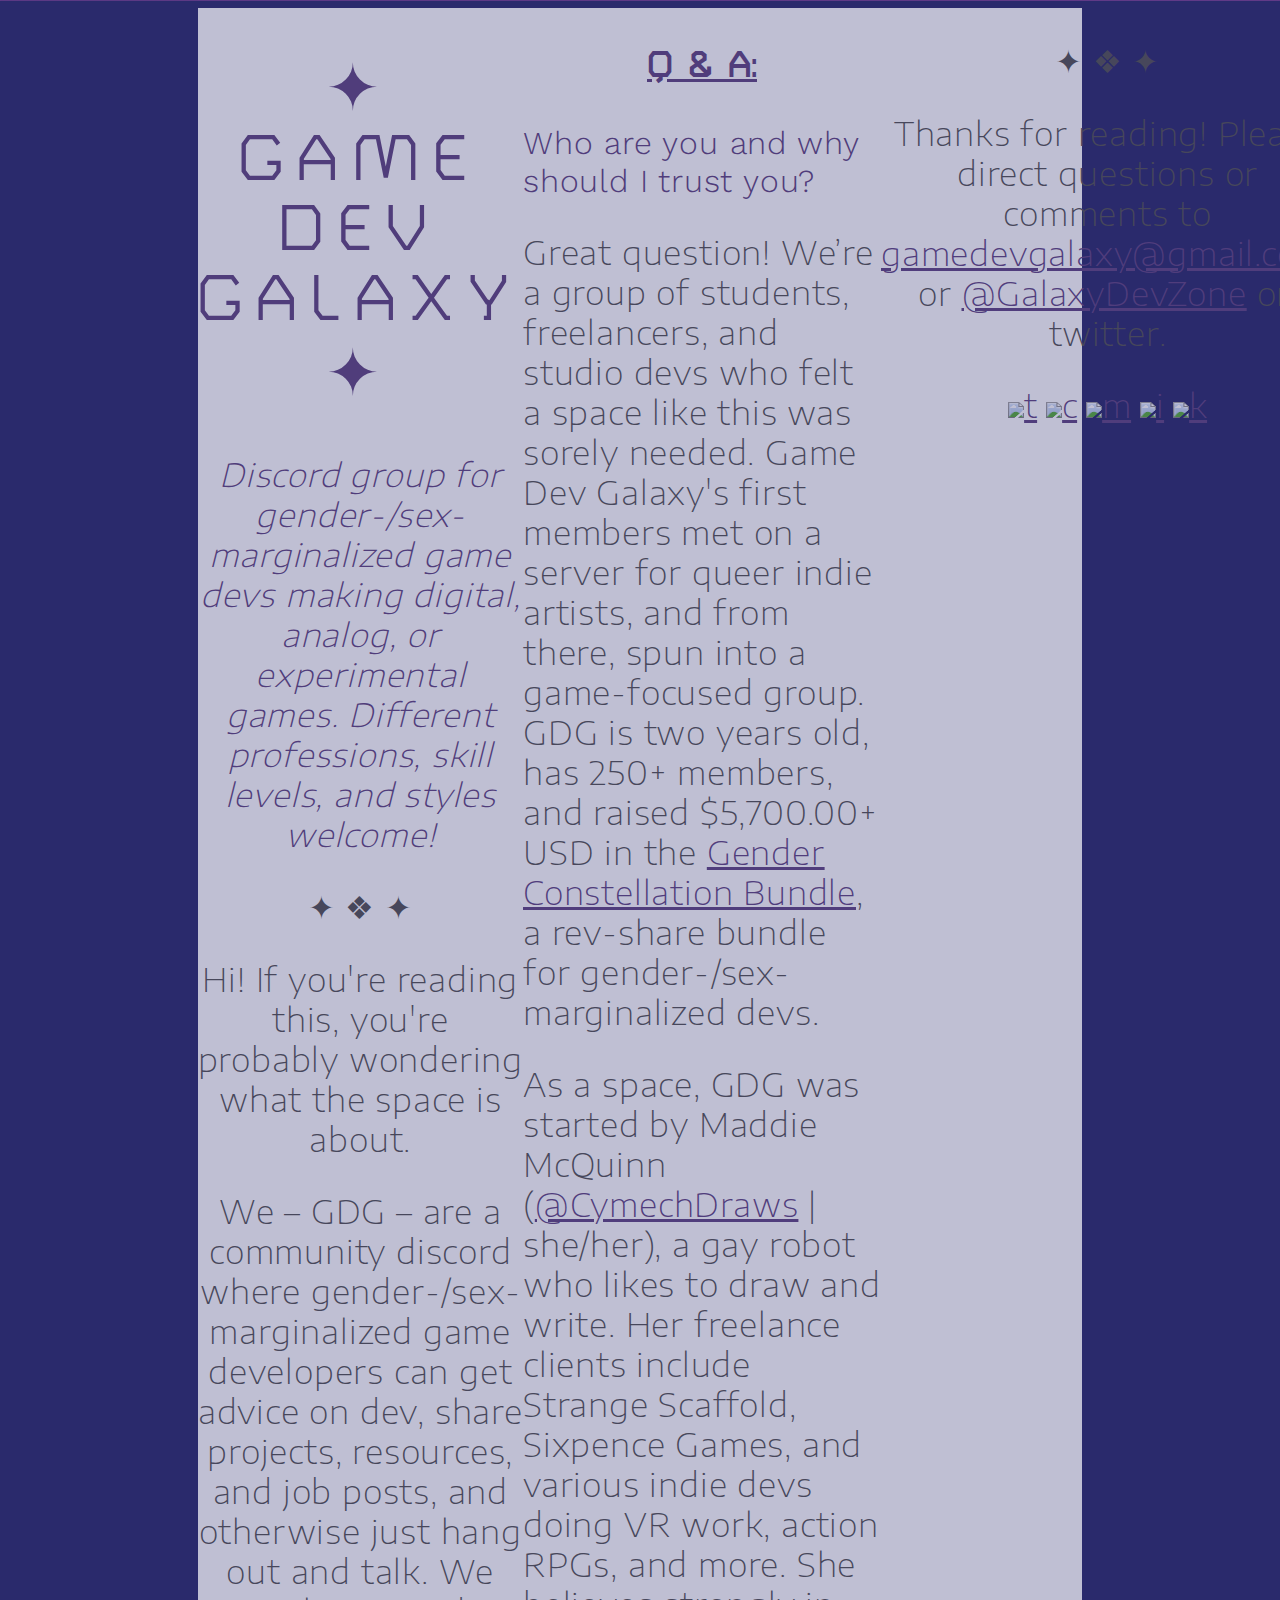
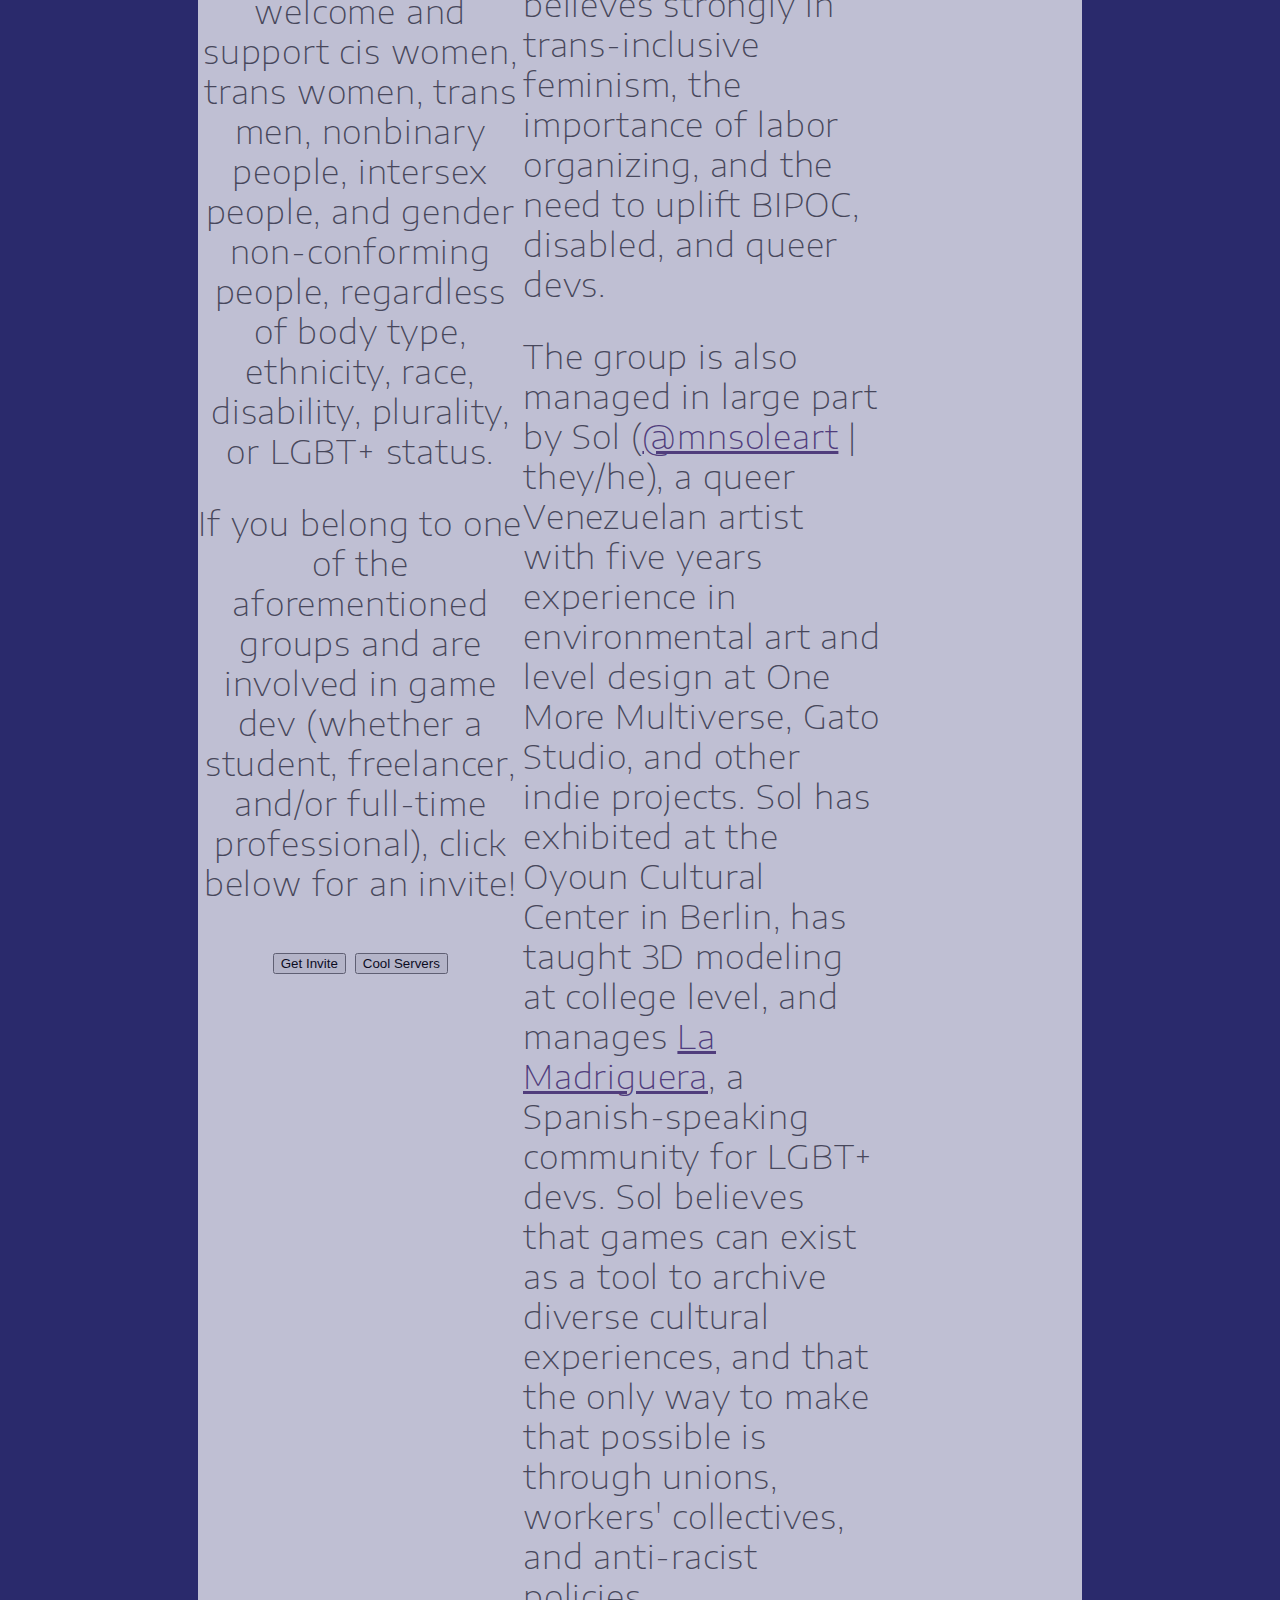
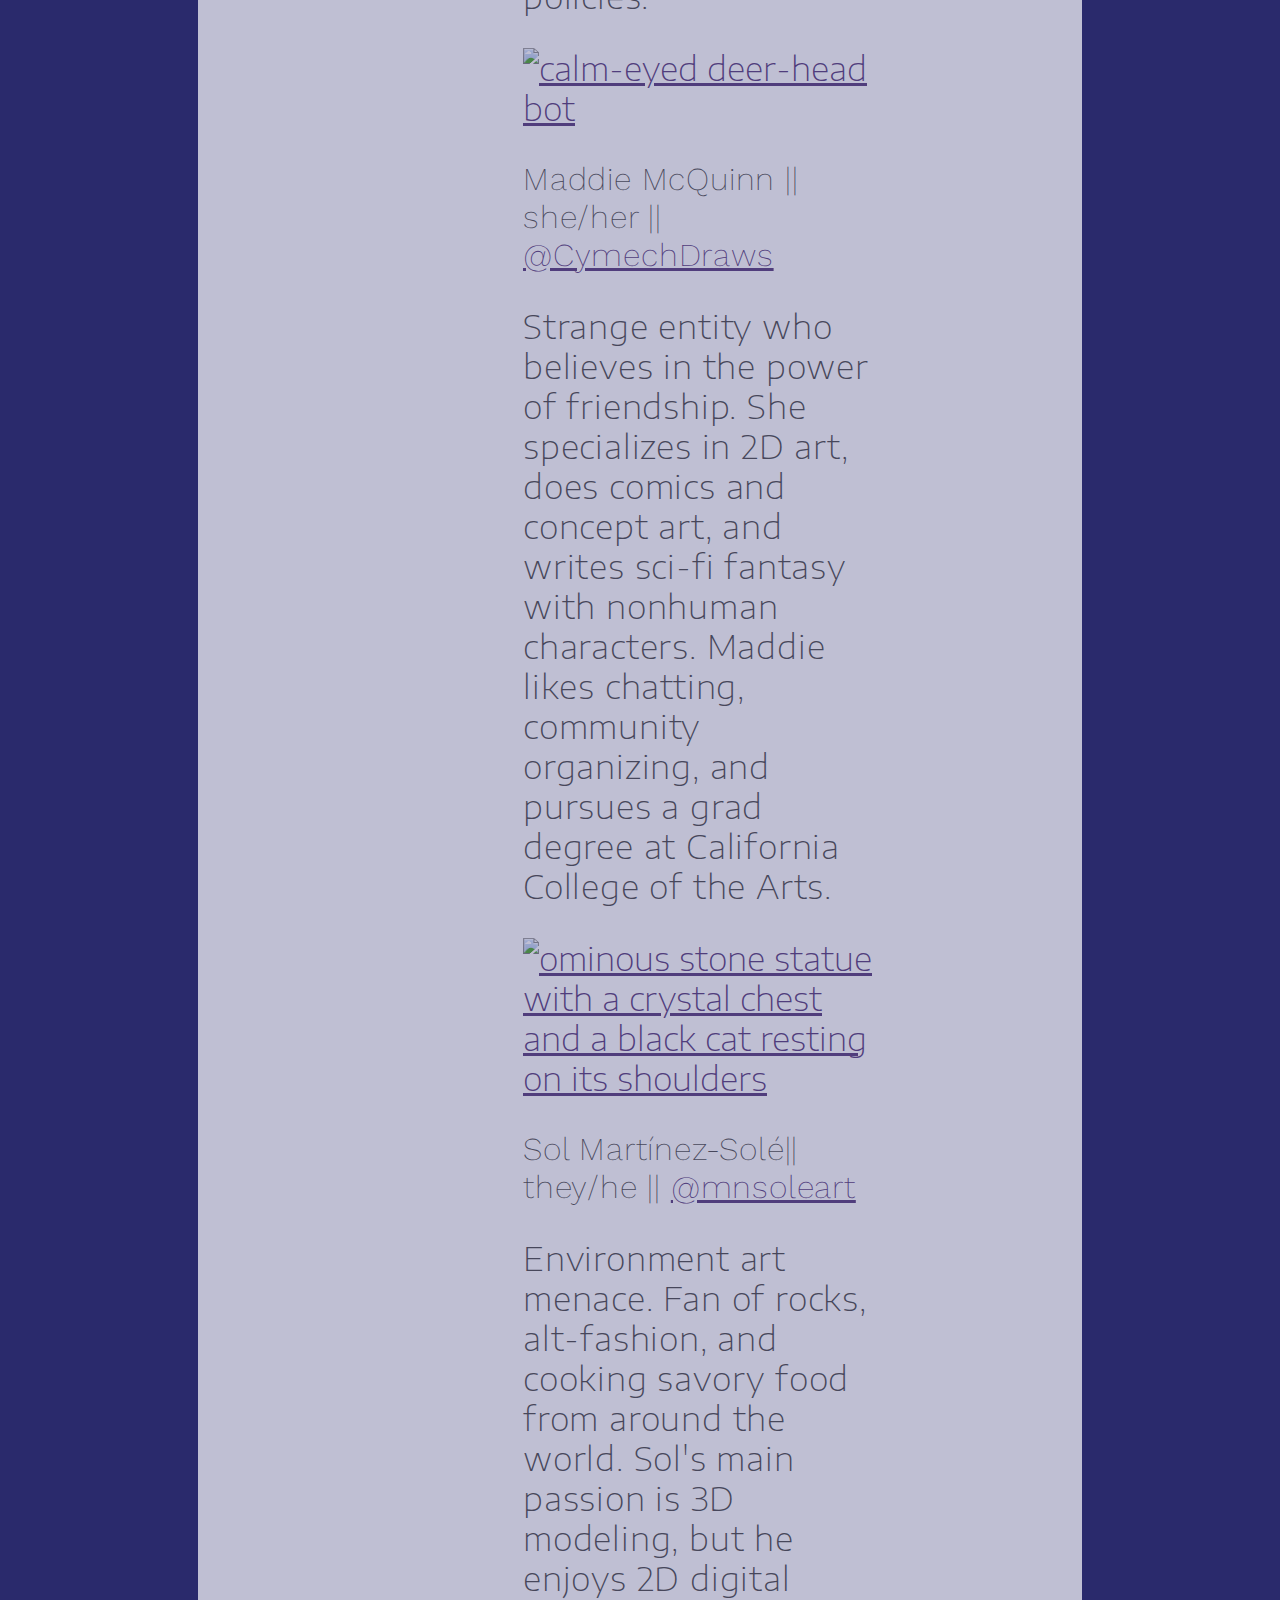
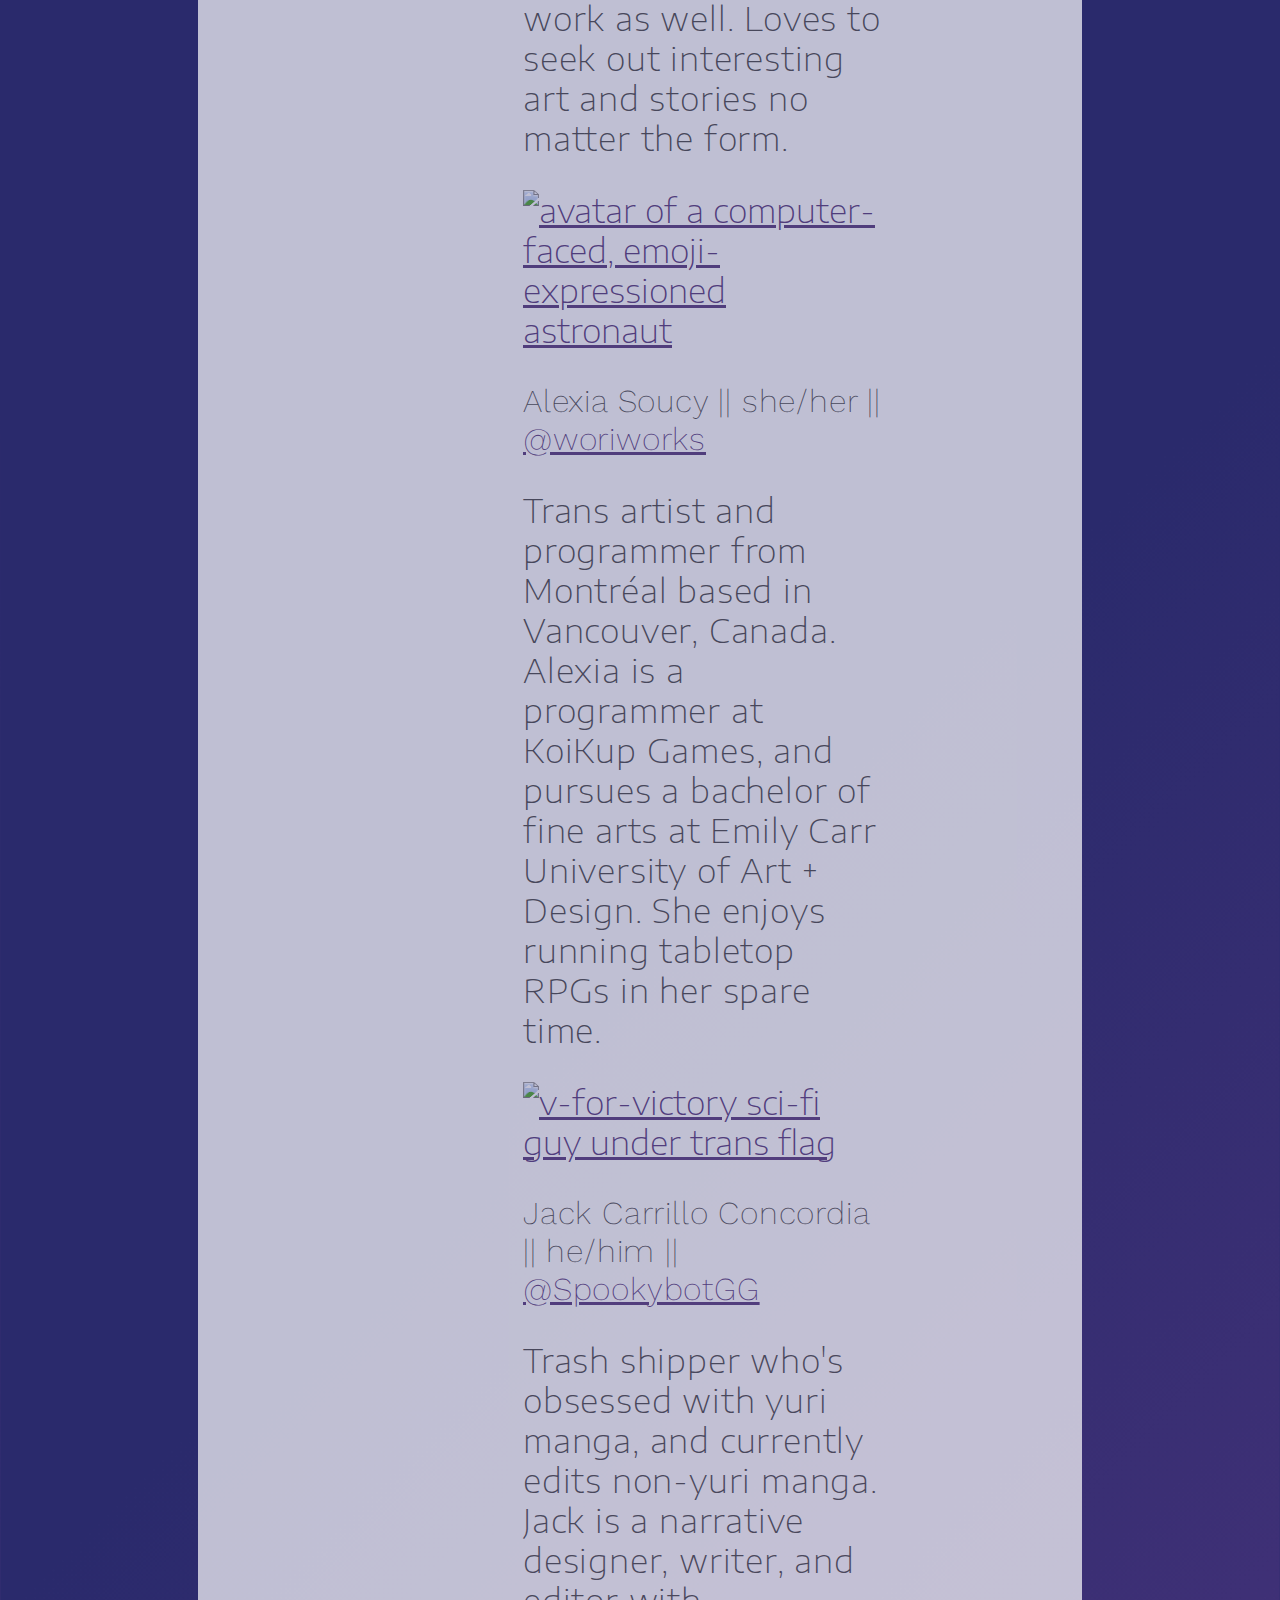
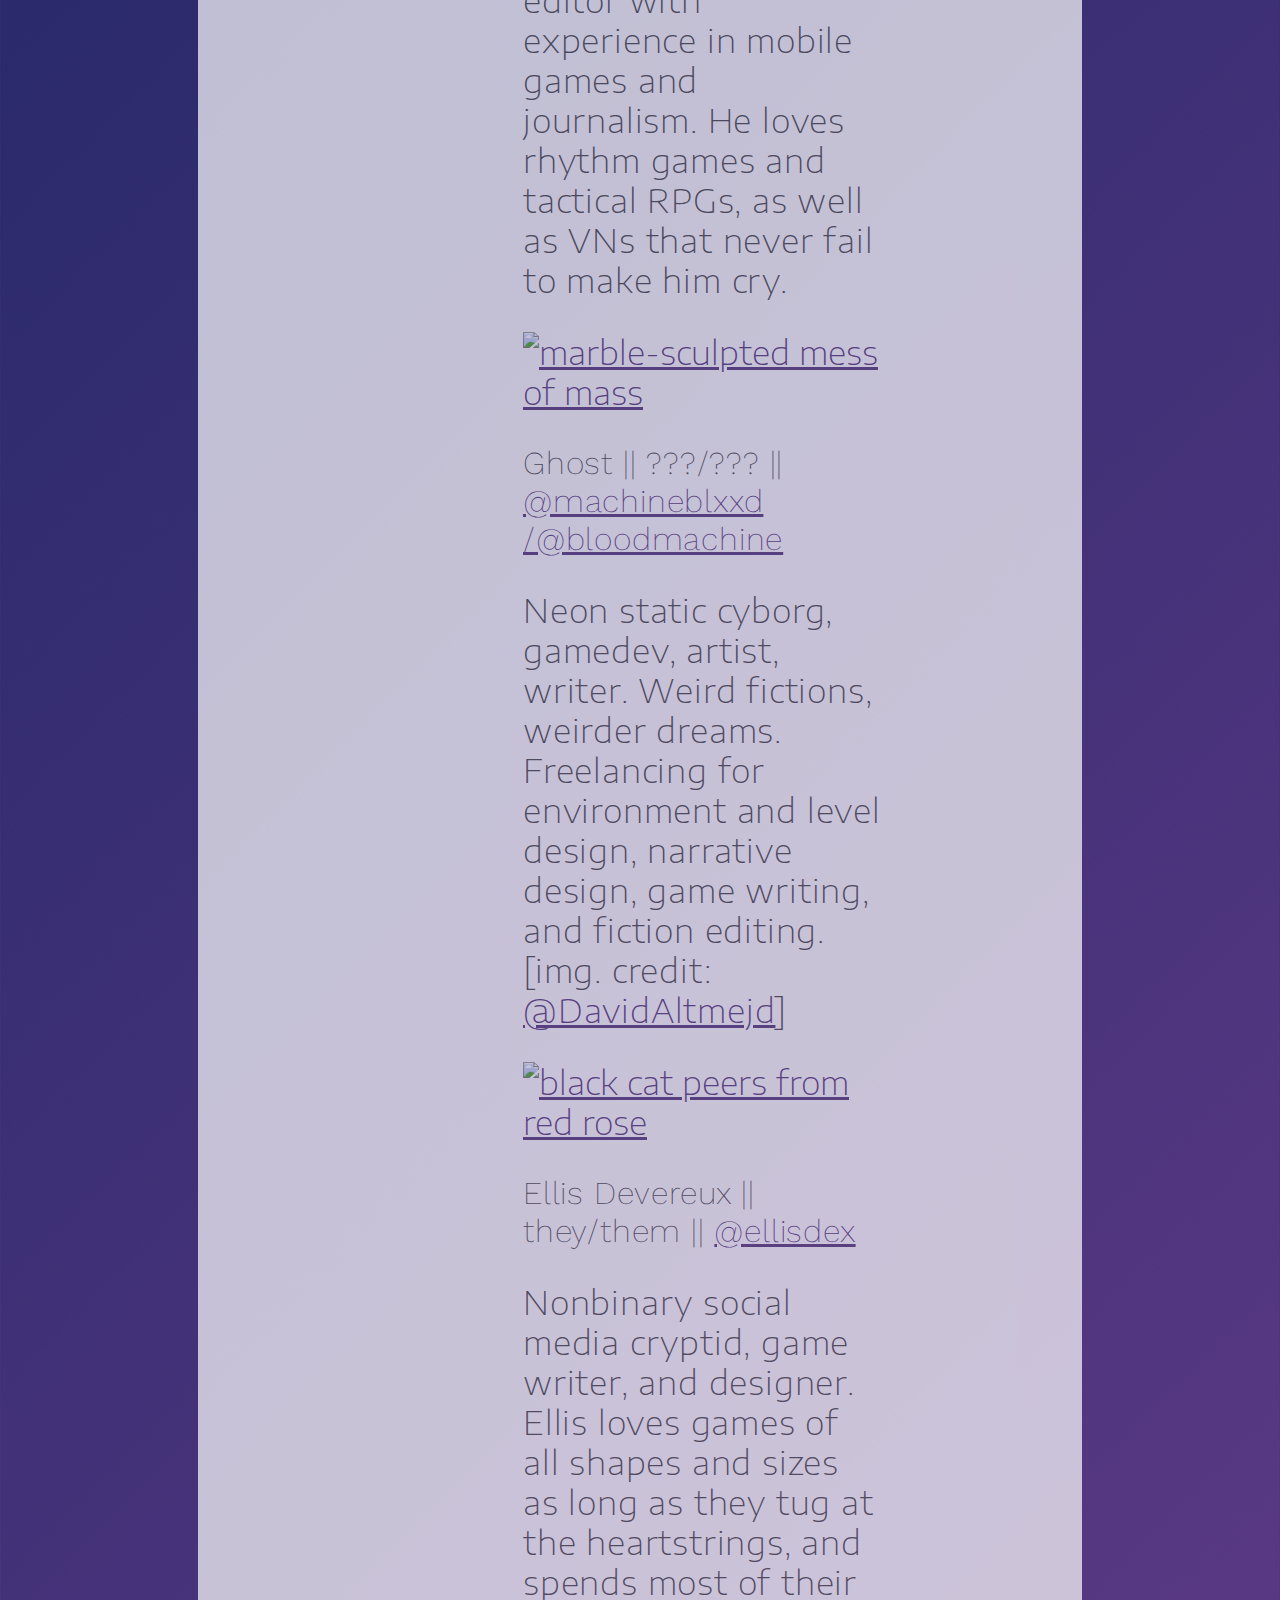
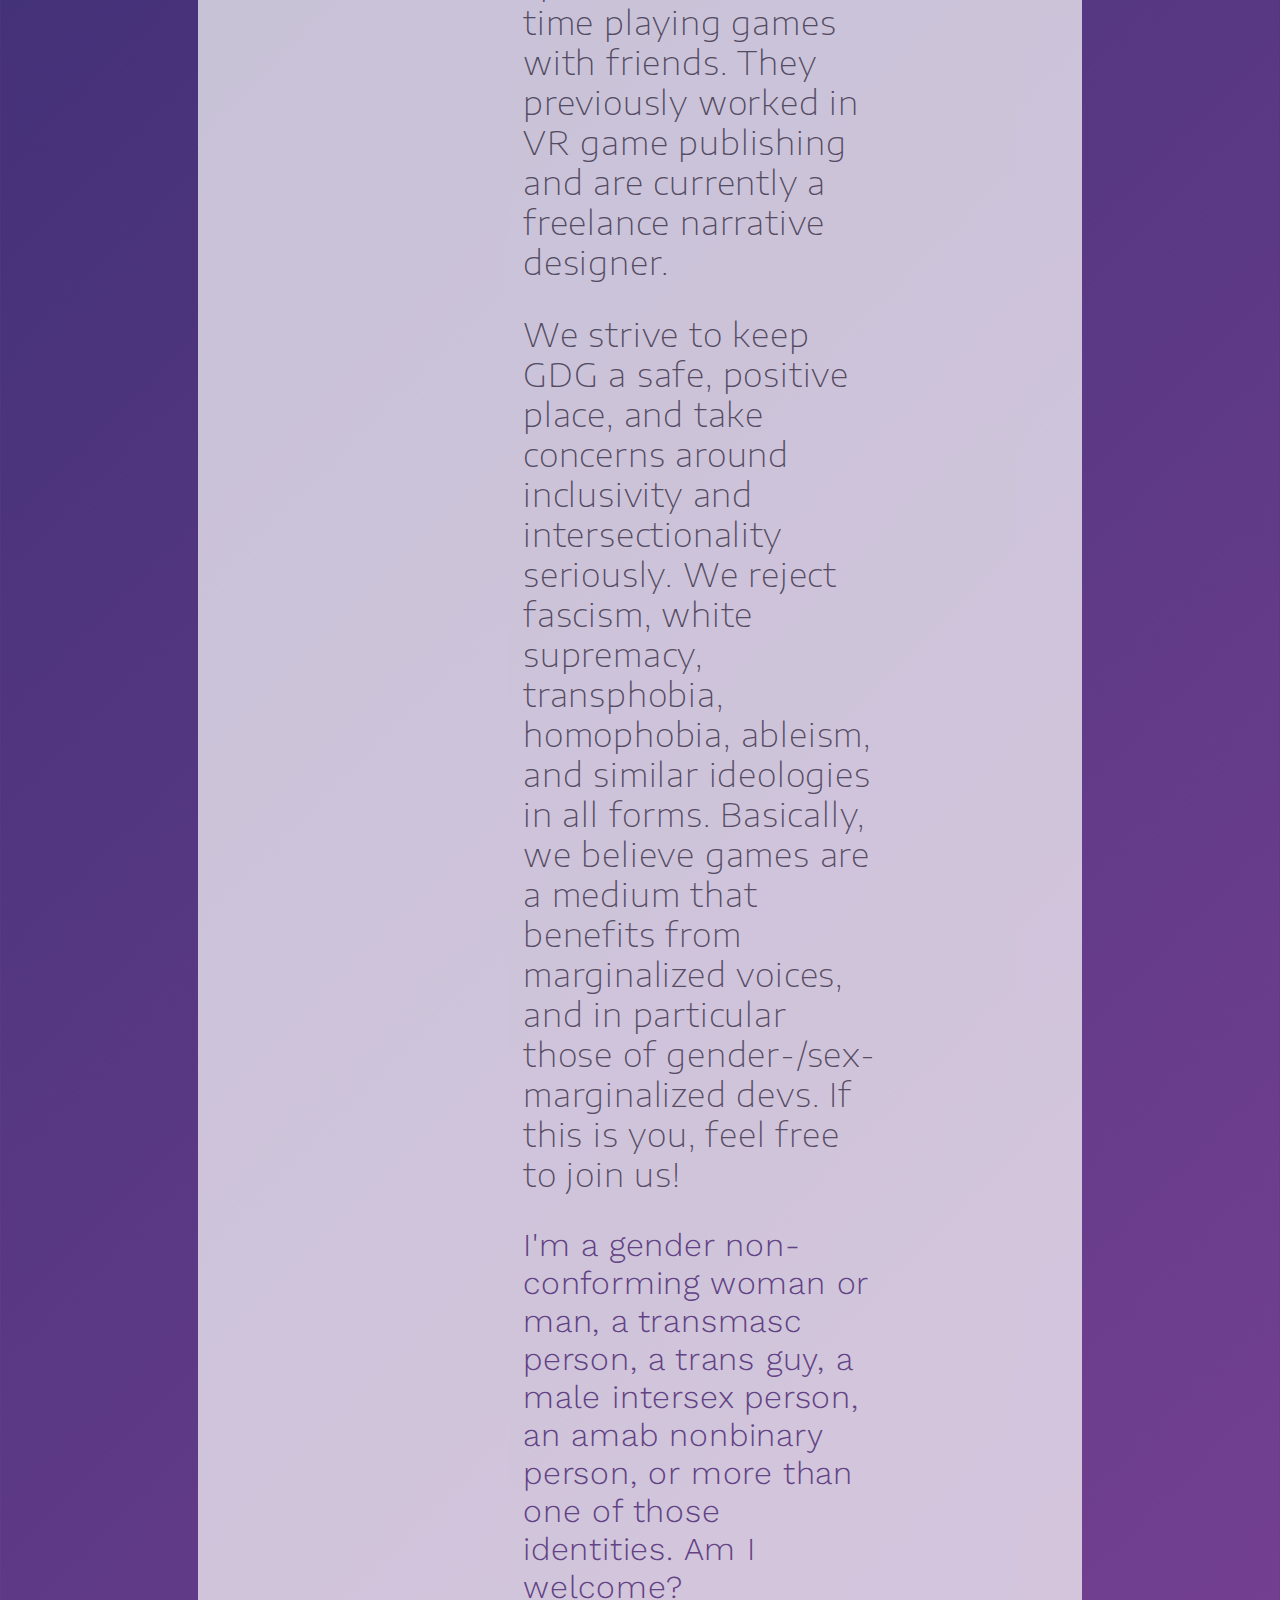
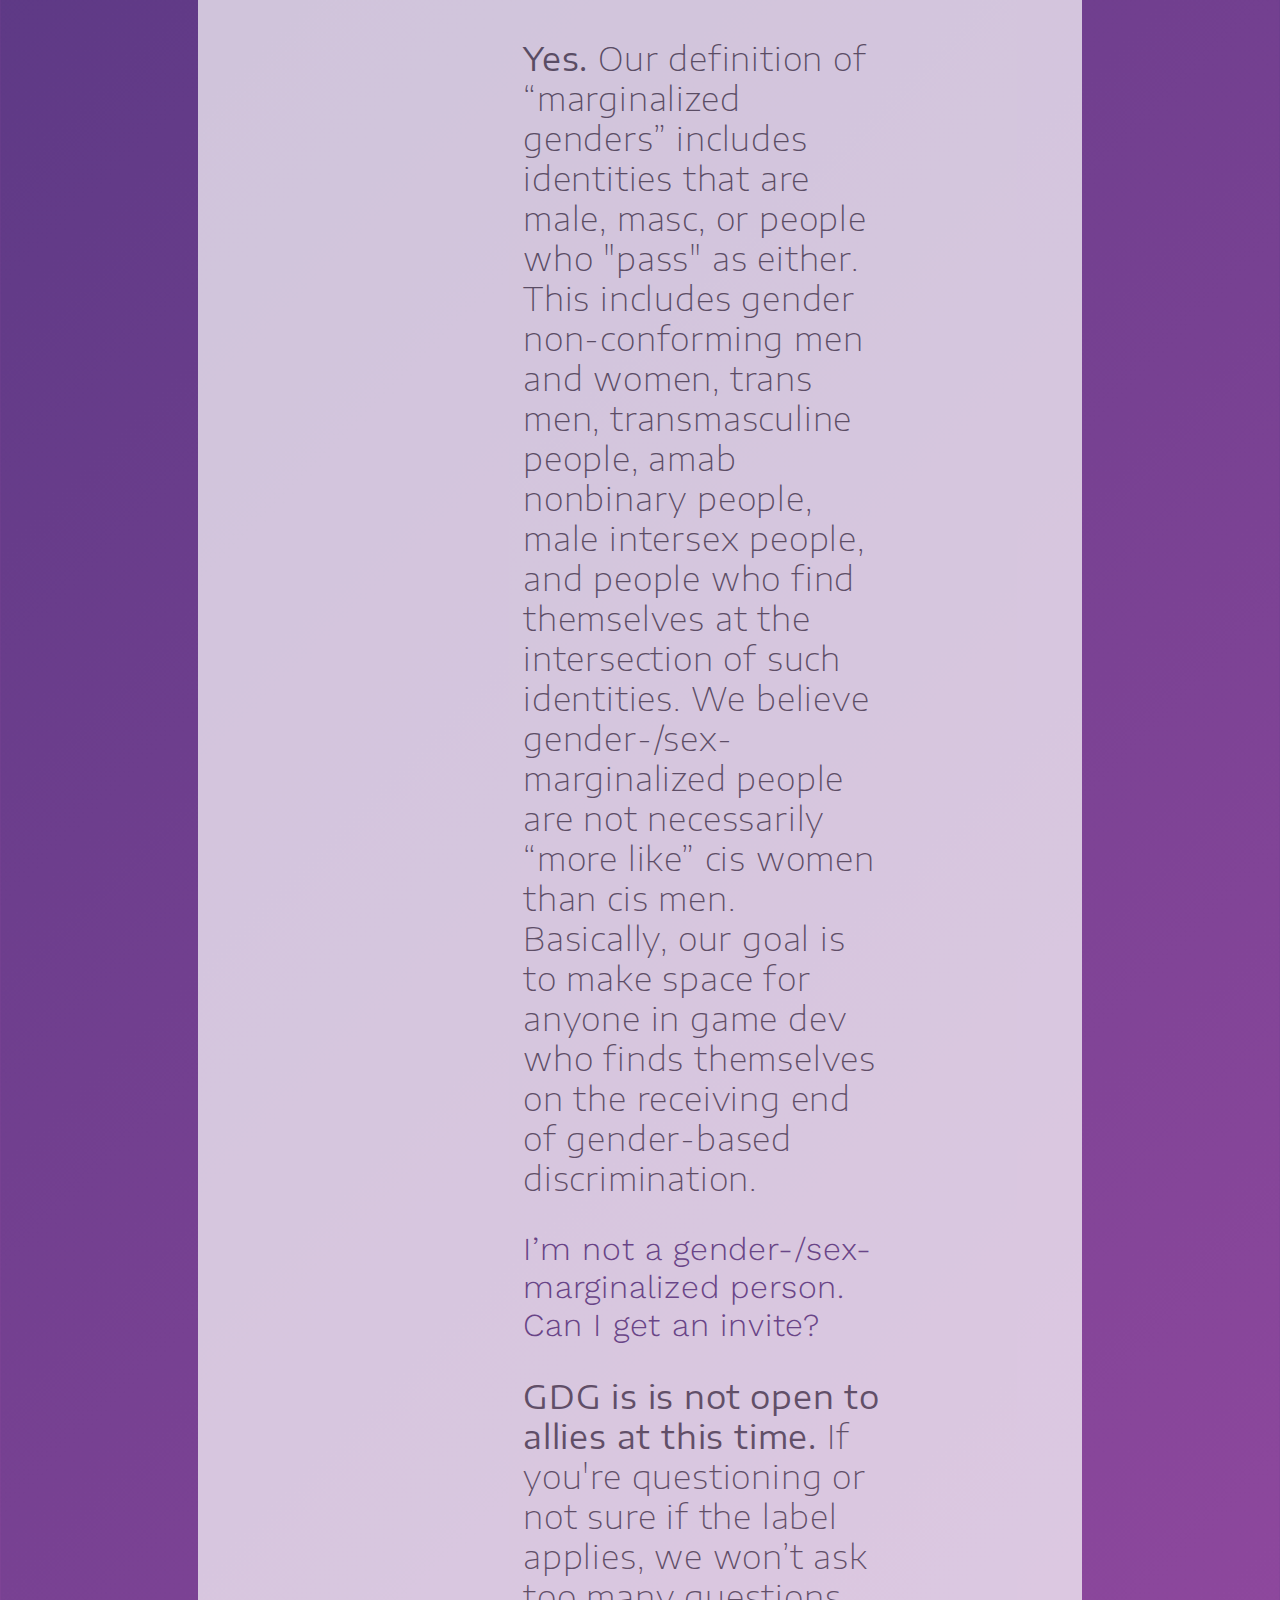
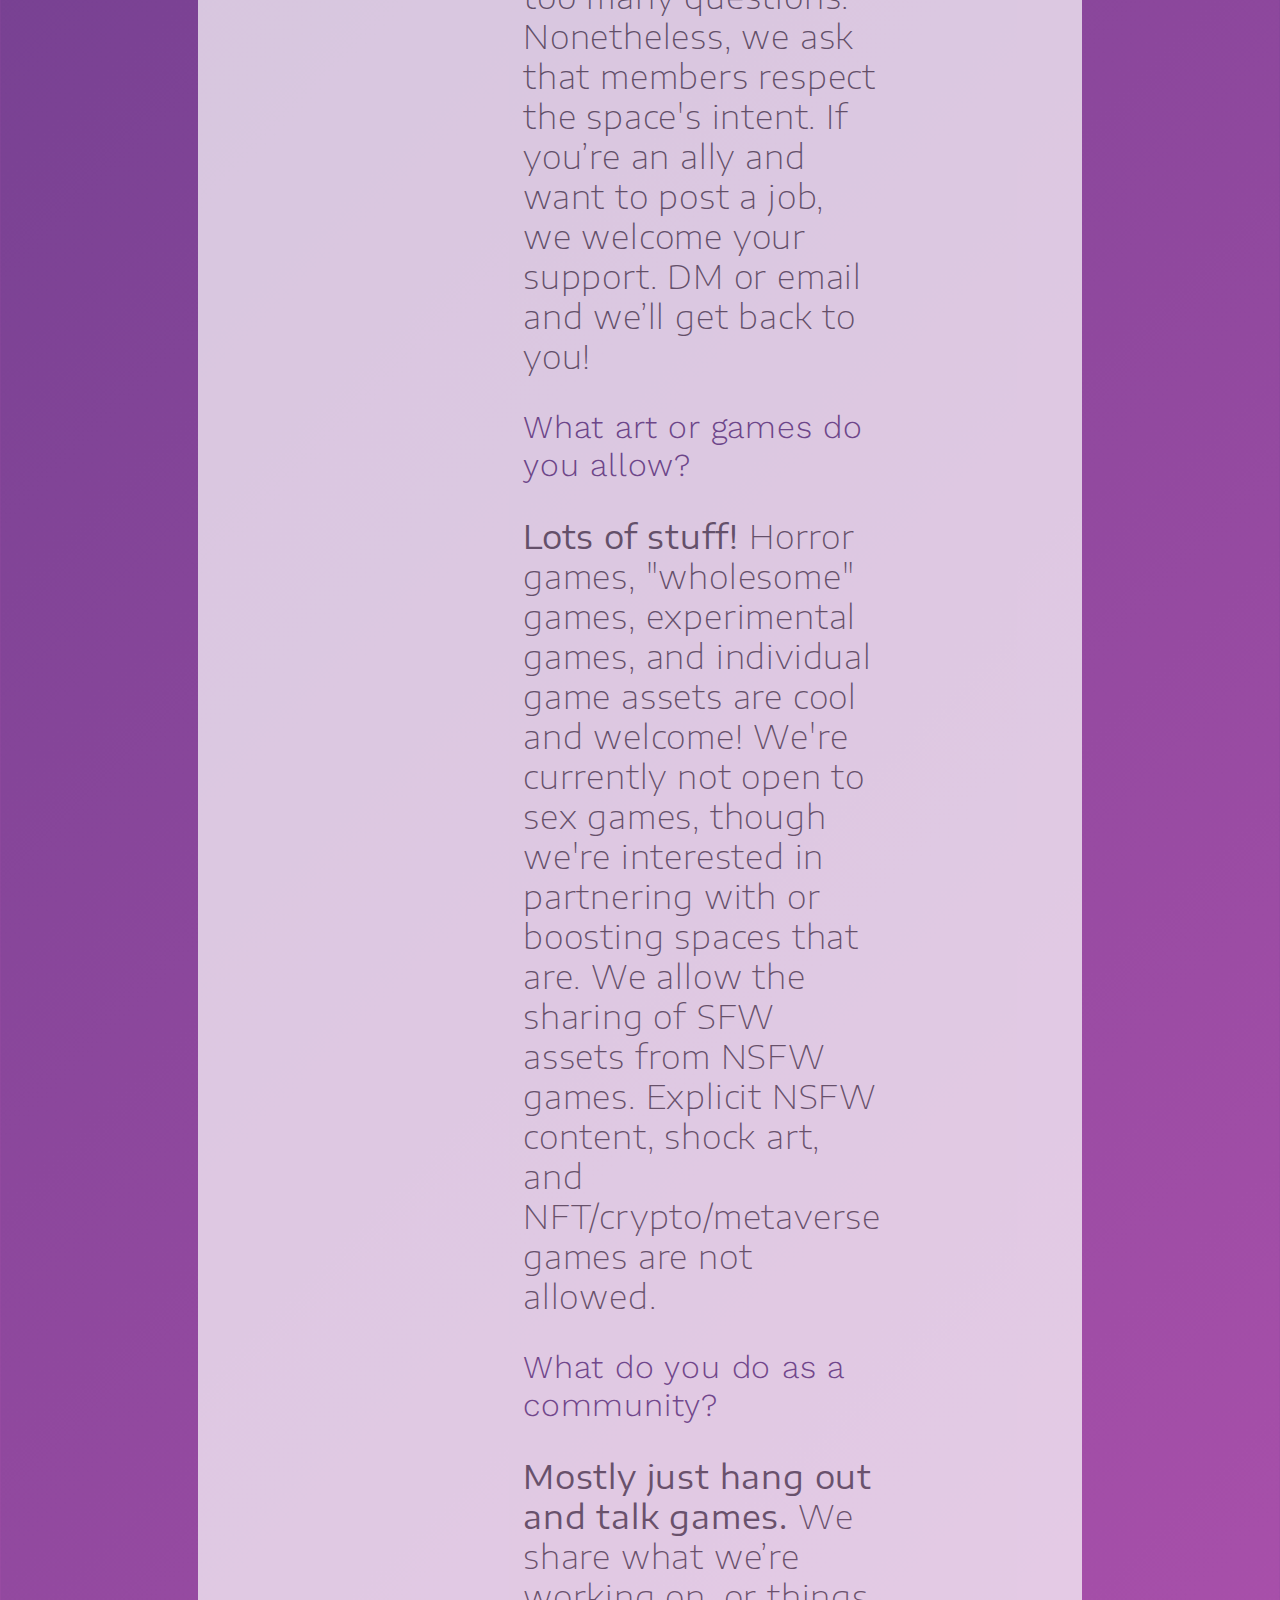
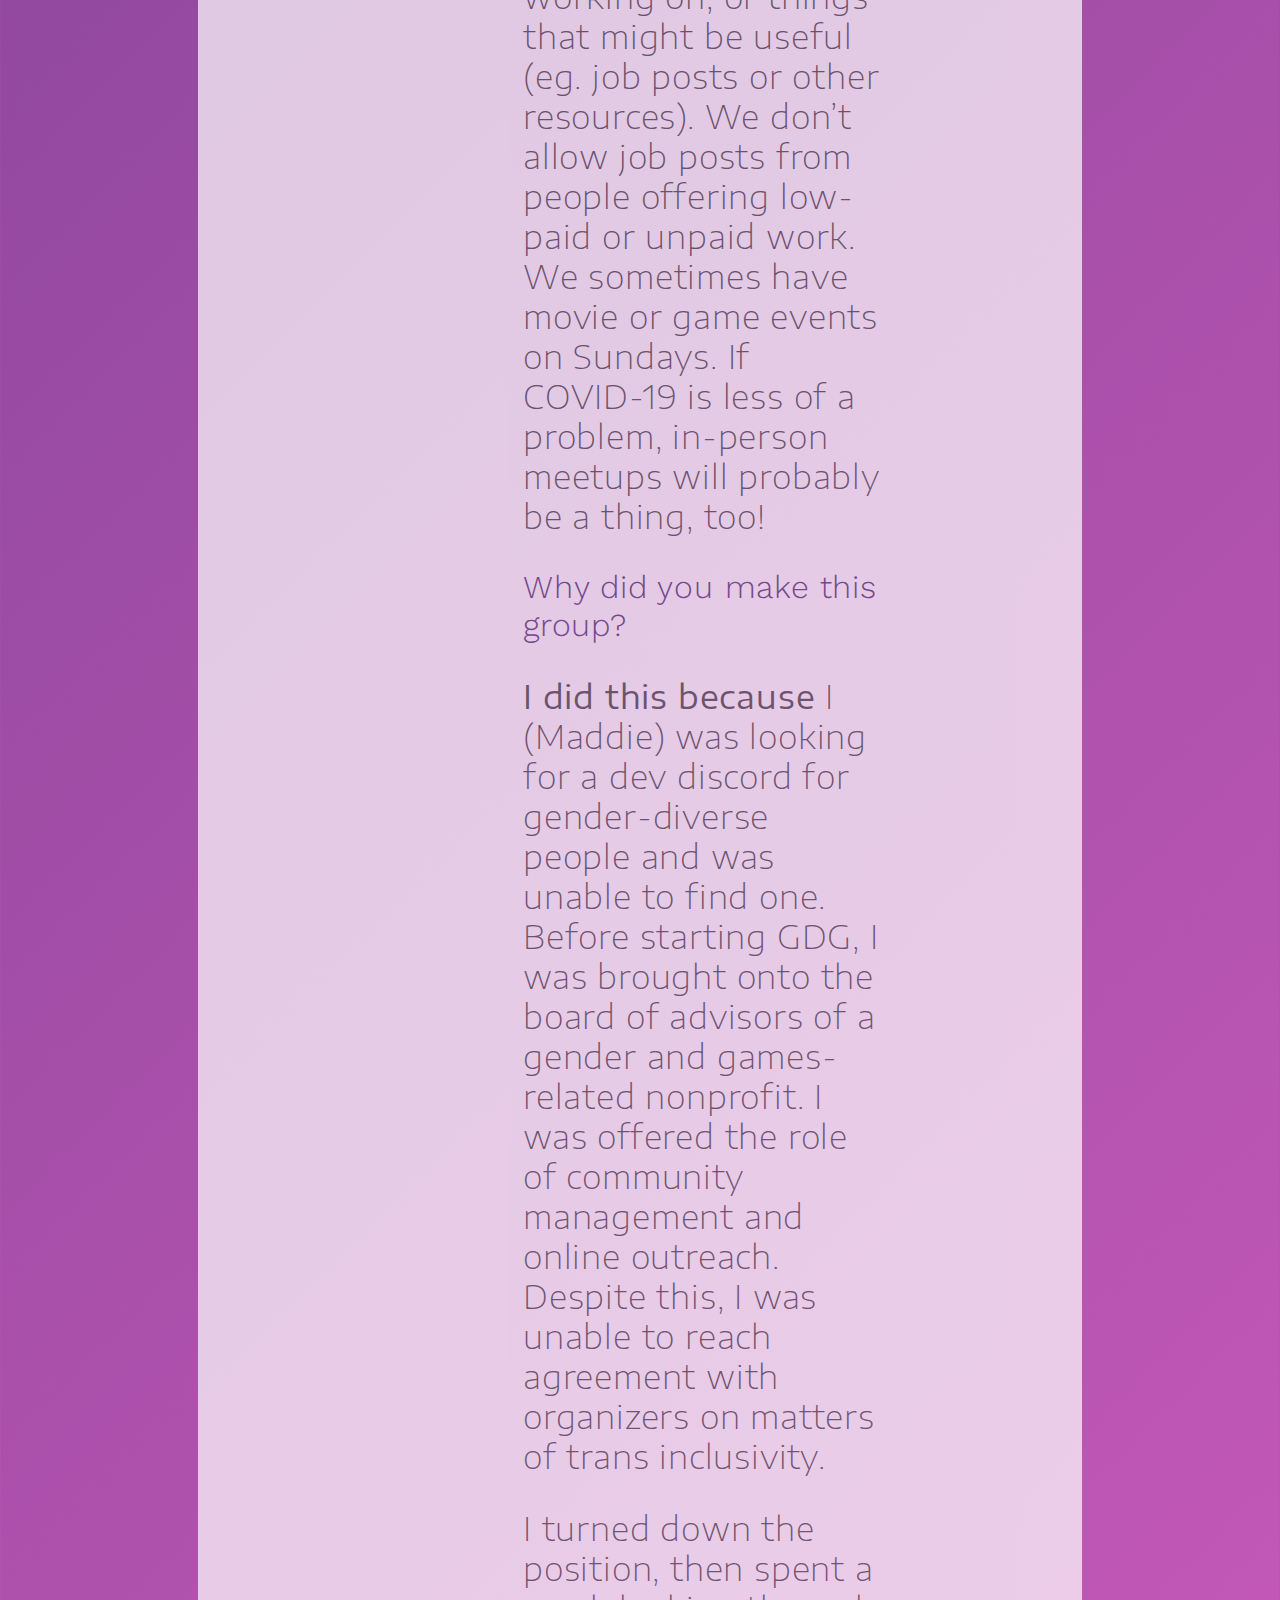
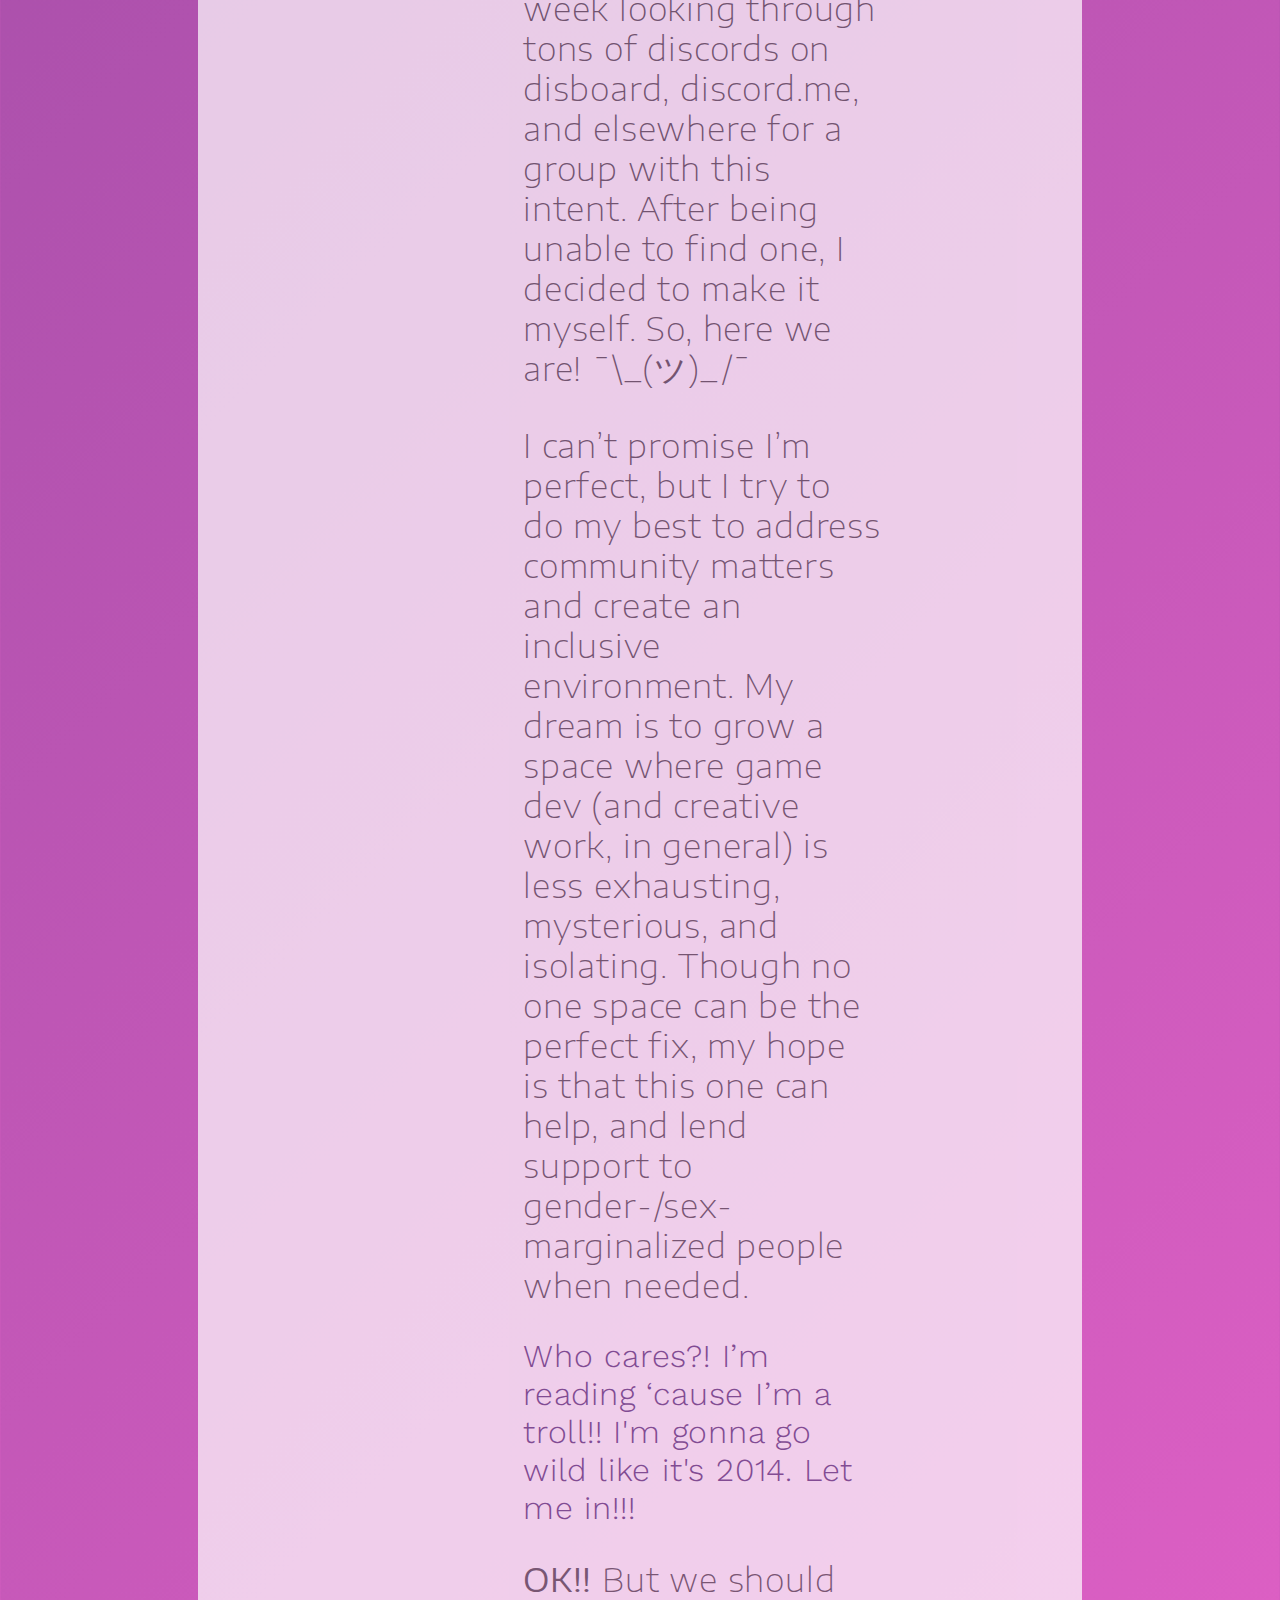
==== index.html @ 8a5feac5 "bg fix" ====
<!DOCTYPE html>
<main>
	<head>
		<link rel="stylesheet" href="stylesheet.css" />
		<meta charset="UTF-8">
		<meta name="viewport" content="width=device-width, initial-scale=1.0">
		<link rel="preconnect" href="https://fonts.googleapis.com">
		<link rel="preconnect" href="https://fonts.gstatic.com" crossorigin>
		<link href="https://fonts.googleapis.com/css2?family=Encode+Sans+Expanded:wght@200&family=Turret+Road:wght@400;500;800&family=Work+Sans:wght@300&display=swap" rel="stylesheet">
	</head>
		<title>Game Dev Galaxy</title>
</main>
<body>
	<div class="main-container">
		<header>
			<h1>✦ GAME DEV <br /> GALAXY ✦</h1>
			<p class="tagline">Discord group for gender-/sex-marginalized game devs making digital, analog, or experimental games. Different professions, skill levels, and styles welcome!</p>
			<p>✦ ❖ ✦</p>
			<p>Hi! If you're reading this, you're probably wondering what the space is about.</p>
			<p>We – GDG – are a community discord where gender-/sex-marginalized game developers can get advice on dev, share projects, resources, and job posts, and otherwise just hang out and talk. We welcome and support cis women, trans women, trans men, nonbinary people, intersex people, and gender non-conforming people, regardless of body type, ethnicity, race, disability, plurality, or LGBT+ status.</p>
			<p>If you belong to one of the aforementioned groups and are involved in game dev (whether a student, freelancer, and/or full-time professional), click below for an invite!</p>
			<div class="buttons">
				<a href="/"><button type="button">Get Invite</button></a> <a href="/"><button type="button">Cool Servers</button></a>
			</div>
		</header>
		<div class="qna">
			<h3>Q & A:</h3>
			<p class="q">Who are you and why should I trust you?</p>
			<p>Great question! We’re a group of students, freelancers, and studio devs who felt a space like this was sorely needed. Game Dev Galaxy's first members met on a server for queer indie artists, and from there, spun into a game-focused group. GDG is two years old, has 250+ members, and raised $5,700.00+ USD in the <a href="https://itch.io/b/1274/-gender-constellation-bundle-">Gender Constellation Bundle</a>, a rev-share bundle for gender-/sex-marginalized devs.</p>
			<p>As a space, GDG was started by Maddie McQuinn (<a href="https://twitter.com/CymechDraws">@CymechDraws</a> | she/her), a gay robot who likes to draw and write. Her freelance clients include Strange Scaffold, Sixpence Games, and various indie devs doing VR work, action RPGs, and more. She believes strongly in trans-inclusive feminism, the importance of labor organizing, and the need to uplift BIPOC, disabled, and queer devs.</p>
			<p>The group is also managed in large part by Sol (<a href="https://twitter.com/mnsoleart">@mnsoleart</a> | they/he), a queer Venezuelan artist with five years experience in environmental art and level design at One More Multiverse, Gato Studio, and other indie projects. Sol has exhibited at the Oyoun Cultural Center in Berlin, has taught 3D modeling at college level, and manages <a href="https://mobile.twitter.com/Madriguera_lgbt">La Madriguera</a>, a Spanish-speaking community for LGBT+ devs. Sol believes that games can exist as a tool to archive diverse cultural experiences, and that the only way to make that possible is through unions, workers' collectives, and anti-racist policies. </p>
			<p></p>

			<div class="admins"> <!-- container for flexbox -->
				<div class="flex-container" id="maddie"> <!-- main flexbox container for member -->
					<div class="portrait"> <!-- 25% width -->
						<a href="https://twitter.com/CymechDraws">
							<img src="/" alt="calm-eyed deer-head bot">
						</a>
					</div>
					<div class="bio">
						<p class="data">Maddie McQuinn || she/her || <a href="https://twitter.com/CymechDraws">@CymechDraws</a></p>
						<p>Strange entity who believes in the power of friendship. She specializes in 2D art, does comics and concept art, and writes sci-fi fantasy with nonhuman characters. Maddie likes chatting, community organizing, and pursues a grad degree at California College of the Arts.</p>
					</div> <!-- 75% width -->
				</div>
				<div class=container id="sol">
					<div class="portrait">
						<a href="https://twitter.com/mnsoleart">
							<img src="/" alt="ominous stone statue with a crystal chest and a black cat resting on its shoulders"></a>
					</div>
					<div class="bio">
						<p class="data">Sol Martínez-Solé|| they/he || <a href="https://twitter.com/mnsoleart">@mnsoleart</a></p>
						<p>Environment art menace. Fan of rocks, alt-fashion, and cooking savory food from around the world. Sol's main passion is 3D modeling, but he enjoys 2D digital work as well. Loves to seek out interesting art and stories no matter the form.</p>
					</div>
				</div>
				<div class=container id="alexia">
					<div class="portrait">
						<a href="https://twitter.com/woriworks">
							<img src="/" alt="avatar of a computer-faced, emoji-expressioned astronaut">
						</a>
					</div>
					<div class="bio">
						<p class="data">Alexia Soucy || she/her || <a href="https://twitter.com/woriworks">@woriworks</a></p>
						<p>Trans artist and programmer from Montréal based in Vancouver, Canada. Alexia is a programmer at KoiKup Games, and pursues a bachelor of fine arts at Emily Carr University of Art + Design. She enjoys running tabletop RPGs in her spare time.</p>
					</div>
				</div>
				<div class=container id="jack">
					<div class="portrait">
						<a href="https://twitter.com/SpookybotGG">
							<img src="/" alt="v-for-victory sci-fi guy under trans flag">
						</a>
					</div>
					<div class="bio">
						<p class="data">Jack Carrillo Concordia || he/him || <a href="https://twitter.com/SpookybotGG">@SpookybotGG</a></p>
						<p>Trash shipper who's obsessed with yuri manga, and currently edits non-yuri manga. Jack is a narrative designer, writer, and editor with experience in mobile games and journalism. He loves rhythm games and tactical RPGs, as well as VNs that never fail to make him cry.</p>
					</div>
				</div>
				<div class=container id="ghost">
					<div class="portrait">
						<a href="https://twitter.com/machineblxxd">
							<img src="/" alt="marble-sculpted mess of mass">
						</a>
					</div>
					<div class="bio">
						<p class="data">Ghost || ???/??? || <a href="https://twitter.com/machineblxxd">@machineblxxd</a> <a href="https://twitter.com/bloodmachine">/@bloodmachine</a></p>
						<p>Neon static cyborg, gamedev, artist, writer. Weird fictions, weirder dreams. Freelancing for environment and level design, narrative design, game writing, and fiction editing.  [img. credit: <a href="https://twitter.com/DavidAltmejd">@DavidAltmejd</a>]</p>
					</div>
				</div>
				<div class=container id="ellis">
					<div class="portrait">
						<a href="https://twitter.com/ellisdex">
							<img src="/" alt="black cat peers from red rose">
						</a>
					</div>
					<div class="bio">
						<p class="data">Ellis Devereux || they/them || <a href="https://twitter.com/ellisdex">@ellisdex</a></p>
						<p>Nonbinary social media cryptid, game writer, and designer. Ellis loves games of all shapes and sizes as long as they tug at the heartstrings, and spends most of their time playing games with friends. They previously worked in VR game publishing and are currently a freelance narrative designer.</p>
					</div>
				</div>

			</div>
			<p>We strive to keep GDG a safe, positive place, and take concerns around inclusivity and intersectionality seriously. We reject fascism, white supremacy, transphobia, homophobia, ableism, and similar ideologies in all forms. Basically, we believe games are a medium that benefits from marginalized voices, and in particular those of gender-/sex-marginalized devs. If this is you, feel free to join us!</p>
			<p class="q">I'm a gender non-conforming woman or man, a transmasc person, a trans guy, a male intersex person, an amab nonbinary person, or more than one of those identities. Am I welcome?</p>
			<p><b>Yes.</b> Our definition of “marginalized genders” includes identities that are male, masc, or people who "pass" as either. This includes gender non-conforming men and women, trans men, transmasculine people, amab nonbinary people, male intersex people, and people who find themselves at the intersection of such identities. We believe gender-/sex-marginalized people are not necessarily “more like” cis women than cis men. Basically, our goal is to make space for anyone in game dev who finds themselves on the receiving end of gender-based discrimination.</p>
			<p class="q">I’m not a gender-/sex-marginalized person. Can I get an invite?</p>
			<p><b>GDG is is not open to allies at this time.</b> If you're questioning or not sure if the label applies, we won’t ask too many questions. Nonetheless, we ask that members respect the space's intent. If you’re an ally and want to post a job, we welcome your support. DM or email and we’ll get back to you!</p>
			<p class="q">What art or games do you allow?</p>
			<p><b>Lots of stuff!</b> Horror games, "wholesome" games, experimental games, and individual game assets are cool and welcome! We're currently not open to sex games, though we're interested in partnering with or boosting spaces that are. We allow the sharing of SFW assets from NSFW games. Explicit NSFW content, shock art, and NFT/crypto/metaverse games are not allowed.</p>
			<p class="q">What do you do as a community?</p>
			<p><b>Mostly just hang out and talk games.</b> We share what we’re working on, or things that might be useful (eg. job posts or other resources). We don’t allow job posts from people offering low-paid or unpaid work. We sometimes have movie or game events on Sundays. If COVID-19 is less of a problem, in-person meetups will probably be a thing, too!</p>
			<p class="q">Why did you make this group?</p>
			<p><b>I did this because</b> I (Maddie) was looking for a dev discord for gender-diverse people and was unable to find one. Before starting GDG, I was brought onto the board of advisors of a gender and games-related nonprofit. I was offered the role of community management and online outreach. Despite this, I was unable to reach agreement with organizers on matters of trans inclusivity.</p>
			<p>I turned down the position, then spent a week looking through tons of discords on disboard, discord.me, and elsewhere for a group with this intent. After being unable to find one, I decided to make it myself. So, here we are! ¯\_(ツ)_/¯</p>
			<p>I can’t promise I’m perfect, but I try to do my best to address community matters and create an inclusive environment. My dream is to grow a space where game dev (and creative work, in general) is less exhausting, mysterious, and isolating. Though no one space can be the perfect fix, my hope is that this one can help, and lend support to gender-/sex-marginalized people when needed.</p>
			<p class="q">Who cares?! I’m reading ‘cause I’m a troll!! I'm gonna go wild like it's 2014. Let me in!!!</p>
			<p><b>OK!!</b> But we should warn you that when you arrive, you can’t generate invites. They're once-per-person. There’s also pretty much always a mod online, mostly because we have bad sleep schedules. But sure! Try us – we could always use a laugh.</p>
			<p class="q">This seems like a lot of work. How can I help support you?</p>
			<p><b>We appreciate tips!</b> 100% of donations go towards boosting the server and/or cost of hosting this page. No funds gathered through Ko-fi are used for personal purposes.</p>
		</div>
		<footer>
			<p>✦ ❖ ✦</p>
			<p>Thanks for reading! Please direct questions or comments to <a href="mailto:gamedevgalaxy@gmail.com">gamedevgalaxy@gmail.com</a>, or <a href="https://mobile.twitter.com/GalaxyDevZone">@GalaxyDevZone</a> on twitter.</p>
			<div class="socials">
				<a href="https://twitter.com/GalaxyDevZone"><img src="/">t</a> 
				<a href="https://cohost.org/GalaxyDevZone"><img src="/">c</a> 
				<a href="mailto:gamedevgalaxy@gmail.com"><img src="/">m</a> 
				<a href="https://gamedevgalaxy.itch.io/"><img src="/">i</a> 
				<a href="https://ko-fi.com/gamedevgalaxy"><img src="/">k</a></div>
		</footer>
	</div>
</body>
---- stylesheet.css ----
body {
	background: rgb(42,42,108);
	background: linear-gradient(135deg, rgba(42,42,108,1) 35%, rgba(237,100,204,1) 100%);
	font-family: 'Encode Sans Expanded', sans-serif;
	font-weight:200;
	font-size:2em;
	color:#545454;
}

.main-container {
	display:flex;
	background-color:white;
	opacity:0.7;
	margin: auto;
	max-width: 70%;
}


.tagline{
	color:#614682;
	font-style:italic;
}

.data {
	font-family: 'Work Sans', sans-serif;
}

/*.flex-container {

}

.container {

}

.portrait {

}

.bio {

}*/

.q {
	color:#614682;
	font-family: 'Work Sans', sans-serif;
	font-weight:300;
}
header {
	text-align:center;
}

footer {
	text-align:center;
}


h1 {
	color:#614682;
	letter-spacing:0.9rem;
	font-weight:500;
	font-family: 'Turret Road', cursive;
}

h3 {
	color:#614682;
	text-align:center;
	text-decoration:underline;
	font-weight:800;
	font-family: 'Turret Road', cursive;
}
p {
	letter-spacing:0.05rem;
}

a {
	-webkit-transition: color 1s;
	transition: color 2s;
	color:#614684;
	text-decoration:underline;

}

a:hover {
	color:red;
}
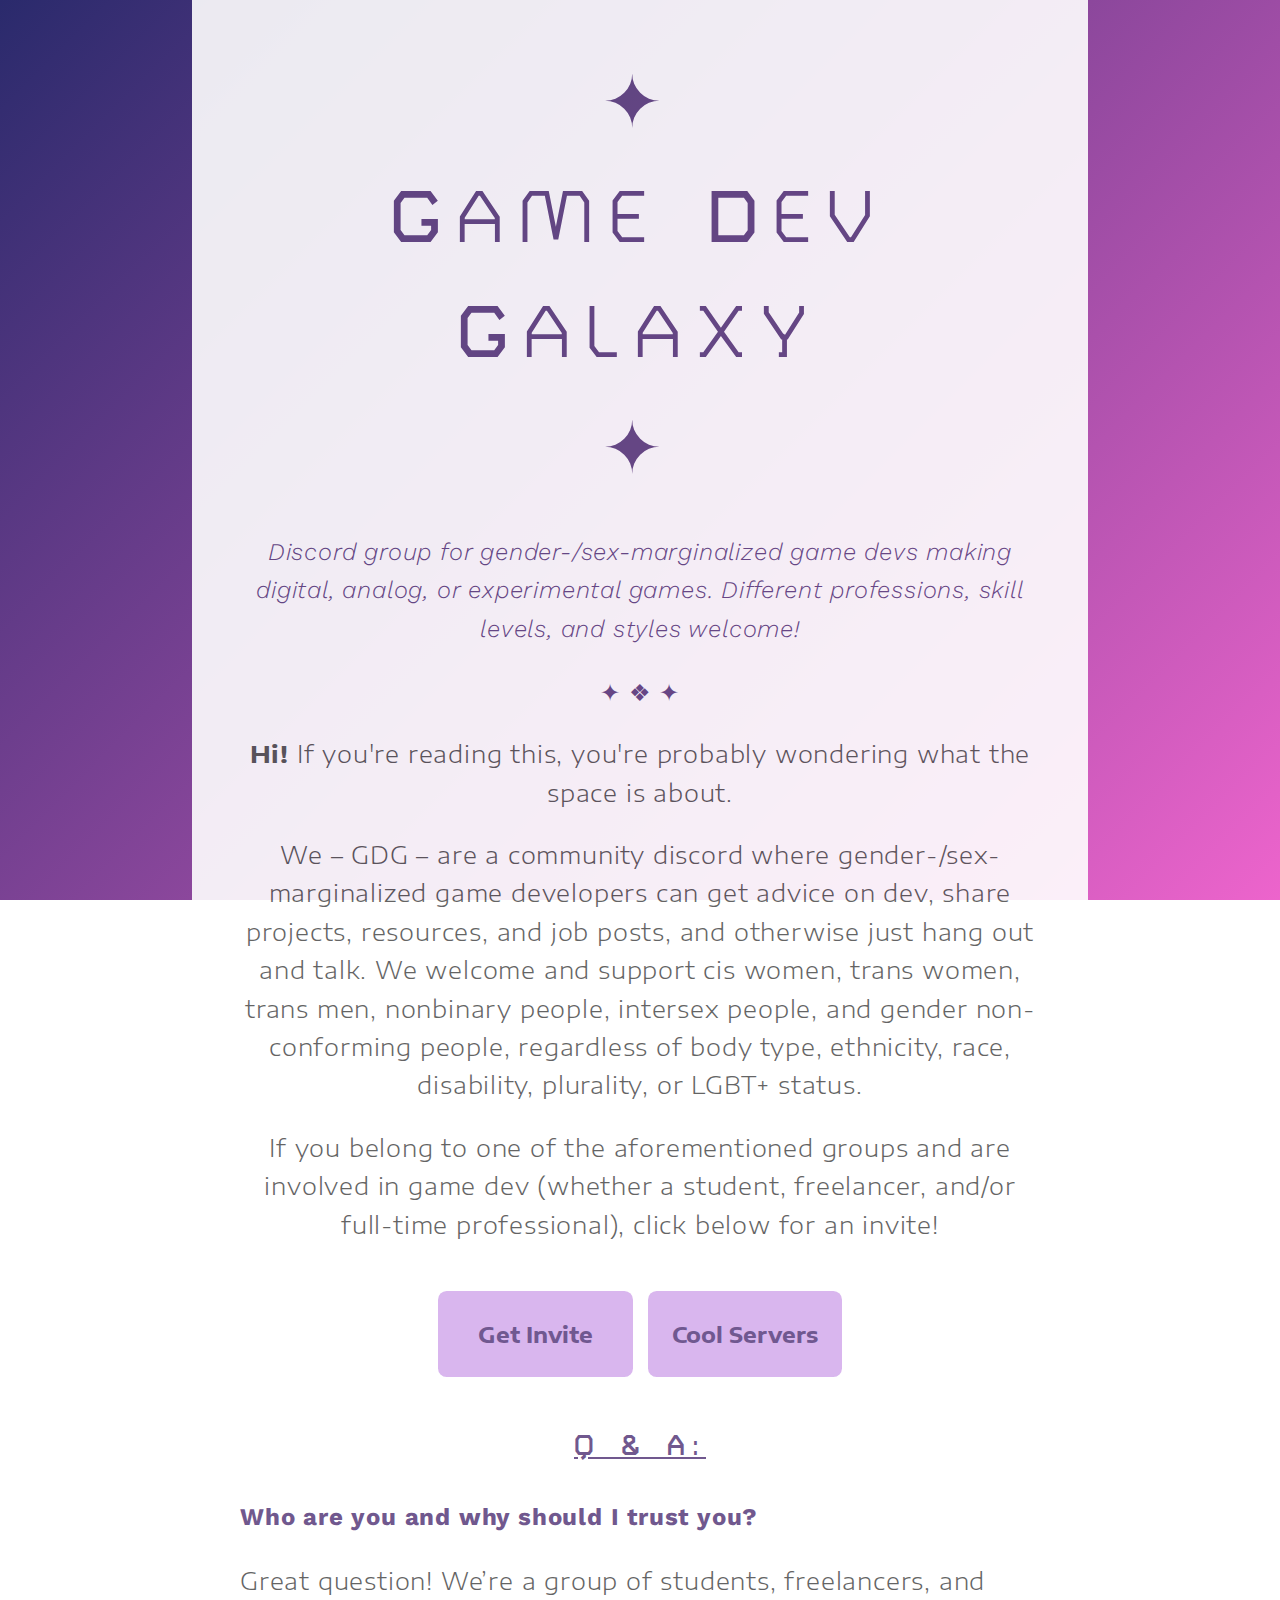
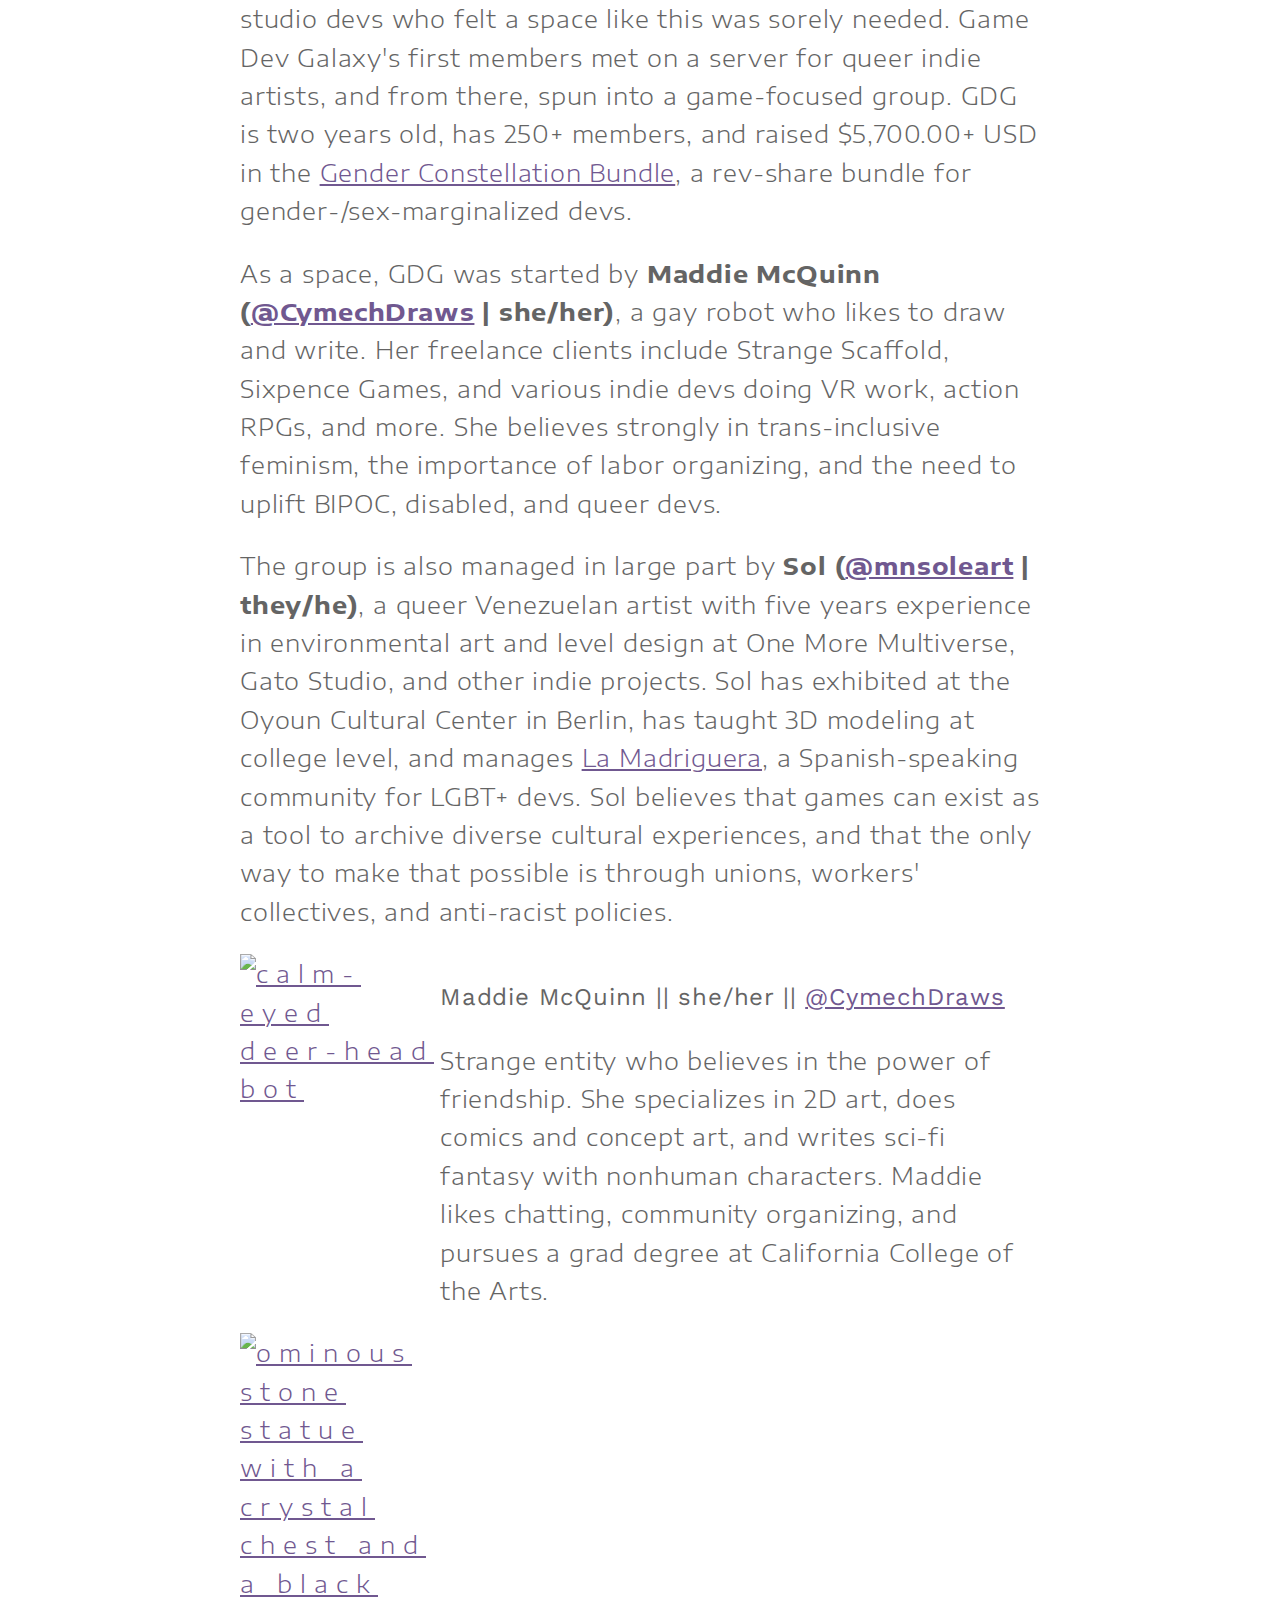
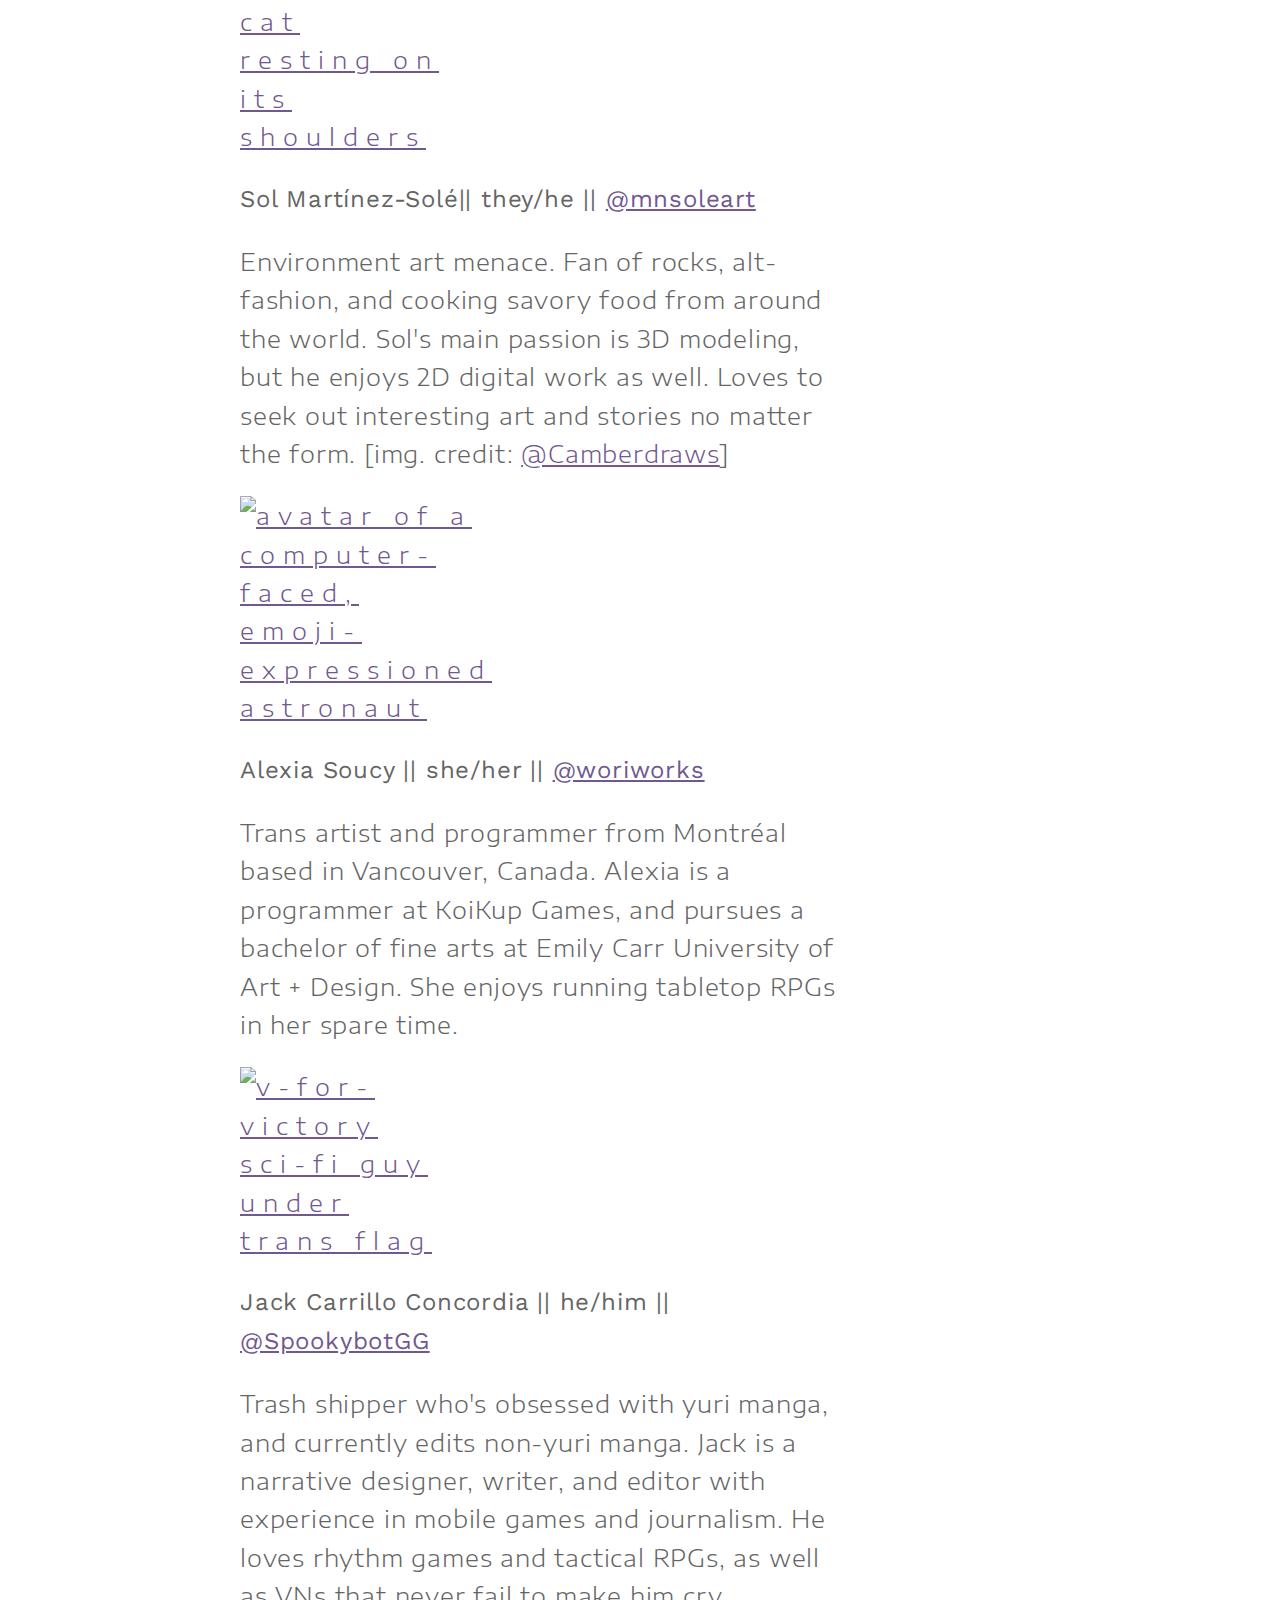
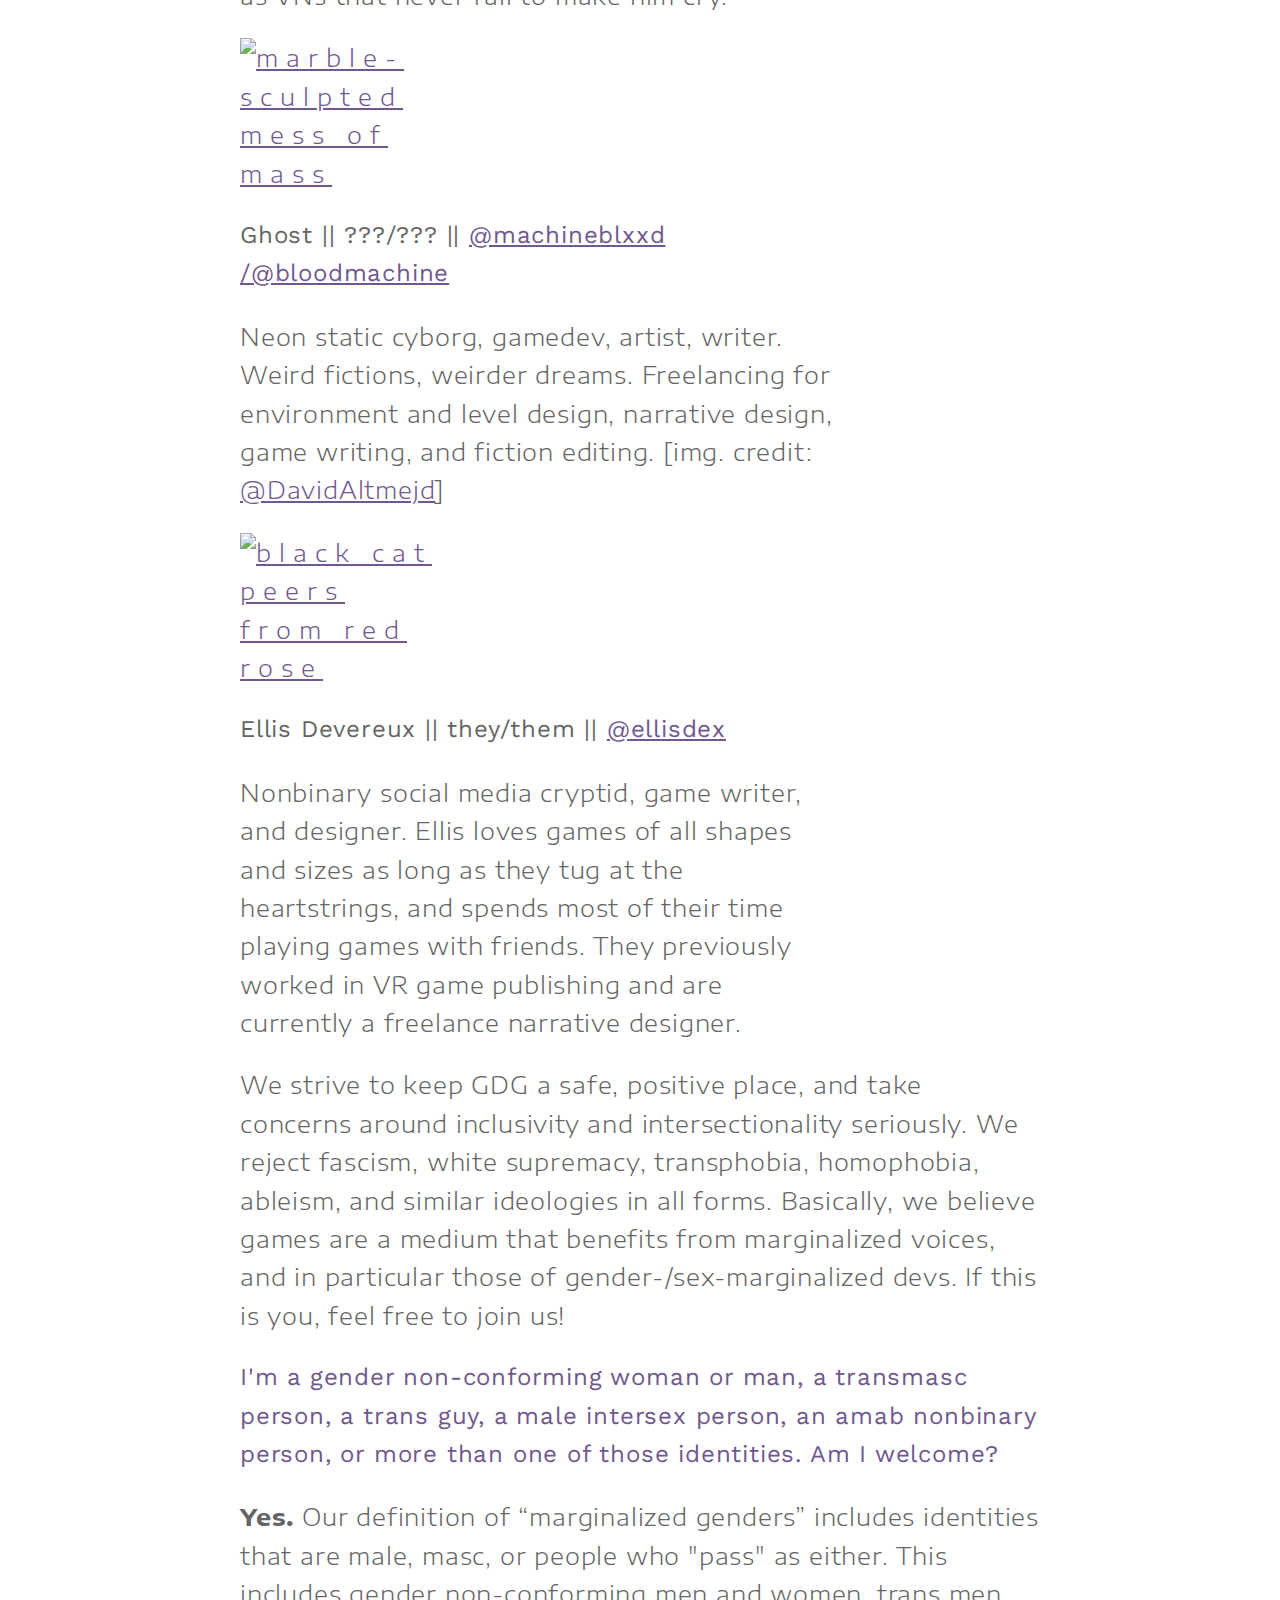
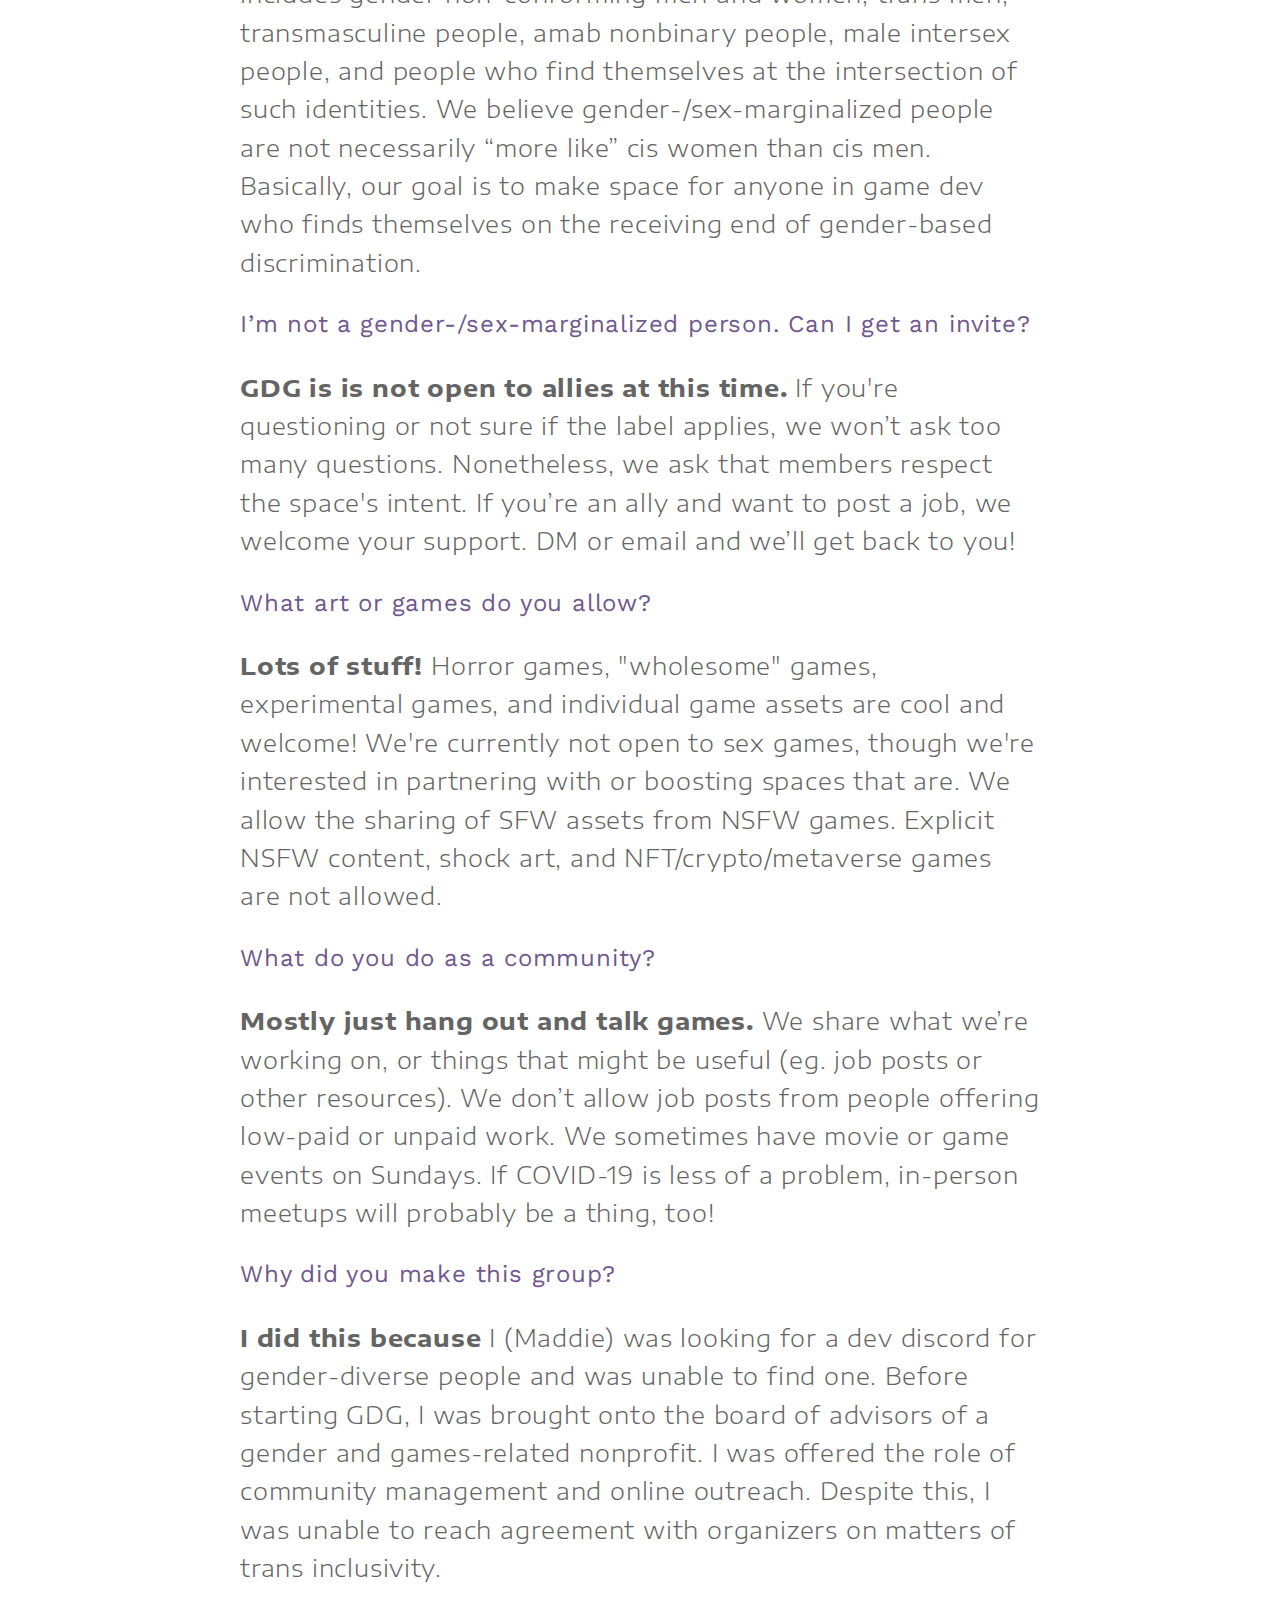
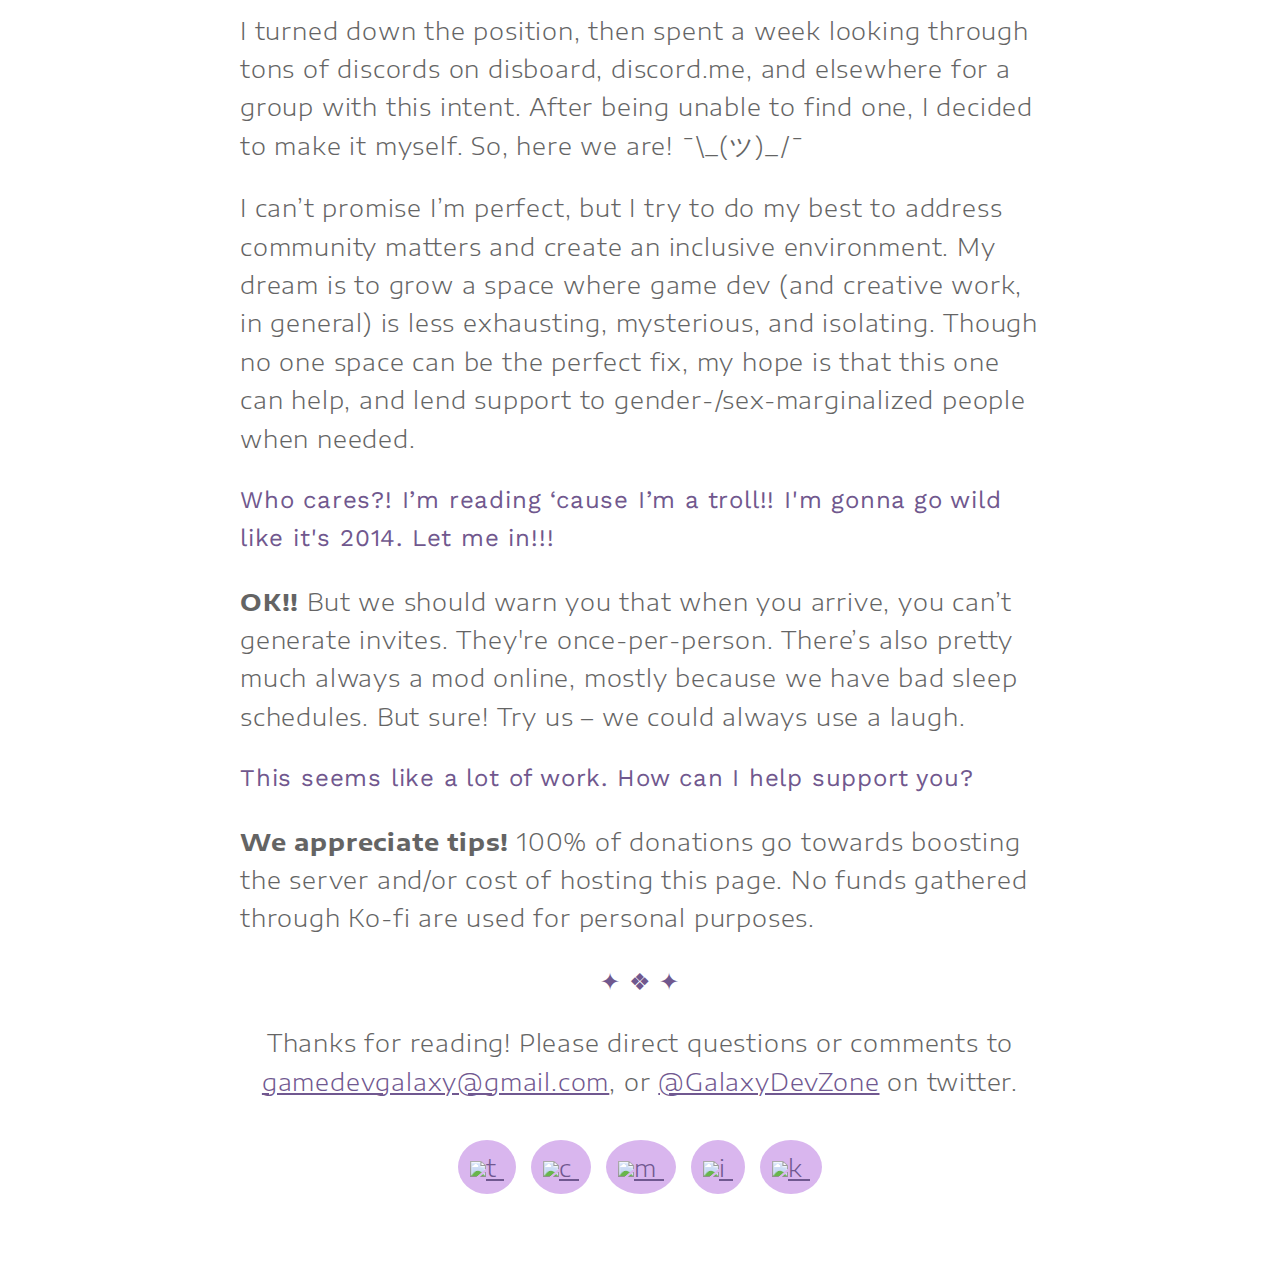
==== commit 9ec97f93: "further refinement, added icons" ====
--- a/index.html
+++ b/index.html
@@ -6,94 +6,100 @@
 		<meta name="viewport" content="width=device-width, initial-scale=1.0">
 		<link rel="preconnect" href="https://fonts.googleapis.com">
 		<link rel="preconnect" href="https://fonts.gstatic.com" crossorigin>
-		<link href="https://fonts.googleapis.com/css2?family=Encode+Sans+Expanded:wght@200&family=Turret+Road:wght@400;500;800&family=Work+Sans:wght@300&display=swap" rel="stylesheet">
+		<link href="https://fonts.googleapis.com/css2?family=Encode+Sans+Expanded:wght@200;300&family=Turret+Road:wght@400;500;800&family=Work+Sans:wght@300;400&display=swap" rel="stylesheet">
 	</head>
 		<title>Game Dev Galaxy</title>
 </main>
 <body>
 	<div class="main-container">
 		<header>
-			<h1>✦ GAME DEV <br /> GALAXY ✦</h1>
-			<p class="tagline">Discord group for gender-/sex-marginalized game devs making digital, analog, or experimental games. Different professions, skill levels, and styles welcome!</p>
-			<p>✦ ❖ ✦</p>
-			<p>Hi! If you're reading this, you're probably wondering what the space is about.</p>
+			<div class="title">
+				<h1>
+				<div class="star1">✦</div> 
+				<div class="GDG"><b>G</b>AME <b>D</b>EV <b>G</b>ALAXY</div> 
+				<div class="star2">✦</div>
+			</h1>
+		</div>
+			<p class="tagline"><em>Discord group for gender-/sex-marginalized game devs making digital, analog, or experimental games. Different professions, skill levels, and styles welcome!</em></p>
+			<p class="divider">✦ ❖ ✦</p>
+			<p><b>Hi!</b> If you're reading this, you're probably wondering what the space is about.</p>
 			<p>We – GDG – are a community discord where gender-/sex-marginalized game developers can get advice on dev, share projects, resources, and job posts, and otherwise just hang out and talk. We welcome and support cis women, trans women, trans men, nonbinary people, intersex people, and gender non-conforming people, regardless of body type, ethnicity, race, disability, plurality, or LGBT+ status.</p>
 			<p>If you belong to one of the aforementioned groups and are involved in game dev (whether a student, freelancer, and/or full-time professional), click below for an invite!</p>
 			<div class="buttons">
-				<a href="/"><button type="button">Get Invite</button></a> <a href="/"><button type="button">Cool Servers</button></a>
+				<a href="https://forms.gle/Y1qppiYJ4ihQuuVh8" target="_blank"><button type="button">Get Invite</button></a> <a href="/" target="_blank"><button type="button">Cool Servers</button></a>
 			</div>
 		</header>
 		<div class="qna">
 			<h3>Q & A:</h3>
-			<p class="q">Who are you and why should I trust you?</p>
-			<p>Great question! We’re a group of students, freelancers, and studio devs who felt a space like this was sorely needed. Game Dev Galaxy's first members met on a server for queer indie artists, and from there, spun into a game-focused group. GDG is two years old, has 250+ members, and raised $5,700.00+ USD in the <a href="https://itch.io/b/1274/-gender-constellation-bundle-">Gender Constellation Bundle</a>, a rev-share bundle for gender-/sex-marginalized devs.</p>
-			<p>As a space, GDG was started by Maddie McQuinn (<a href="https://twitter.com/CymechDraws">@CymechDraws</a> | she/her), a gay robot who likes to draw and write. Her freelance clients include Strange Scaffold, Sixpence Games, and various indie devs doing VR work, action RPGs, and more. She believes strongly in trans-inclusive feminism, the importance of labor organizing, and the need to uplift BIPOC, disabled, and queer devs.</p>
-			<p>The group is also managed in large part by Sol (<a href="https://twitter.com/mnsoleart">@mnsoleart</a> | they/he), a queer Venezuelan artist with five years experience in environmental art and level design at One More Multiverse, Gato Studio, and other indie projects. Sol has exhibited at the Oyoun Cultural Center in Berlin, has taught 3D modeling at college level, and manages <a href="https://mobile.twitter.com/Madriguera_lgbt">La Madriguera</a>, a Spanish-speaking community for LGBT+ devs. Sol believes that games can exist as a tool to archive diverse cultural experiences, and that the only way to make that possible is through unions, workers' collectives, and anti-racist policies. </p>
+			<p class="q"><b>Who are you and why should I trust you?</b></p>
+			<p>Great question! We’re a group of students, freelancers, and studio devs who felt a space like this was sorely needed. Game Dev Galaxy's first members met on a server for queer indie artists, and from there, spun into a game-focused group. GDG is two years old, has 250+ members, and raised $5,700.00+ USD in the <a href="https://itch.io/b/1274/-gender-constellation-bundle-" target="_blank">Gender Constellation Bundle</a>, a rev-share bundle for gender-/sex-marginalized devs.</p>
+			<p>As a space, GDG was started by <strong>Maddie McQuinn (<a href="https://twitter.com/CymechDraws" target="_blank">@CymechDraws</a> | she/her)</strong>, a gay robot who likes to draw and write. Her freelance clients include Strange Scaffold, Sixpence Games, and various indie devs doing VR work, action RPGs, and more. She believes strongly in trans-inclusive feminism, the importance of labor organizing, and the need to uplift BIPOC, disabled, and queer devs.</p>
+			<p>The group is also managed in large part by <strong>Sol (<a href="https://twitter.com/mnsoleart" target="_blank">@mnsoleart</a> | they/he)</strong>, a queer Venezuelan artist with five years experience in environmental art and level design at One More Multiverse, Gato Studio, and other indie projects. Sol has exhibited at the Oyoun Cultural Center in Berlin, has taught 3D modeling at college level, and manages <a href="https://mobile.twitter.com/Madriguera_lgbt" target="_blank">La Madriguera</a>, a Spanish-speaking community for LGBT+ devs. Sol believes that games can exist as a tool to archive diverse cultural experiences, and that the only way to make that possible is through unions, workers' collectives, and anti-racist policies. </p>
 			<p></p>
 
 			<div class="admins"> <!-- container for flexbox -->
 				<div class="flex-container" id="maddie"> <!-- main flexbox container for member -->
 					<div class="portrait"> <!-- 25% width -->
-						<a href="https://twitter.com/CymechDraws">
-							<img src="/" alt="calm-eyed deer-head bot">
+						<a href="https://twitter.com/CymechDraws" target="_blank">
+							<img src="/icons/maddie.svg" alt="calm-eyed deer-head bot">
 						</a>
 					</div>
 					<div class="bio">
-						<p class="data">Maddie McQuinn || she/her || <a href="https://twitter.com/CymechDraws">@CymechDraws</a></p>
+						<p class="data">Maddie McQuinn || she/her || <a href="https://twitter.com/CymechDraws" target="_blank">@CymechDraws</a></p>
 						<p>Strange entity who believes in the power of friendship. She specializes in 2D art, does comics and concept art, and writes sci-fi fantasy with nonhuman characters. Maddie likes chatting, community organizing, and pursues a grad degree at California College of the Arts.</p>
 					</div> <!-- 75% width -->
 				</div>
 				<div class=container id="sol">
 					<div class="portrait">
-						<a href="https://twitter.com/mnsoleart">
-							<img src="/" alt="ominous stone statue with a crystal chest and a black cat resting on its shoulders"></a>
+						<a href="https://twitter.com/mnsoleart" target="_blank">
+							<img src="/icons/sol.svg" alt="ominous stone statue with a crystal chest and a black cat resting on its shoulders"></a>
 					</div>
 					<div class="bio">
-						<p class="data">Sol Martínez-Solé|| they/he || <a href="https://twitter.com/mnsoleart">@mnsoleart</a></p>
-						<p>Environment art menace. Fan of rocks, alt-fashion, and cooking savory food from around the world. Sol's main passion is 3D modeling, but he enjoys 2D digital work as well. Loves to seek out interesting art and stories no matter the form.</p>
+						<p class="data">Sol Martínez-Solé|| they/he || <a href="https://twitter.com/mnsoleart" target="_blank">@mnsoleart</a></p>
+						<p>Environment art menace. Fan of rocks, alt-fashion, and cooking savory food from around the world. Sol's main passion is 3D modeling, but he enjoys 2D digital work as well. Loves to seek out interesting art and stories no matter the form. [img. credit: <a href="" target="_blank">@Camberdraws</a>]</p>
 					</div>
 				</div>
 				<div class=container id="alexia">
 					<div class="portrait">
-						<a href="https://twitter.com/woriworks">
-							<img src="/" alt="avatar of a computer-faced, emoji-expressioned astronaut">
+						<a href="https://twitter.com/woriworks" target="_blank">
+							<img src="/icons/alexia.svg" alt="avatar of a computer-faced, emoji-expressioned astronaut">
 						</a>
 					</div>
 					<div class="bio">
-						<p class="data">Alexia Soucy || she/her || <a href="https://twitter.com/woriworks">@woriworks</a></p>
+						<p class="data">Alexia Soucy || she/her || <a href="https://twitter.com/woriworks" target="_blank">@woriworks</a></p>
 						<p>Trans artist and programmer from Montréal based in Vancouver, Canada. Alexia is a programmer at KoiKup Games, and pursues a bachelor of fine arts at Emily Carr University of Art + Design. She enjoys running tabletop RPGs in her spare time.</p>
 					</div>
 				</div>
 				<div class=container id="jack">
 					<div class="portrait">
-						<a href="https://twitter.com/SpookybotGG">
-							<img src="/" alt="v-for-victory sci-fi guy under trans flag">
+						<a href="https://twitter.com/SpookybotGG" target="_blank">
+							<img src="/icons/jack.svg" alt="v-for-victory sci-fi guy under trans flag">
 						</a>
 					</div>
 					<div class="bio">
-						<p class="data">Jack Carrillo Concordia || he/him || <a href="https://twitter.com/SpookybotGG">@SpookybotGG</a></p>
+						<p class="data">Jack Carrillo Concordia || he/him || <a href="https://twitter.com/SpookybotGG" target="_blank">@SpookybotGG</a></p>
 						<p>Trash shipper who's obsessed with yuri manga, and currently edits non-yuri manga. Jack is a narrative designer, writer, and editor with experience in mobile games and journalism. He loves rhythm games and tactical RPGs, as well as VNs that never fail to make him cry.</p>
 					</div>
 				</div>
 				<div class=container id="ghost">
 					<div class="portrait">
-						<a href="https://twitter.com/machineblxxd">
-							<img src="/" alt="marble-sculpted mess of mass">
+						<a href="https://twitter.com/machineblxxd" target="_blank">
+							<img src="/icons/ghost.svg" alt="marble-sculpted mess of mass">
 						</a>
 					</div>
 					<div class="bio">
-						<p class="data">Ghost || ???/??? || <a href="https://twitter.com/machineblxxd">@machineblxxd</a> <a href="https://twitter.com/bloodmachine">/@bloodmachine</a></p>
-						<p>Neon static cyborg, gamedev, artist, writer. Weird fictions, weirder dreams. Freelancing for environment and level design, narrative design, game writing, and fiction editing.  [img. credit: <a href="https://twitter.com/DavidAltmejd">@DavidAltmejd</a>]</p>
+						<p class="data">Ghost || ???/??? || <a href="https://twitter.com/machineblxxd" target="_blank">@machineblxxd</a> <a href="https://twitter.com/bloodmachine" target="_blank">/@bloodmachine</a></p>
+						<p>Neon static cyborg, gamedev, artist, writer. Weird fictions, weirder dreams. Freelancing for environment and level design, narrative design, game writing, and fiction editing.  [img. credit: <a href="https://twitter.com/DavidAltmejd" target="_blank">@DavidAltmejd</a>]</p>
 					</div>
 				</div>
 				<div class=container id="ellis">
 					<div class="portrait">
-						<a href="https://twitter.com/ellisdex">
-							<img src="/" alt="black cat peers from red rose">
+						<a href="https://twitter.com/ellisdex" target="_blank">
+							<img src="/icons/ellis.svg" alt="black cat peers from red rose">
 						</a>
 					</div>
 					<div class="bio">
-						<p class="data">Ellis Devereux || they/them || <a href="https://twitter.com/ellisdex">@ellisdex</a></p>
+						<p class="data">Ellis Devereux || they/them || <a href="https://twitter.com/ellisdex" target="_blank">@ellisdex</a></p>
 						<p>Nonbinary social media cryptid, game writer, and designer. Ellis loves games of all shapes and sizes as long as they tug at the heartstrings, and spends most of their time playing games with friends. They previously worked in VR game publishing and are currently a freelance narrative designer.</p>
 					</div>
 				</div>
@@ -118,14 +124,14 @@
 			<p><b>We appreciate tips!</b> 100% of donations go towards boosting the server and/or cost of hosting this page. No funds gathered through Ko-fi are used for personal purposes.</p>
 		</div>
 		<footer>
-			<p>✦ ❖ ✦</p>
-			<p>Thanks for reading! Please direct questions or comments to <a href="mailto:gamedevgalaxy@gmail.com">gamedevgalaxy@gmail.com</a>, or <a href="https://mobile.twitter.com/GalaxyDevZone">@GalaxyDevZone</a> on twitter.</p>
+			<p class="divider">✦ ❖ ✦</p>
+			<p>Thanks for reading! Please direct questions or comments to <a href="mailto:gamedevgalaxy@gmail.com" target="_blank">gamedevgalaxy@gmail.com</a>, or <a href="https://mobile.twitter.com/GalaxyDevZone" target="_blank">@GalaxyDevZone</a> on twitter.</p>
 			<div class="socials">
-				<a href="https://twitter.com/GalaxyDevZone"><img src="/">t</a> 
-				<a href="https://cohost.org/GalaxyDevZone"><img src="/">c</a> 
-				<a href="mailto:gamedevgalaxy@gmail.com"><img src="/">m</a> 
-				<a href="https://gamedevgalaxy.itch.io/"><img src="/">i</a> 
-				<a href="https://ko-fi.com/gamedevgalaxy"><img src="/">k</a></div>
+				<a href="https://twitter.com/GalaxyDevZone" target="_blank"><img src="/">t</a> 
+				<a href="https://cohost.org/GalaxyDevZone" target="_blank"><img src="/">c</a> 
+				<a href="mailto:gamedevgalaxy@gmail.com" target="_blank"><img src="/">m</a> 
+				<a href="https://gamedevgalaxy.itch.io/" target="_blank"><img src="/">i</a> 
+				<a href="https://ko-fi.com/gamedevgalaxy" target="_blank"><img src="/">k</a></div>
 		</footer>
 	</div>
 </body>--- a/stylesheet.css
+++ b/stylesheet.css
@@ -1,53 +1,110 @@
 body {
 	background: rgb(42,42,108);
-	background: linear-gradient(135deg, rgba(42,42,108,1) 35%, rgba(237,100,204,1) 100%);
+	background: linear-gradient(135deg, rgba(237,100,204,1) 0%, rgba(42,42,108,1) 100%);
+	background: -webkit-linear-gradient(135deg, rgba(237,100,204,1) 0%, rgba(42,42,108,1) 100%);
+	background: -moz-linear-gradient(135deg, rgba(237,100,204,1) 0%, rgba(42,42,108,1) 100%);
+	background: -ms-linear-gradient(135deg, rgba(237,100,204,1) 0%, rgba(42,42,108,1) 100%);
+	background: -o-linear-gradient(135deg, rgba(237,100,204,1) 0%, rgba(42,42,108,1) 100%);
+	background-attachment:fixed;
+	margin:0;
+}
+
+.main-container {
+	box-sizing:border-box;
+	position:relative;
+	background-color:white;
+	opacity:0.9;
+	margin: 0 auto;
+	width:auto;
+	padding:2em;
+	max-width: 70%;
+	overflow:hidden;
 	font-family: 'Encode Sans Expanded', sans-serif;
-	font-weight:200;
-	font-size:2em;
+	font-weight:300;
+	font-size:1.5em;
+	letter-spacing:0.5rem;
+	line-height:1.6;
 	color:#545454;
 }
 
-.main-container {
-	display:flex;
-	background-color:white;
-	opacity:0.7;
-	margin: auto;
-	max-width: 70%;
-}
 
 
 .tagline{
 	color:#614682;
-	font-style:italic;
+	font-family: 'Work Sans', sans-serif;
+	font-size:1em;
 }
 
 .data {
 	font-family: 'Work Sans', sans-serif;
+	font-weight:400;
 }
 
-/*.flex-container {
-
-}
-
-.container {
-
+.flex-container {
+ 	display:flex;
+ 	flex-direction:row;
+ 	flex-wrap:wrap;
 }
 
 .portrait {
-
+	width:25%;
 }
 
 .bio {
-
-}*/
+	width:75%;
+}
 
 .q {
 	color:#614682;
 	font-family: 'Work Sans', sans-serif;
-	font-weight:300;
+	font-weight:400;
 }
+
+
+
+.title {
+	/**flex-wrap:wrap;**/
+	/**display:flex;**/
+	align-items:center;
+	margin: 0 auto;
+
+}
+
+.divider {
+	color:#614682;
+}
+
+.buttons {
+	margin:2em;
+}
+
+.socials {
+	margin:2em;
+}
+
+.socials a {
+	border-radius:100%;
+	border:none;
+	margin:auto;
+	width:2em;
+	height:2em;
+	padding:0.5em;
+	align-items: center;
+	background-color:#D5AFED;
+	-webkit-transition: all 300ms ease-in-out;
+	-moz-transition: all 300ms ease-in-out;
+	-o-transition: all 300ms ease-in-out;
+	transition: all 300ms ease-in-out;
+
+}
+
+.socials a:hover {
+	background-color:#f49ca9;
+}
+
 header {
 	text-align:center;
+
 }
 
 footer {
@@ -56,10 +113,12 @@
 
 
 h1 {
+	font-size:3em;
 	color:#614682;
-	letter-spacing:0.9rem;
+	letter-spacing:1rem;
 	font-weight:500;
 	font-family: 'Turret Road', cursive;
+	margin:0 auto;
 }
 
 h3 {
@@ -75,7 +134,9 @@
 
 a {
 	-webkit-transition: color 1s;
-	transition: color 2s;
+	-moz-transition: color 1s;
+	-o-transition: color 1s;
+	transition: color 1s;
 	color:#614684;
 	text-decoration:underline;
 
@@ -83,4 +144,37 @@
 
 a:hover {
 	color:red;
+}
+
+b {
+	font-weight:bold;
+}
+
+button {
+	background-color:#D5AFED;
+	border:none;
+	color:#614684;
+	width:9em;
+	height:4em;
+	border-radius:0.4em;
+	font-family: 'Encode Sans Expanded', sans-serif;
+	font-weight:bold;
+	font-size:0.9em;
+	padding:1em;
+	overflow:hidden;
+	display:inline-block;
+	max-width:100%;
+	text-align:center;
+	-webkit-transition: all 300ms ease-in-out;
+	-moz-transition: all 300ms ease-in-out;
+	-o-transition: all 300ms ease-in-out;
+	transition: all 300ms ease-in-out;
+}
+
+button:hover {
+	background-color:#f49ca9;
+}
+
+strong {
+	font-weight:bold;
 }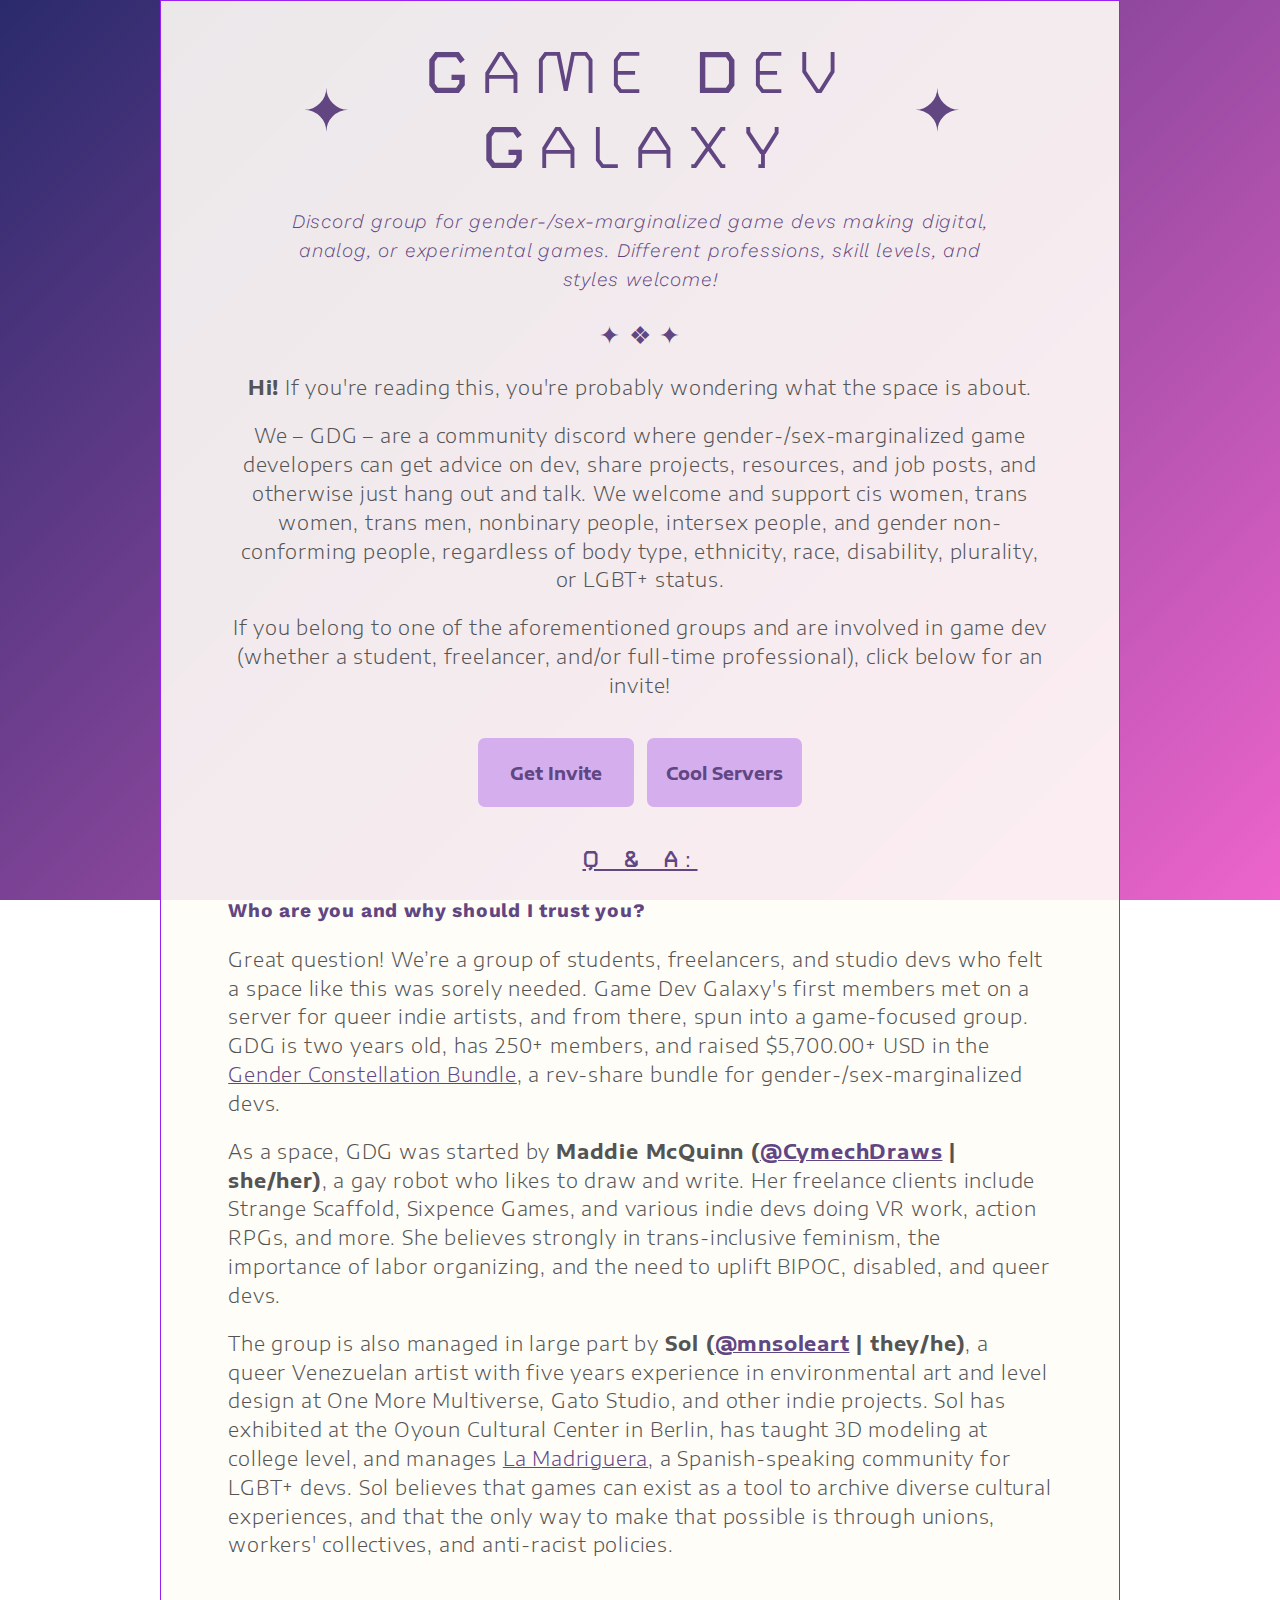
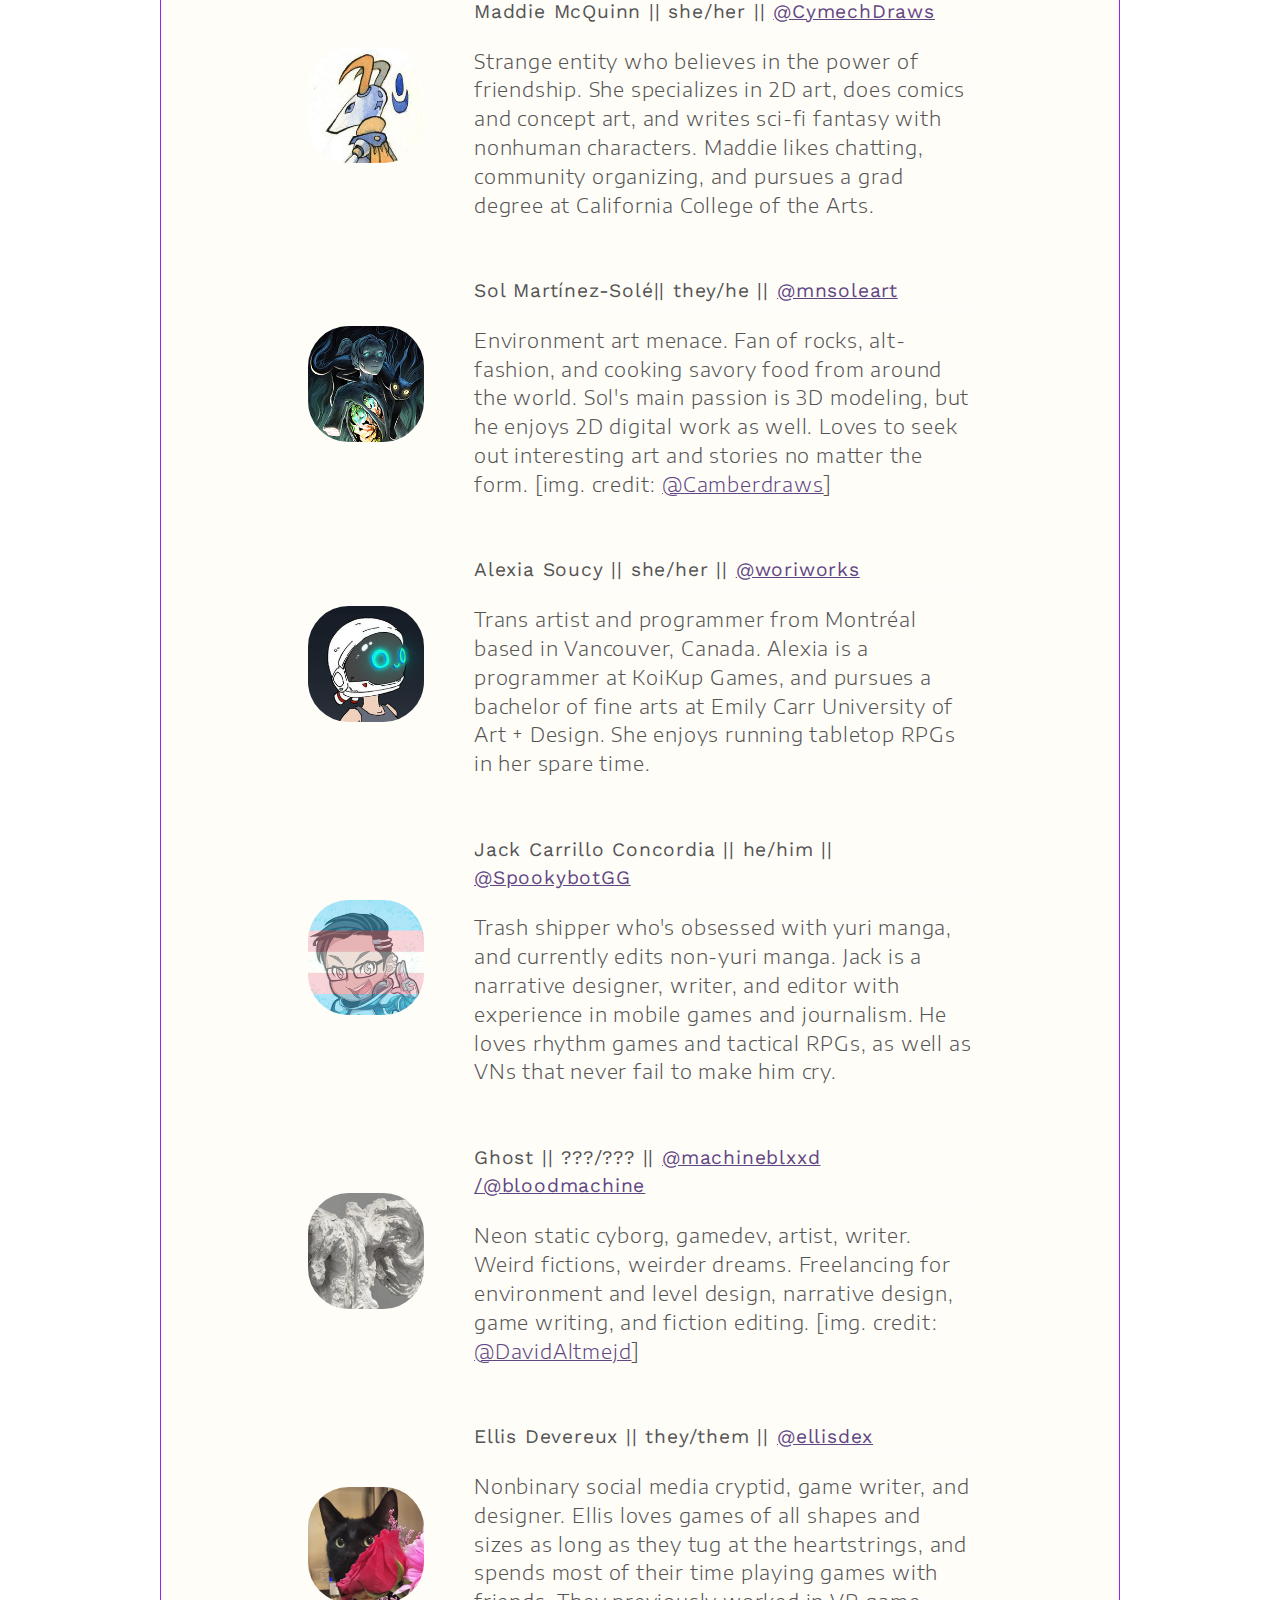
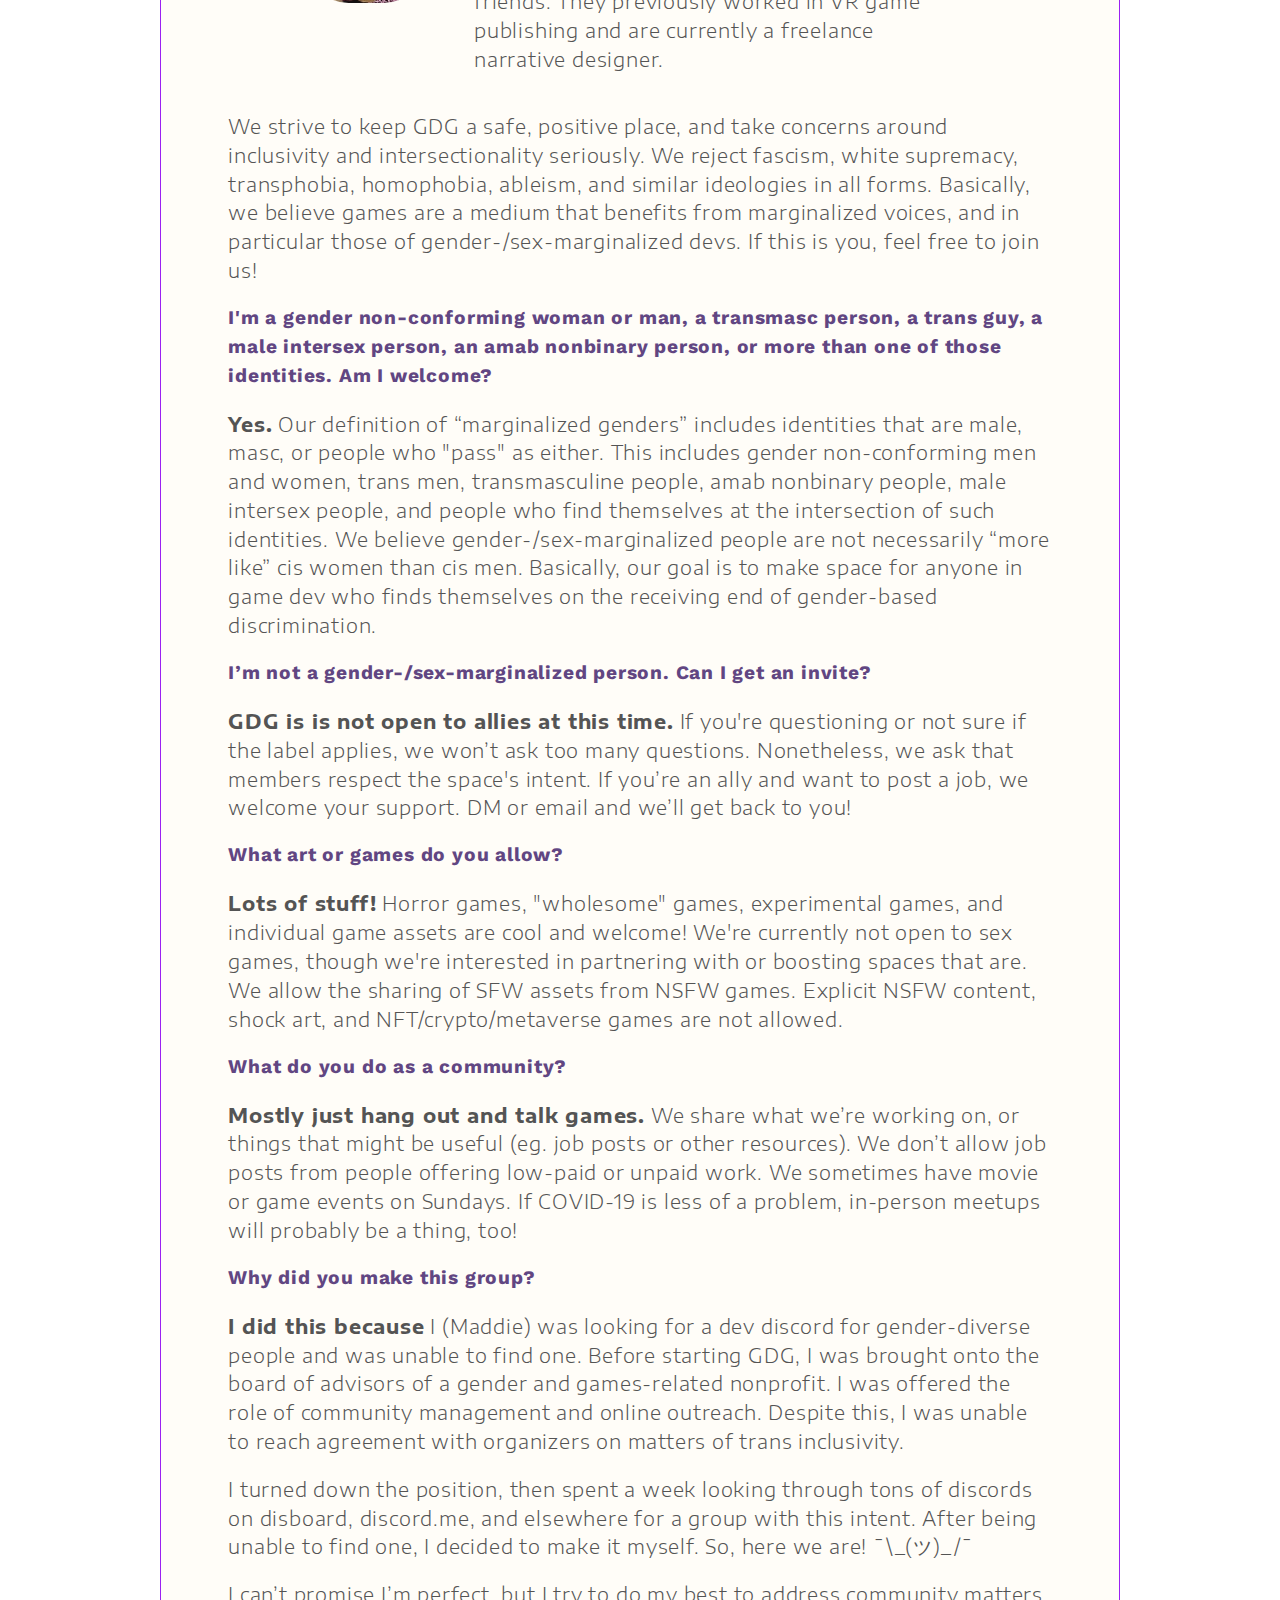
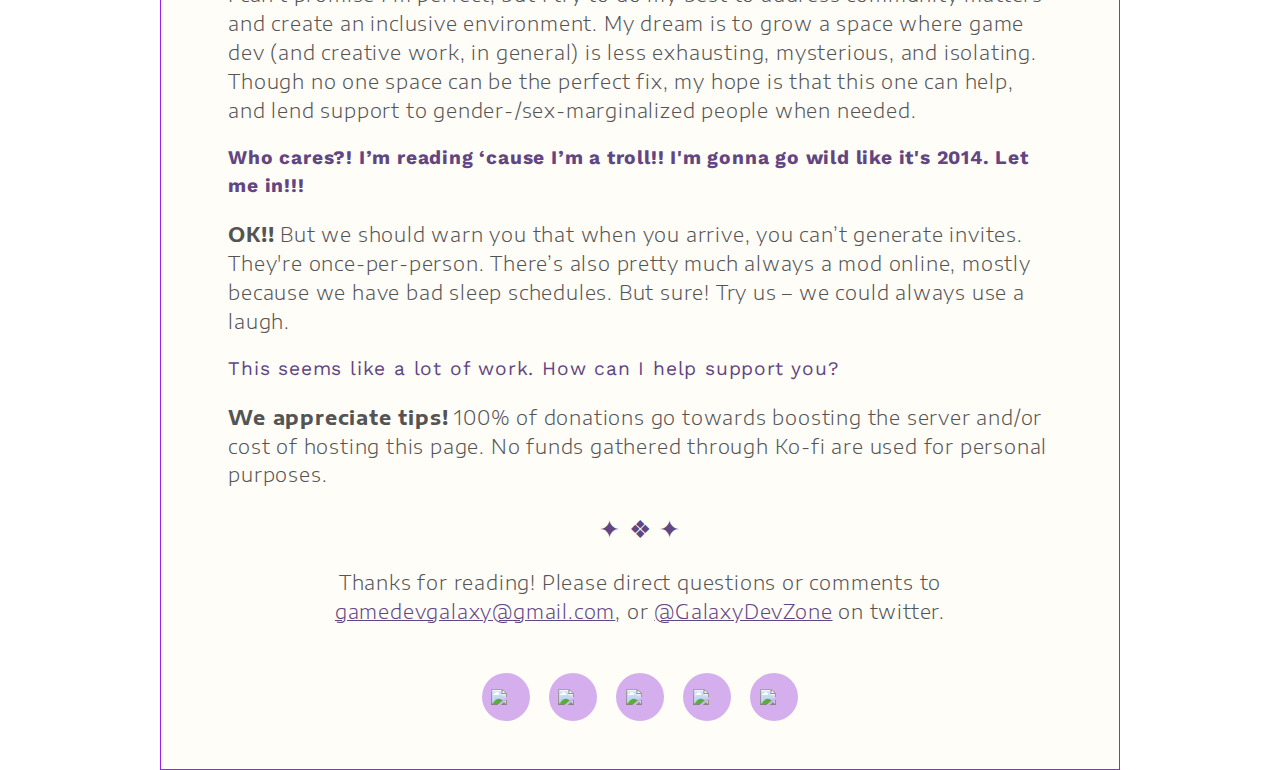
==== commit b0505963: "revisions" ====
--- a/index.html
+++ b/index.html
@@ -6,19 +6,21 @@
 		<meta name="viewport" content="width=device-width, initial-scale=1.0">
 		<link rel="preconnect" href="https://fonts.googleapis.com">
 		<link rel="preconnect" href="https://fonts.gstatic.com" crossorigin>
-		<link href="https://fonts.googleapis.com/css2?family=Encode+Sans+Expanded:wght@200;300&family=Turret+Road:wght@400;500;800&family=Work+Sans:wght@300;400&display=swap" rel="stylesheet">
+		<link href="https://fonts.googleapis.com/css2?family=Encode+Sans+Expanded:wght@200;300&family=Turret+Road:wght@400;500;800&family=Work+Sans:ital,wght@0,300;0,400;1,300&display=swap" rel="stylesheet">
+		<link rel="icon" type="image/x-icon" href="./icons/favicon.png">
+		<meta property="og:image" content="h./icons/favicon.png" />
+<meta property="twitter:card" content="summary_large_image">
 	</head>
 		<title>Game Dev Galaxy</title>
 </main>
 <body>
 	<div class="main-container">
 		<header>
+			<div class="space"></div>
 			<div class="title">
-				<h1>
-				<div class="star1">✦</div> 
-				<div class="GDG"><b>G</b>AME <b>D</b>EV <b>G</b>ALAXY</div> 
-				<div class="star2">✦</div>
-			</h1>
+				<div class="star1"><h1>✦</h1></div> 
+				<div class="GDG"><h1><b>G</b>AME <b>D</b>EV <b>G</b>ALAXY</h1></div> 
+				<div class="star2"><h1>✦</h1></div>
 		</div>
 			<p class="tagline"><em>Discord group for gender-/sex-marginalized game devs making digital, analog, or experimental games. Different professions, skill levels, and styles welcome!</em></p>
 			<p class="divider">✦ ❖ ✦</p>
@@ -26,7 +28,7 @@
 			<p>We – GDG – are a community discord where gender-/sex-marginalized game developers can get advice on dev, share projects, resources, and job posts, and otherwise just hang out and talk. We welcome and support cis women, trans women, trans men, nonbinary people, intersex people, and gender non-conforming people, regardless of body type, ethnicity, race, disability, plurality, or LGBT+ status.</p>
 			<p>If you belong to one of the aforementioned groups and are involved in game dev (whether a student, freelancer, and/or full-time professional), click below for an invite!</p>
 			<div class="buttons">
-				<a href="https://forms.gle/Y1qppiYJ4ihQuuVh8" target="_blank"><button type="button">Get Invite</button></a> <a href="/" target="_blank"><button type="button">Cool Servers</button></a>
+				<a href="https://forms.gle/Y1qppiYJ4ihQuuVh8" target="_blank"><button type="button">Get Invite</button></a> <a href="/serverlist.html" target="_blank"><button type="button">Cool Servers</button></a>
 			</div>
 		</header>
 		<div class="qna">
@@ -37,11 +39,11 @@
 			<p>The group is also managed in large part by <strong>Sol (<a href="https://twitter.com/mnsoleart" target="_blank">@mnsoleart</a> | they/he)</strong>, a queer Venezuelan artist with five years experience in environmental art and level design at One More Multiverse, Gato Studio, and other indie projects. Sol has exhibited at the Oyoun Cultural Center in Berlin, has taught 3D modeling at college level, and manages <a href="https://mobile.twitter.com/Madriguera_lgbt" target="_blank">La Madriguera</a>, a Spanish-speaking community for LGBT+ devs. Sol believes that games can exist as a tool to archive diverse cultural experiences, and that the only way to make that possible is through unions, workers' collectives, and anti-racist policies. </p>
 			<p></p>
 
-			<div class="admins"> <!-- container for flexbox -->
-				<div class="flex-container" id="maddie"> <!-- main flexbox container for member -->
-					<div class="portrait"> <!-- 25% width -->
+			<div class="admins"> 
+				<div class="flex-container" id="maddie"> 
+					<div class="portrait"> 
 						<a href="https://twitter.com/CymechDraws" target="_blank">
-							<img src="/icons/maddie.svg" alt="calm-eyed deer-head bot">
+							<img src="./icons/maddie.png" alt="calm-eyed deer-head bot">
 						</a>
 					</div>
 					<div class="bio">
@@ -49,20 +51,20 @@
 						<p>Strange entity who believes in the power of friendship. She specializes in 2D art, does comics and concept art, and writes sci-fi fantasy with nonhuman characters. Maddie likes chatting, community organizing, and pursues a grad degree at California College of the Arts.</p>
 					</div> <!-- 75% width -->
 				</div>
-				<div class=container id="sol">
+				<div class="flex-container" id="sol">
 					<div class="portrait">
 						<a href="https://twitter.com/mnsoleart" target="_blank">
-							<img src="/icons/sol.svg" alt="ominous stone statue with a crystal chest and a black cat resting on its shoulders"></a>
+							<img src="./icons/sol.png" alt="ominous stone statue with a crystal chest and a black cat resting on its shoulders"></a>
 					</div>
 					<div class="bio">
 						<p class="data">Sol Martínez-Solé|| they/he || <a href="https://twitter.com/mnsoleart" target="_blank">@mnsoleart</a></p>
 						<p>Environment art menace. Fan of rocks, alt-fashion, and cooking savory food from around the world. Sol's main passion is 3D modeling, but he enjoys 2D digital work as well. Loves to seek out interesting art and stories no matter the form. [img. credit: <a href="" target="_blank">@Camberdraws</a>]</p>
 					</div>
 				</div>
-				<div class=container id="alexia">
+				<div class="flex-container" id="alexia">
 					<div class="portrait">
 						<a href="https://twitter.com/woriworks" target="_blank">
-							<img src="/icons/alexia.svg" alt="avatar of a computer-faced, emoji-expressioned astronaut">
+							<img src="./icons/alexia.png" alt="avatar of a computer-faced, emoji-expressioned astronaut">
 						</a>
 					</div>
 					<div class="bio">
@@ -70,10 +72,10 @@
 						<p>Trans artist and programmer from Montréal based in Vancouver, Canada. Alexia is a programmer at KoiKup Games, and pursues a bachelor of fine arts at Emily Carr University of Art + Design. She enjoys running tabletop RPGs in her spare time.</p>
 					</div>
 				</div>
-				<div class=container id="jack">
+				<div class="flex-container" id="jack">
 					<div class="portrait">
 						<a href="https://twitter.com/SpookybotGG" target="_blank">
-							<img src="/icons/jack.svg" alt="v-for-victory sci-fi guy under trans flag">
+							<img src="./icons/jack.png" alt="v-for-victory sci-fi guy under trans flag">
 						</a>
 					</div>
 					<div class="bio">
@@ -81,10 +83,10 @@
 						<p>Trash shipper who's obsessed with yuri manga, and currently edits non-yuri manga. Jack is a narrative designer, writer, and editor with experience in mobile games and journalism. He loves rhythm games and tactical RPGs, as well as VNs that never fail to make him cry.</p>
 					</div>
 				</div>
-				<div class=container id="ghost">
+				<div class="flex-container" id="ghost">
 					<div class="portrait">
 						<a href="https://twitter.com/machineblxxd" target="_blank">
-							<img src="/icons/ghost.svg" alt="marble-sculpted mess of mass">
+							<img src="./icons/ghost.png" alt="marble-sculpted mess of mass">
 						</a>
 					</div>
 					<div class="bio">
@@ -92,10 +94,10 @@
 						<p>Neon static cyborg, gamedev, artist, writer. Weird fictions, weirder dreams. Freelancing for environment and level design, narrative design, game writing, and fiction editing.  [img. credit: <a href="https://twitter.com/DavidAltmejd" target="_blank">@DavidAltmejd</a>]</p>
 					</div>
 				</div>
-				<div class=container id="ellis">
+				<div class="flex-container" id="ellis">
 					<div class="portrait">
 						<a href="https://twitter.com/ellisdex" target="_blank">
-							<img src="/icons/ellis.svg" alt="black cat peers from red rose">
+							<img src="./icons/ellis.png" alt="black cat peers from red rose">
 						</a>
 					</div>
 					<div class="bio">
@@ -106,19 +108,19 @@
 
 			</div>
 			<p>We strive to keep GDG a safe, positive place, and take concerns around inclusivity and intersectionality seriously. We reject fascism, white supremacy, transphobia, homophobia, ableism, and similar ideologies in all forms. Basically, we believe games are a medium that benefits from marginalized voices, and in particular those of gender-/sex-marginalized devs. If this is you, feel free to join us!</p>
-			<p class="q">I'm a gender non-conforming woman or man, a transmasc person, a trans guy, a male intersex person, an amab nonbinary person, or more than one of those identities. Am I welcome?</p>
+			<p class="q"><b>I'm a gender non-conforming woman or man, a transmasc person, a trans guy, a male intersex person, an amab nonbinary person, or more than one of those identities. Am I welcome?</b></p>
 			<p><b>Yes.</b> Our definition of “marginalized genders” includes identities that are male, masc, or people who "pass" as either. This includes gender non-conforming men and women, trans men, transmasculine people, amab nonbinary people, male intersex people, and people who find themselves at the intersection of such identities. We believe gender-/sex-marginalized people are not necessarily “more like” cis women than cis men. Basically, our goal is to make space for anyone in game dev who finds themselves on the receiving end of gender-based discrimination.</p>
-			<p class="q">I’m not a gender-/sex-marginalized person. Can I get an invite?</p>
+			<p class="q"><b>I’m not a gender-/sex-marginalized person. Can I get an invite?</b></p>
 			<p><b>GDG is is not open to allies at this time.</b> If you're questioning or not sure if the label applies, we won’t ask too many questions. Nonetheless, we ask that members respect the space's intent. If you’re an ally and want to post a job, we welcome your support. DM or email and we’ll get back to you!</p>
-			<p class="q">What art or games do you allow?</p>
+			<p class="q"><b>What art or games do you allow?</b></p>
 			<p><b>Lots of stuff!</b> Horror games, "wholesome" games, experimental games, and individual game assets are cool and welcome! We're currently not open to sex games, though we're interested in partnering with or boosting spaces that are. We allow the sharing of SFW assets from NSFW games. Explicit NSFW content, shock art, and NFT/crypto/metaverse games are not allowed.</p>
-			<p class="q">What do you do as a community?</p>
+			<p class="q"><b>What do you do as a community?</b></p>
 			<p><b>Mostly just hang out and talk games.</b> We share what we’re working on, or things that might be useful (eg. job posts or other resources). We don’t allow job posts from people offering low-paid or unpaid work. We sometimes have movie or game events on Sundays. If COVID-19 is less of a problem, in-person meetups will probably be a thing, too!</p>
-			<p class="q">Why did you make this group?</p>
+			<p class="q"><b>Why did you make this group?</b></p>
 			<p><b>I did this because</b> I (Maddie) was looking for a dev discord for gender-diverse people and was unable to find one. Before starting GDG, I was brought onto the board of advisors of a gender and games-related nonprofit. I was offered the role of community management and online outreach. Despite this, I was unable to reach agreement with organizers on matters of trans inclusivity.</p>
 			<p>I turned down the position, then spent a week looking through tons of discords on disboard, discord.me, and elsewhere for a group with this intent. After being unable to find one, I decided to make it myself. So, here we are! ¯\_(ツ)_/¯</p>
 			<p>I can’t promise I’m perfect, but I try to do my best to address community matters and create an inclusive environment. My dream is to grow a space where game dev (and creative work, in general) is less exhausting, mysterious, and isolating. Though no one space can be the perfect fix, my hope is that this one can help, and lend support to gender-/sex-marginalized people when needed.</p>
-			<p class="q">Who cares?! I’m reading ‘cause I’m a troll!! I'm gonna go wild like it's 2014. Let me in!!!</p>
+			<p class="q"><b>Who cares?! I’m reading ‘cause I’m a troll!! I'm gonna go wild like it's 2014. Let me in!!!</b></p>
 			<p><b>OK!!</b> But we should warn you that when you arrive, you can’t generate invites. They're once-per-person. There’s also pretty much always a mod online, mostly because we have bad sleep schedules. But sure! Try us – we could always use a laugh.</p>
 			<p class="q">This seems like a lot of work. How can I help support you?</p>
 			<p><b>We appreciate tips!</b> 100% of donations go towards boosting the server and/or cost of hosting this page. No funds gathered through Ko-fi are used for personal purposes.</p>
@@ -127,11 +129,11 @@
 			<p class="divider">✦ ❖ ✦</p>
 			<p>Thanks for reading! Please direct questions or comments to <a href="mailto:gamedevgalaxy@gmail.com" target="_blank">gamedevgalaxy@gmail.com</a>, or <a href="https://mobile.twitter.com/GalaxyDevZone" target="_blank">@GalaxyDevZone</a> on twitter.</p>
 			<div class="socials">
-				<a href="https://twitter.com/GalaxyDevZone" target="_blank"><img src="/">t</a> 
-				<a href="https://cohost.org/GalaxyDevZone" target="_blank"><img src="/">c</a> 
-				<a href="mailto:gamedevgalaxy@gmail.com" target="_blank"><img src="/">m</a> 
-				<a href="https://gamedevgalaxy.itch.io/" target="_blank"><img src="/">i</a> 
-				<a href="https://ko-fi.com/gamedevgalaxy" target="_blank"><img src="/">k</a></div>
+				<a href="https://twitter.com/GalaxyDevZone" target="_blank"><img src="./icons/twitter.png"></a> 
+				<a href="https://cohost.org/GalaxyDevZone" target="_blank"><img src="./icons/cohost.png"></a> 
+				<a href="mailto:gamedevgalaxy@gmail.com" target="_blank"><img src="./icons/email.png"></a> 
+				<a href="https://gamedevgalaxy.itch.io/" target="_blank"><img src="./icons/itchio.png"></a> 
+				<a href="https://ko-fi.com/gamedevgalaxy" target="_blank" class="test"><img src="./icons/kofi.png"></a></div>
 		</footer>
 	</div>
 </body>--- a/stylesheet.css
+++ b/stylesheet.css
@@ -1,3 +1,4 @@
+/* general site settings */
 body {
 	background: rgb(42,42,108);
 	background: linear-gradient(135deg, rgba(237,100,204,1) 0%, rgba(42,42,108,1) 100%);
@@ -7,24 +8,30 @@
 	background: -o-linear-gradient(135deg, rgba(237,100,204,1) 0%, rgba(42,42,108,1) 100%);
 	background-attachment:fixed;
 	margin:0;
+
 }
 
 .main-container {
 	box-sizing:border-box;
 	position:relative;
-	background-color:white;
-	opacity:0.9;
+	background-color:rgba(255,253,247,0.902);
+	border: 1px solid #9b21f2;
 	margin: 0 auto;
 	width:auto;
-	padding:2em;
-	max-width: 70%;
+	padding:0 3.5em;
+	max-width: 75%;
 	overflow:hidden;
 	font-family: 'Encode Sans Expanded', sans-serif;
 	font-weight:300;
-	font-size:1.5em;
+	font-size:1.2em;
 	letter-spacing:0.5rem;
-	line-height:1.6;
+	line-height:1.5em;
 	color:#545454;
+	  -webkit-animation: fadein 1s ease-in;
+       -moz-animation: fadein 1s ease-in; 
+        -ms-animation: fadein 1s ease-in; 
+         -o-animation: fadein 1s ease-in; 
+            animation: fadein 1s ease-in;
 }
 
 
@@ -33,23 +40,36 @@
 	color:#614682;
 	font-family: 'Work Sans', sans-serif;
 	font-size:1em;
+	padding:0 3em;
+	
 }
 
 .data {
 	font-family: 'Work Sans', sans-serif;
 	font-weight:400;
+	border-bottom:1px solid white;
 }
 
 .flex-container {
  	display:flex;
  	flex-direction:row;
  	flex-wrap:wrap;
+ 	align-items:center;
+ 	margin: 1em auto;
+ 	padding:0 5rem;
 }
 
 .portrait {
 	width:25%;
 }
 
+.portrait img {
+	border-radius:35%;
+	border:none;
+	width:70%;
+	margin:0;
+}
+
 .bio {
 	width:75%;
 }
@@ -63,33 +83,53 @@
 
 
 .title {
-	/**flex-wrap:wrap;**/
-	/**display:flex;**/
+	flex-wrap:nowrap;
+	display:flex;
+	flex-diretion:row;
 	align-items:center;
-	margin: 0 auto;
+	padding:0 2em;
+	margin:0 auto;
 
 }
 
 .divider {
 	color:#614682;
+	font-size:1.3em;
 }
 
 .buttons {
 	margin:2em;
 }
+.star1, .star2 {
+	width:30%;
+	margin:auto;
+}
+
+.gdg {
+	width:30%;
+	margin:Auto;
+}
 
 .socials {
 	margin:2em;
+	display:flex;
+	flex-direction:row;
+	flex-wrap:nowrap;
+	align-items: center;
+	justify-content: center;
 }
 
 .socials a {
 	border-radius:100%;
 	border:none;
-	margin:auto;
-	width:2em;
-	height:2em;
-	padding:0.5em;
+	width:2.5em;
+	height:2.5em;
+	margin: 0.5em;
+	display:flex;
+	flex-direction:row;
+	flex-wrap:nowrap;
 	align-items: center;
+	justify-content: center;
 	background-color:#D5AFED;
 	-webkit-transition: all 300ms ease-in-out;
 	-moz-transition: all 300ms ease-in-out;
@@ -102,6 +142,21 @@
 	background-color:#f49ca9;
 }
 
+.socials img {
+	width:60%;
+	box-sizing:border-box;
+	position:relative;
+	display:block-inline;
+}
+
+.test:before {
+	background:#614684;
+}
+
+.space {
+	margin:2em;
+}
+
 header {
 	text-align:center;
 
@@ -116,6 +171,7 @@
 	font-size:3em;
 	color:#614682;
 	letter-spacing:1rem;
+	line-height:1.3em;
 	font-weight:500;
 	font-family: 'Turret Road', cursive;
 	margin:0 auto;
@@ -177,4 +233,106 @@
 
 strong {
 	font-weight:bold;
-}+}
+
+/* Firefox < 16 */
+@-moz-keyframes fadein {
+    from { opacity: 0; }
+    to   { opacity: 1; }
+}
+
+/* Safari, Chrome and Opera > 12.1 */
+@-webkit-keyframes fadein {
+    from { opacity: 0; }
+    to   { opacity: 1; }
+}
+
+/* Internet Explorer */
+@-ms-keyframes fadein {
+    from { opacity: 0; }
+    to   { opacity: 1; }
+}
+
+/* Opera < 12.1 */
+@-o-keyframes fadein {
+    from { opacity: 0; }
+    to   { opacity: 1; }
+}
+
+@keyframes fadein {
+    from { opacity: 0; }
+    to   { opacity: 1; }
+}
+
+
+
+/* mobile formatting */
+@media (max-width: 820px) 
+{
+    body 
+    {
+        margin:0;
+        padding:0;
+        font-size:0.7em;
+        width: auto;
+    }
+
+    .main-container
+    {
+        max-width:90%;
+    }
+    .flex-container
+    {
+        display: flex;
+        flex-direction:column;
+    }
+
+     .portrait {
+    	width:70%;
+    }
+
+    .bio {
+    	width:100%;
+    }
+}
+
+@media (min-width:300px) and (max-width:640px) {
+	 body 
+    {
+        margin:0;
+        padding:0;
+        font-size:0.5em;
+        width: auto;
+    }
+
+    .main-container
+    {
+        max-width:95%;
+    }
+    .flex-container
+    {
+        display: flex;
+        flex-direction:column;
+        padding:2em;
+    }
+
+    .portrait {
+    	width:70%;
+    }
+
+    .bio {
+    	width:100%;
+    }
+
+    .title {
+    	margin:auto;
+    	padding:0;
+    	font-size:0.7em;
+
+    }
+
+    button {
+    	margin:0.5em;
+    }
+}
+
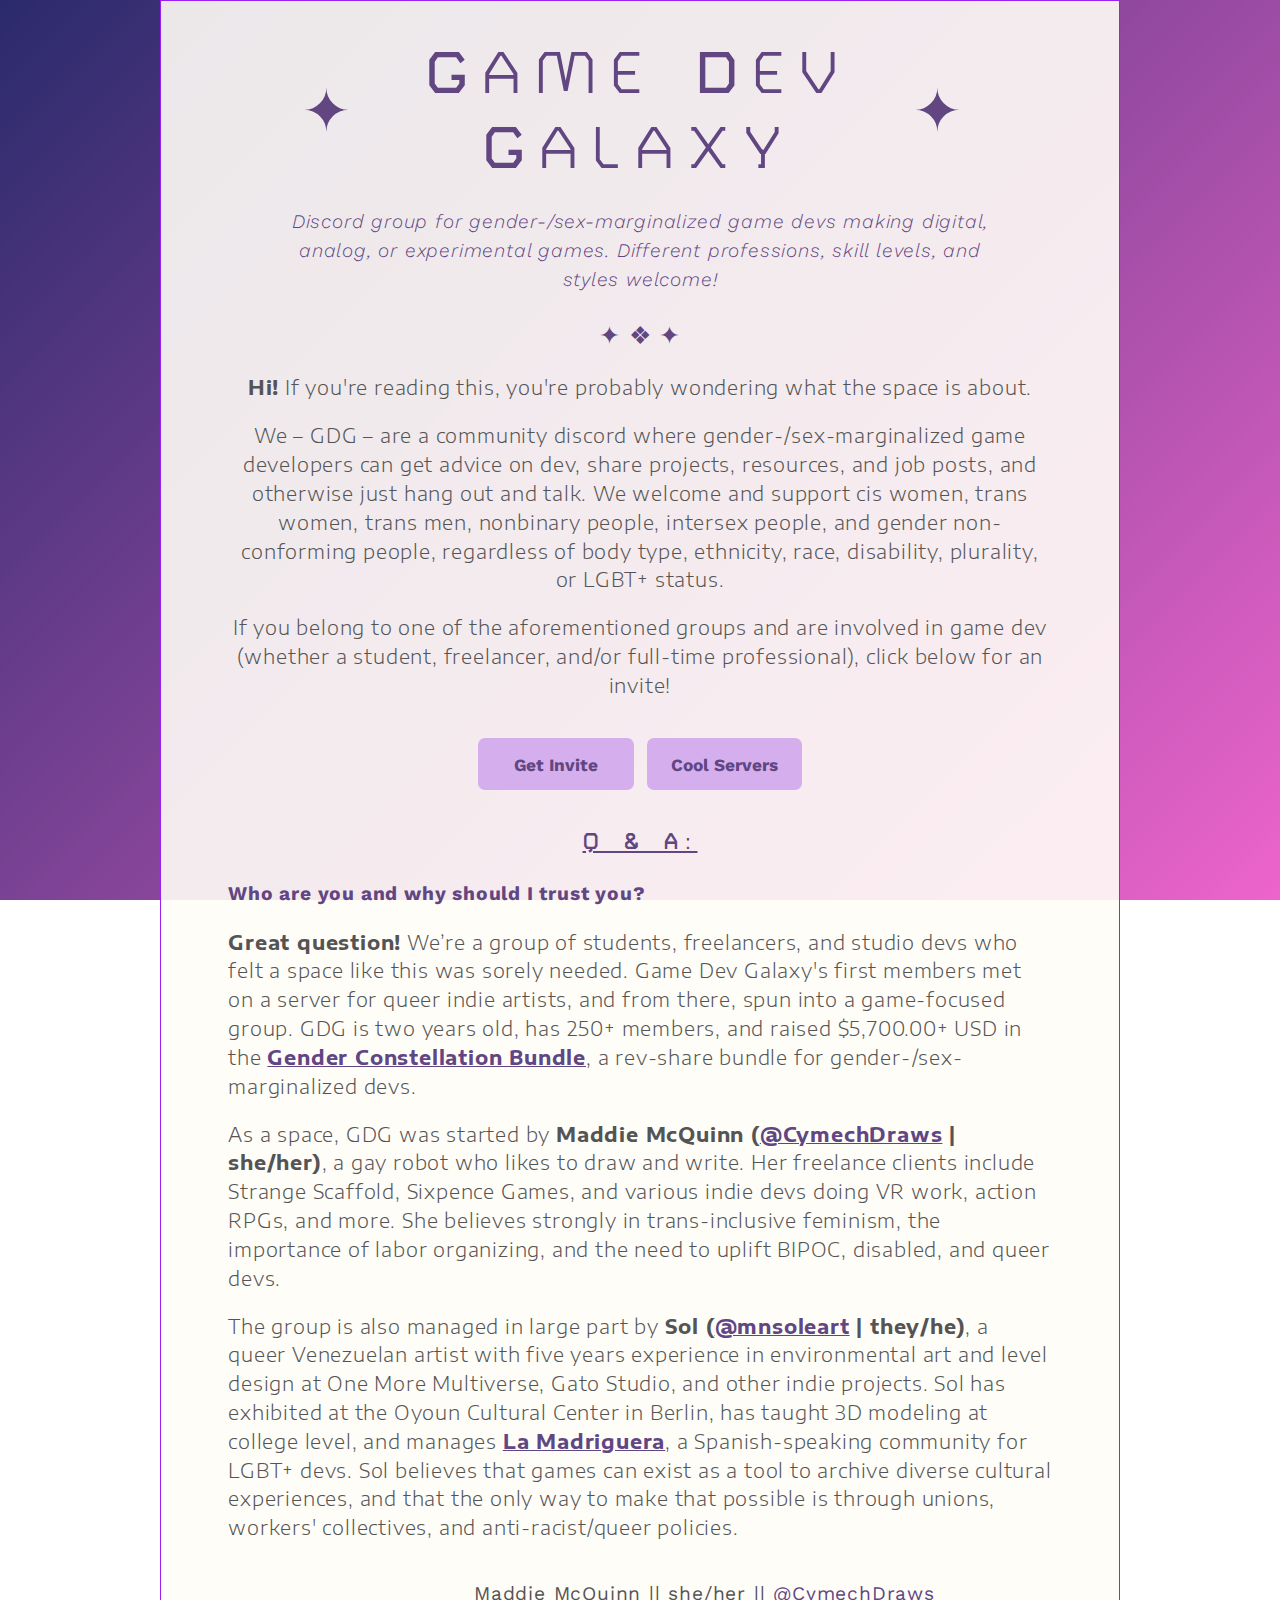
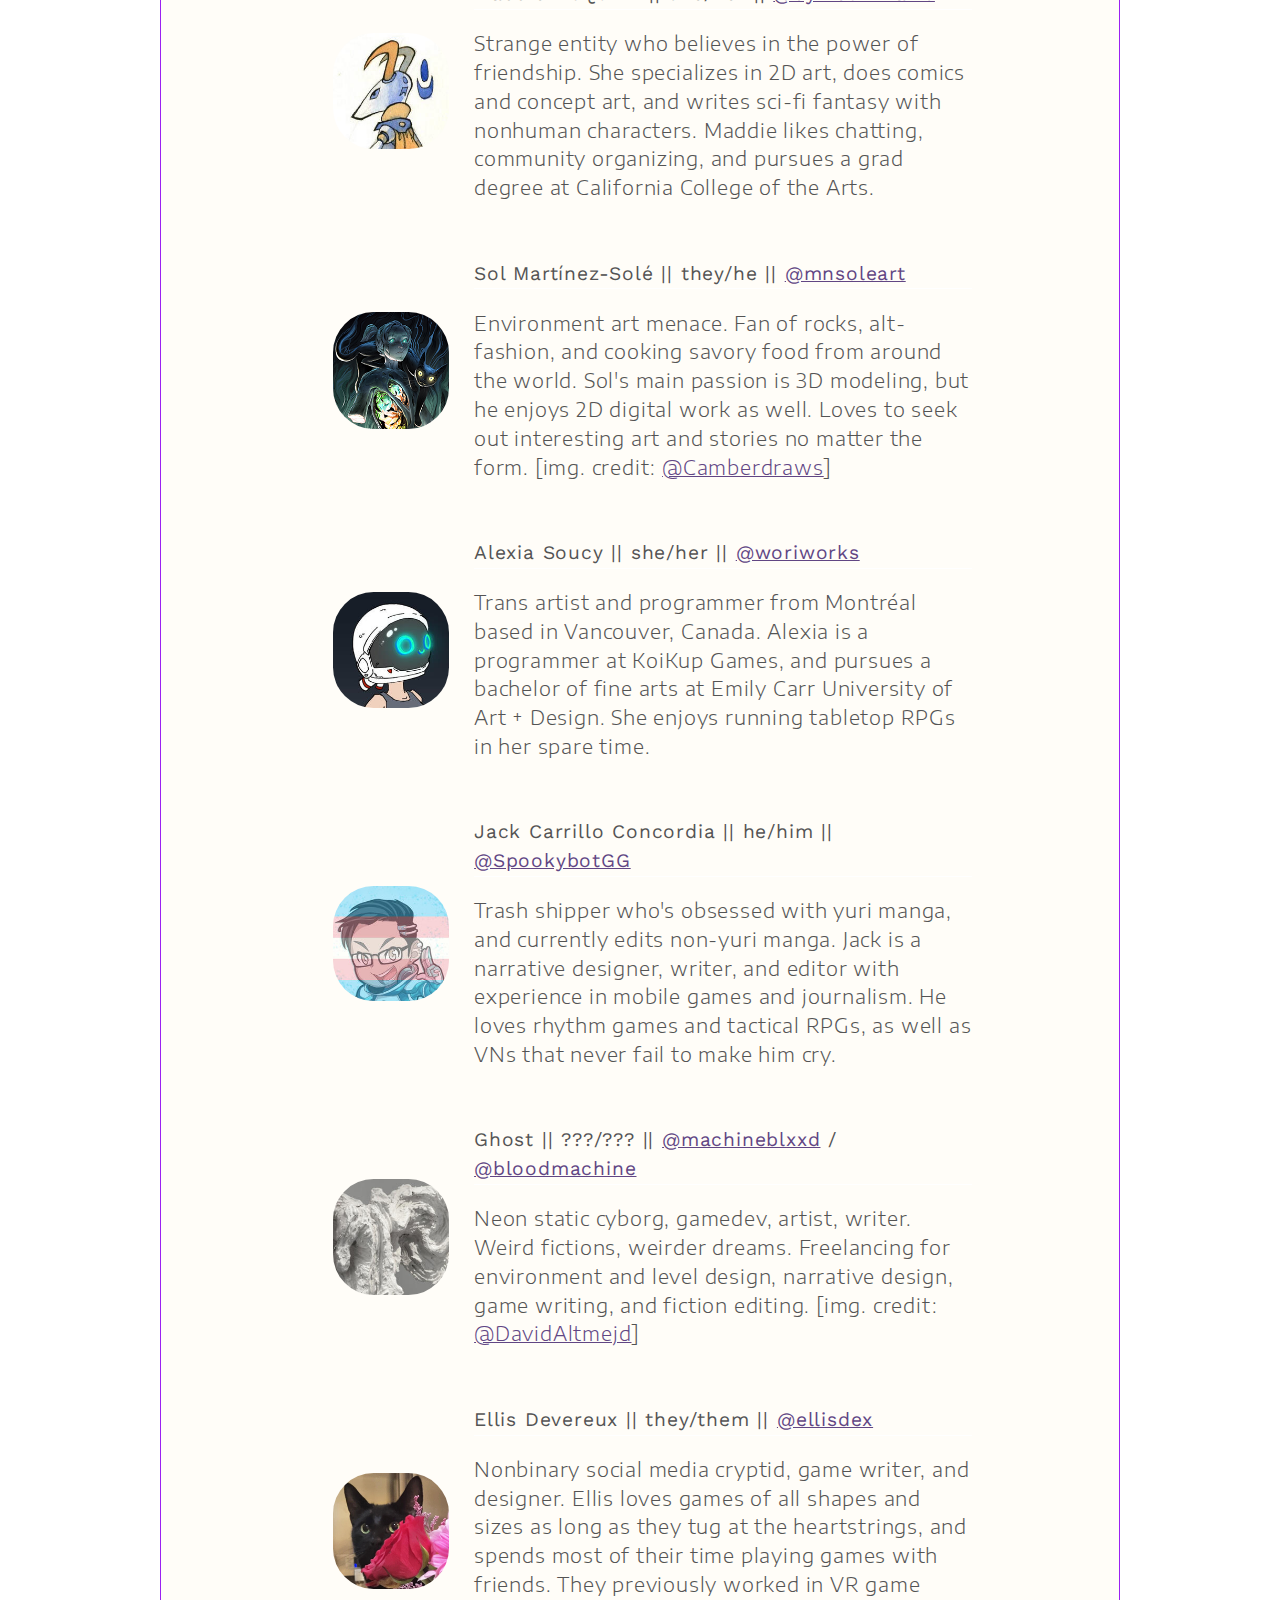
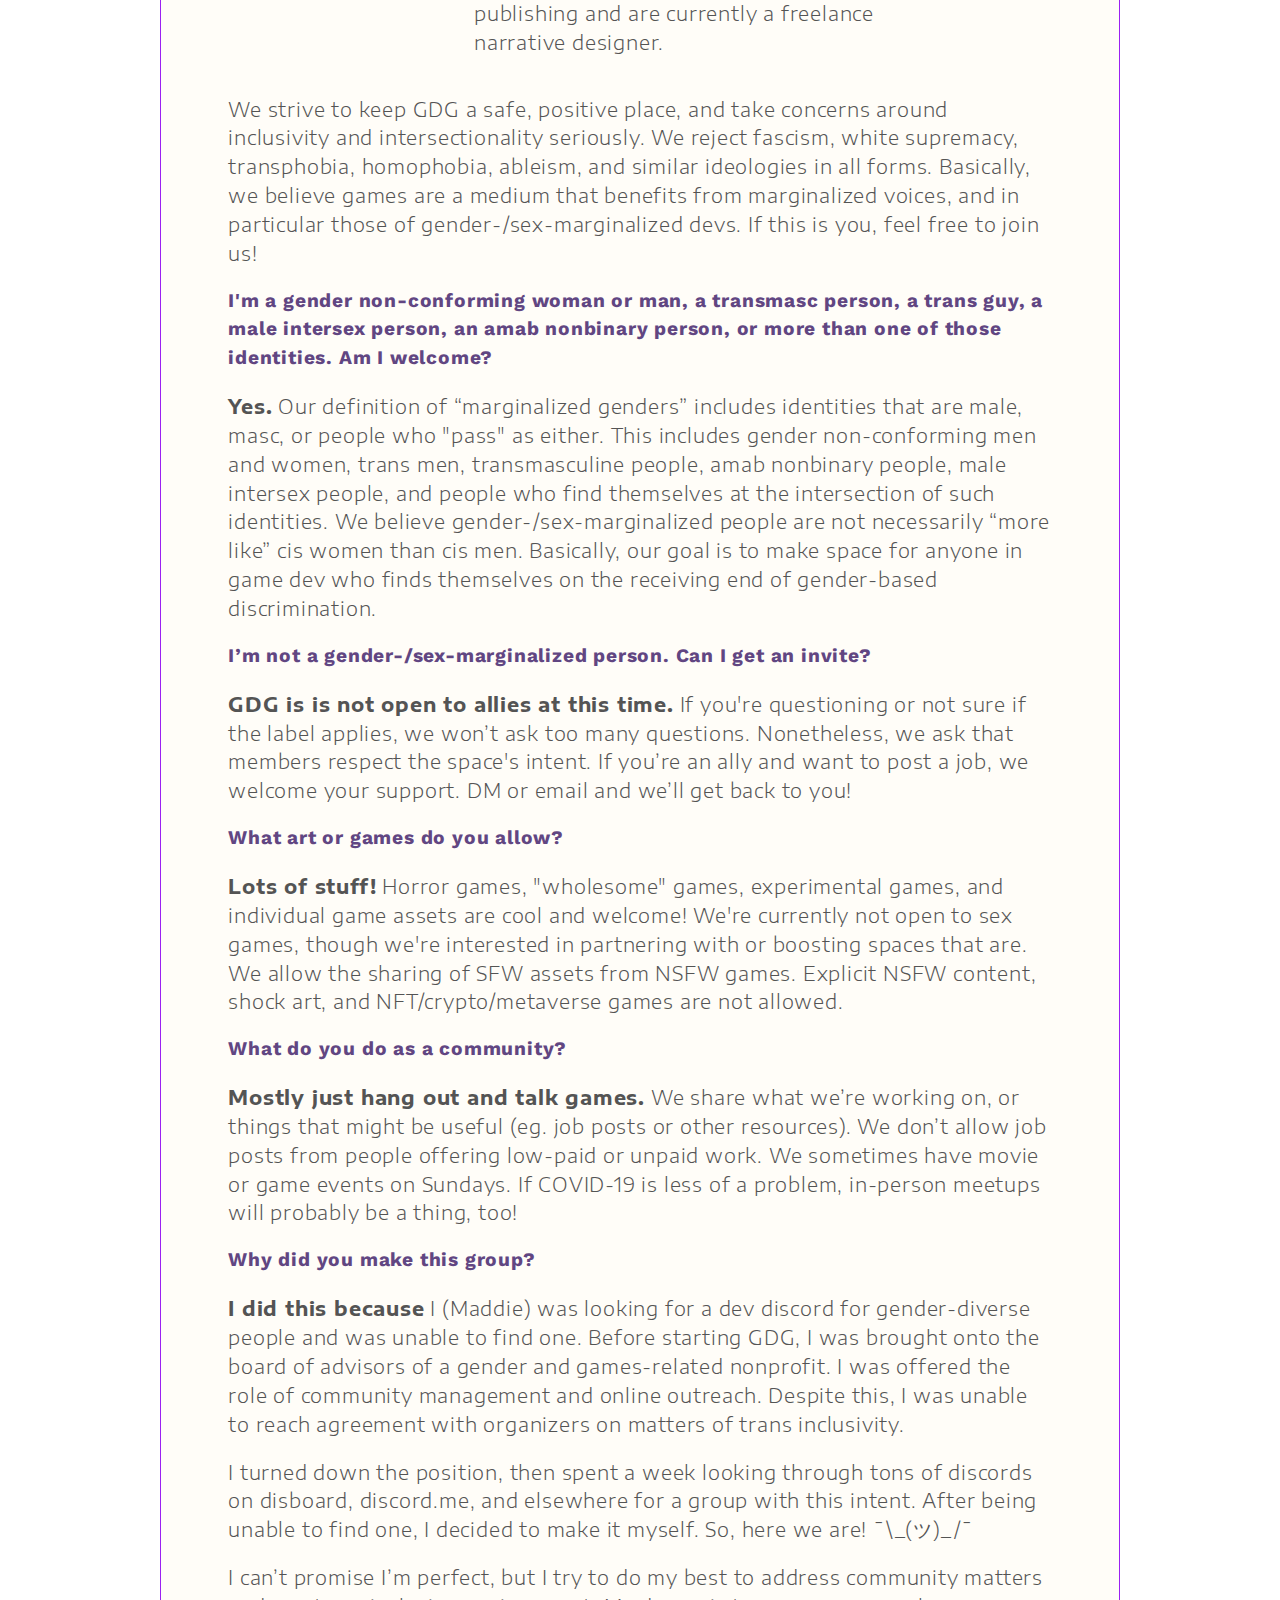
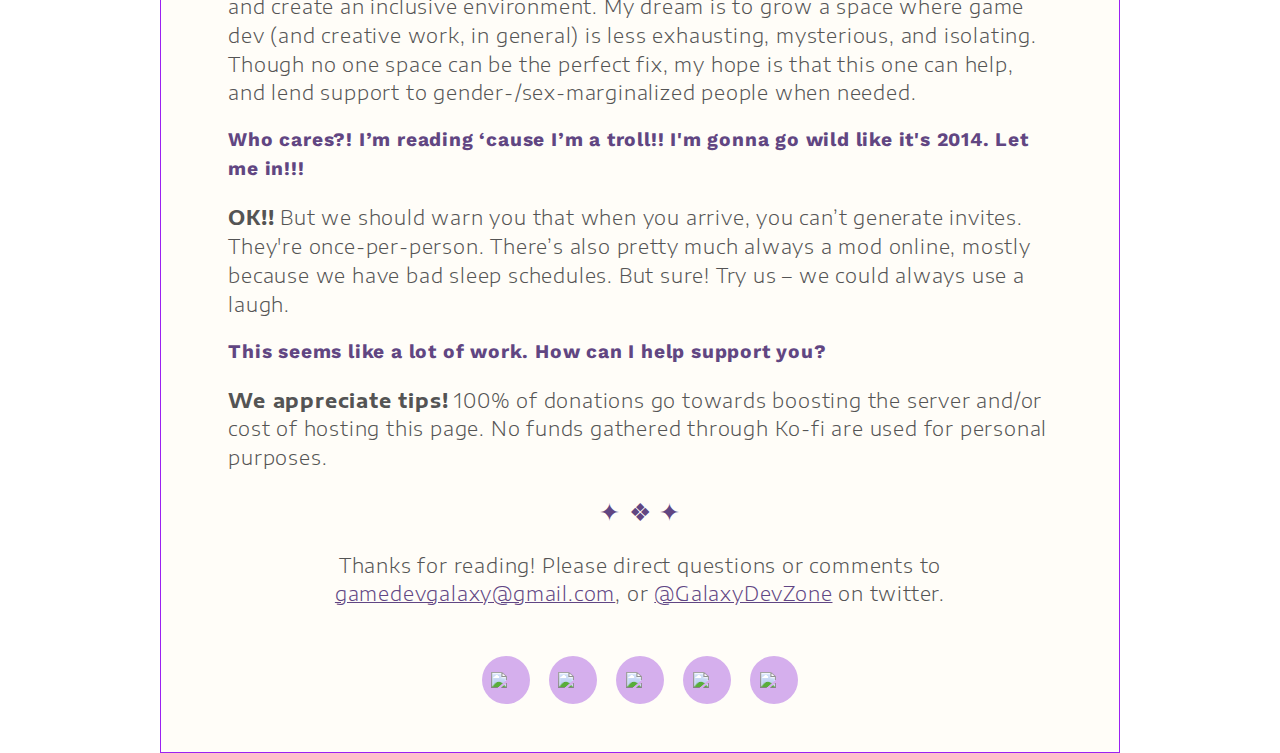
==== commit 0573dcc8: "updated links and copy" ====
--- a/index.html
+++ b/index.html
@@ -8,8 +8,34 @@
 		<link rel="preconnect" href="https://fonts.gstatic.com" crossorigin>
 		<link href="https://fonts.googleapis.com/css2?family=Encode+Sans+Expanded:wght@200;300&family=Turret+Road:wght@400;500;800&family=Work+Sans:ital,wght@0,300;0,400;1,300&display=swap" rel="stylesheet">
 		<link rel="icon" type="image/x-icon" href="./icons/favicon.png">
-		<meta property="og:image" content="h./icons/favicon.png" />
-<meta property="twitter:card" content="summary_large_image">
+		<!-- HTML Meta Tags -->
+		<title>Game Dev Galaxy</title>
+		<meta name="description" content="Discord group for gender-/sex-marginalized game devs making digital, analog, or experimental games.">
+
+
+		<!-- Google / Search Engine Tags -->
+		<meta itemprop="name" content="Game Dev Galaxy">
+		<meta itemprop="description" content="Discord group for gender-/sex-marginalized game devs making digital, analog, or experimental games.">
+		<meta itemprop="image" content="./icons/favicon.png">
+		<meta property="image:width" content="600" /> 
+		<meta property="image:height" content="600" />
+
+		<!-- Facebook Meta Tags -->
+		<meta property="og:url" content="https://gamedevgalaxy.github.io">  <!-- REPLACE THIS -->
+		<meta property="og:type" content="website">
+		<meta property="og:title" content="Game Dev Galaxy">
+		<meta property="og:description" content="Discord group for gender-/sex-marginalized game devs making digital, analog, or experimental games.">
+		<meta property="og:image" content="./icons/favicon.png">
+		<meta property="og:image:width" content="600" /> 
+		<meta property="og:image:height" content="600" />
+
+		<!-- Twitter Meta Tags -->
+		<meta name="twitter:card" content="summary_large_image">
+		<meta name="twitter:title" content="Game Dev Galaxy">
+		<meta name="twitter:description" content="Discord group for gender-/sex-marginalized game devs making digital, analog, or experimental games.">
+		<meta name="twitter:image" content="./icons/favicon.png">
+
+		<!-- Meta Tags Generated via http://heymeta.com, thank you heymeta.com -->
 	</head>
 		<title>Game Dev Galaxy</title>
 </main>
@@ -34,9 +60,9 @@
 		<div class="qna">
 			<h3>Q & A:</h3>
 			<p class="q"><b>Who are you and why should I trust you?</b></p>
-			<p>Great question! We’re a group of students, freelancers, and studio devs who felt a space like this was sorely needed. Game Dev Galaxy's first members met on a server for queer indie artists, and from there, spun into a game-focused group. GDG is two years old, has 250+ members, and raised $5,700.00+ USD in the <a href="https://itch.io/b/1274/-gender-constellation-bundle-" target="_blank">Gender Constellation Bundle</a>, a rev-share bundle for gender-/sex-marginalized devs.</p>
+			<p><b>Great question!</b> We’re a group of students, freelancers, and studio devs who felt a space like this was sorely needed. Game Dev Galaxy's first members met on a server for queer indie artists, and from there, spun into a game-focused group. GDG is two years old, has 250+ members, and raised $5,700.00+ USD in the <a href="https://itch.io/b/1274/-gender-constellation-bundle-" target="_blank"><b>Gender Constellation Bundle</b></a>, a rev-share bundle for gender-/sex-marginalized devs.</p>
 			<p>As a space, GDG was started by <strong>Maddie McQuinn (<a href="https://twitter.com/CymechDraws" target="_blank">@CymechDraws</a> | she/her)</strong>, a gay robot who likes to draw and write. Her freelance clients include Strange Scaffold, Sixpence Games, and various indie devs doing VR work, action RPGs, and more. She believes strongly in trans-inclusive feminism, the importance of labor organizing, and the need to uplift BIPOC, disabled, and queer devs.</p>
-			<p>The group is also managed in large part by <strong>Sol (<a href="https://twitter.com/mnsoleart" target="_blank">@mnsoleart</a> | they/he)</strong>, a queer Venezuelan artist with five years experience in environmental art and level design at One More Multiverse, Gato Studio, and other indie projects. Sol has exhibited at the Oyoun Cultural Center in Berlin, has taught 3D modeling at college level, and manages <a href="https://mobile.twitter.com/Madriguera_lgbt" target="_blank">La Madriguera</a>, a Spanish-speaking community for LGBT+ devs. Sol believes that games can exist as a tool to archive diverse cultural experiences, and that the only way to make that possible is through unions, workers' collectives, and anti-racist policies. </p>
+			<p>The group is also managed in large part by <strong>Sol (<a href="https://twitter.com/mnsoleart" target="_blank">@mnsoleart</a> | they/he)</strong>, a queer Venezuelan artist with five years experience in environmental art and level design at One More Multiverse, Gato Studio, and other indie projects. Sol has exhibited at the Oyoun Cultural Center in Berlin, has taught 3D modeling at college level, and manages <a href="https://mobile.twitter.com/Madriguera_lgbt" target="_blank"><b>La Madriguera</b></a>, a Spanish-speaking community for LGBT+ devs. Sol believes that games can exist as a tool to archive diverse cultural experiences, and that the only way to make that possible is through unions, workers' collectives, and anti-racist/queer policies. </p>
 			<p></p>
 
 			<div class="admins"> 
@@ -53,22 +79,22 @@
 				</div>
 				<div class="flex-container" id="sol">
 					<div class="portrait">
-						<a href="https://twitter.com/mnsoleart" target="_blank">
+						<a href="https://twitter.com/_futureruins" target="_blank">
 							<img src="./icons/sol.png" alt="ominous stone statue with a crystal chest and a black cat resting on its shoulders"></a>
 					</div>
 					<div class="bio">
-						<p class="data">Sol Martínez-Solé|| they/he || <a href="https://twitter.com/mnsoleart" target="_blank">@mnsoleart</a></p>
-						<p>Environment art menace. Fan of rocks, alt-fashion, and cooking savory food from around the world. Sol's main passion is 3D modeling, but he enjoys 2D digital work as well. Loves to seek out interesting art and stories no matter the form. [img. credit: <a href="" target="_blank">@Camberdraws</a>]</p>
+						<p class="data">Sol Martínez-Solé || they/he || <a href="https://twitter.com/_futureruins" target="_blank">@mnsoleart</a></p>
+						<p>Environment art menace. Fan of rocks, alt-fashion, and cooking savory food from around the world. Sol's main passion is 3D modeling, but he enjoys 2D digital work as well. Loves to seek out interesting art and stories no matter the form. [img. credit: <a href="https://twitter.com/camberdraws" target="_blank">@Camberdraws</a>]</p>
 					</div>
 				</div>
 				<div class="flex-container" id="alexia">
 					<div class="portrait">
-						<a href="https://twitter.com/woriworks" target="_blank">
+						<a href="https://cohost.org/woriworks" target="_blank">
 							<img src="./icons/alexia.png" alt="avatar of a computer-faced, emoji-expressioned astronaut">
 						</a>
 					</div>
 					<div class="bio">
-						<p class="data">Alexia Soucy || she/her || <a href="https://twitter.com/woriworks" target="_blank">@woriworks</a></p>
+						<p class="data">Alexia Soucy || she/her || <a href="https://cohost.org/woriworks" target="_blank">@woriworks</a></p>
 						<p>Trans artist and programmer from Montréal based in Vancouver, Canada. Alexia is a programmer at KoiKup Games, and pursues a bachelor of fine arts at Emily Carr University of Art + Design. She enjoys running tabletop RPGs in her spare time.</p>
 					</div>
 				</div>
@@ -90,18 +116,18 @@
 						</a>
 					</div>
 					<div class="bio">
-						<p class="data">Ghost || ???/??? || <a href="https://twitter.com/machineblxxd" target="_blank">@machineblxxd</a> <a href="https://twitter.com/bloodmachine" target="_blank">/@bloodmachine</a></p>
+						<p class="data">Ghost || ???/??? || <a href="https://twitter.com/machineblxxd" target="_blank">@machineblxxd</a> / <a href="https://cohost.org/bloodmachine/" target="_blank">@bloodmachine</a></p>
 						<p>Neon static cyborg, gamedev, artist, writer. Weird fictions, weirder dreams. Freelancing for environment and level design, narrative design, game writing, and fiction editing.  [img. credit: <a href="https://twitter.com/DavidAltmejd" target="_blank">@DavidAltmejd</a>]</p>
 					</div>
 				</div>
 				<div class="flex-container" id="ellis">
 					<div class="portrait">
-						<a href="https://twitter.com/ellisdex" target="_blank">
+						<a href="https://twitter.com/ellisdex_" target="_blank">
 							<img src="./icons/ellis.png" alt="black cat peers from red rose">
 						</a>
 					</div>
 					<div class="bio">
-						<p class="data">Ellis Devereux || they/them || <a href="https://twitter.com/ellisdex" target="_blank">@ellisdex</a></p>
+						<p class="data">Ellis Devereux || they/them || <a href="https://twitter.com/ellisdex_" target="_blank">@ellisdex</a></p>
 						<p>Nonbinary social media cryptid, game writer, and designer. Ellis loves games of all shapes and sizes as long as they tug at the heartstrings, and spends most of their time playing games with friends. They previously worked in VR game publishing and are currently a freelance narrative designer.</p>
 					</div>
 				</div>
@@ -122,7 +148,7 @@
 			<p>I can’t promise I’m perfect, but I try to do my best to address community matters and create an inclusive environment. My dream is to grow a space where game dev (and creative work, in general) is less exhausting, mysterious, and isolating. Though no one space can be the perfect fix, my hope is that this one can help, and lend support to gender-/sex-marginalized people when needed.</p>
 			<p class="q"><b>Who cares?! I’m reading ‘cause I’m a troll!! I'm gonna go wild like it's 2014. Let me in!!!</b></p>
 			<p><b>OK!!</b> But we should warn you that when you arrive, you can’t generate invites. They're once-per-person. There’s also pretty much always a mod online, mostly because we have bad sleep schedules. But sure! Try us – we could always use a laugh.</p>
-			<p class="q">This seems like a lot of work. How can I help support you?</p>
+			<p class="q"><b>This seems like a lot of work. How can I help support you?</b></p>
 			<p><b>We appreciate tips!</b> 100% of donations go towards boosting the server and/or cost of hosting this page. No funds gathered through Ko-fi are used for personal purposes.</p>
 		</div>
 		<footer>
--- a/stylesheet.css
+++ b/stylesheet.css
@@ -67,7 +67,11 @@
 	border-radius:35%;
 	border:none;
 	width:70%;
-	margin:0;
+	margin:auto;
+}
+
+.portrait a {
+	display:flex;
 }
 
 .bio {
@@ -211,9 +215,9 @@
 	border:none;
 	color:#614684;
 	width:9em;
-	height:4em;
+	height:3em;
 	border-radius:0.4em;
-	font-family: 'Encode Sans Expanded', sans-serif;
+	font-family: 'Work Sans', sans-serif;
 	font-weight:bold;
 	font-size:0.9em;
 	padding:1em;
@@ -314,7 +318,9 @@
         display: flex;
         flex-direction:column;
         padding:2em;
-    }
+        align-items:center;
+    }
+
 
     .portrait {
     	width:70%;
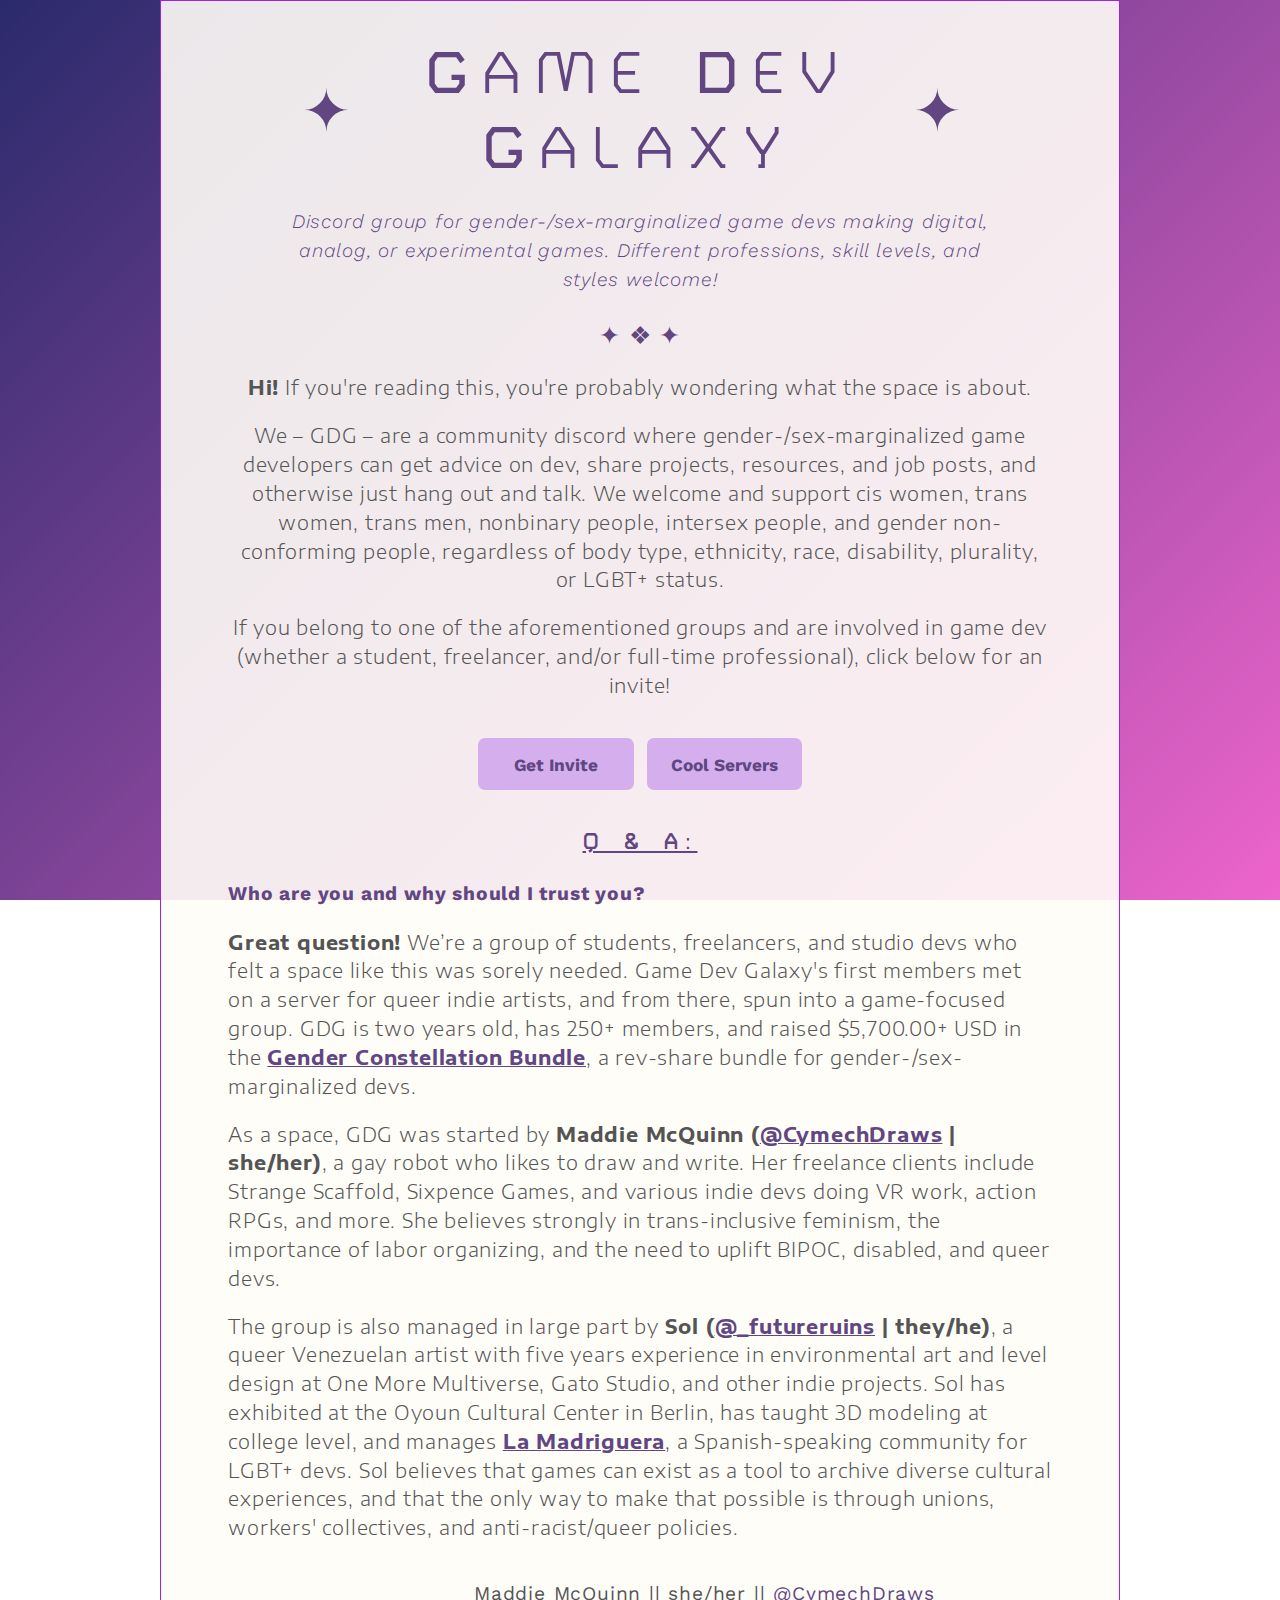
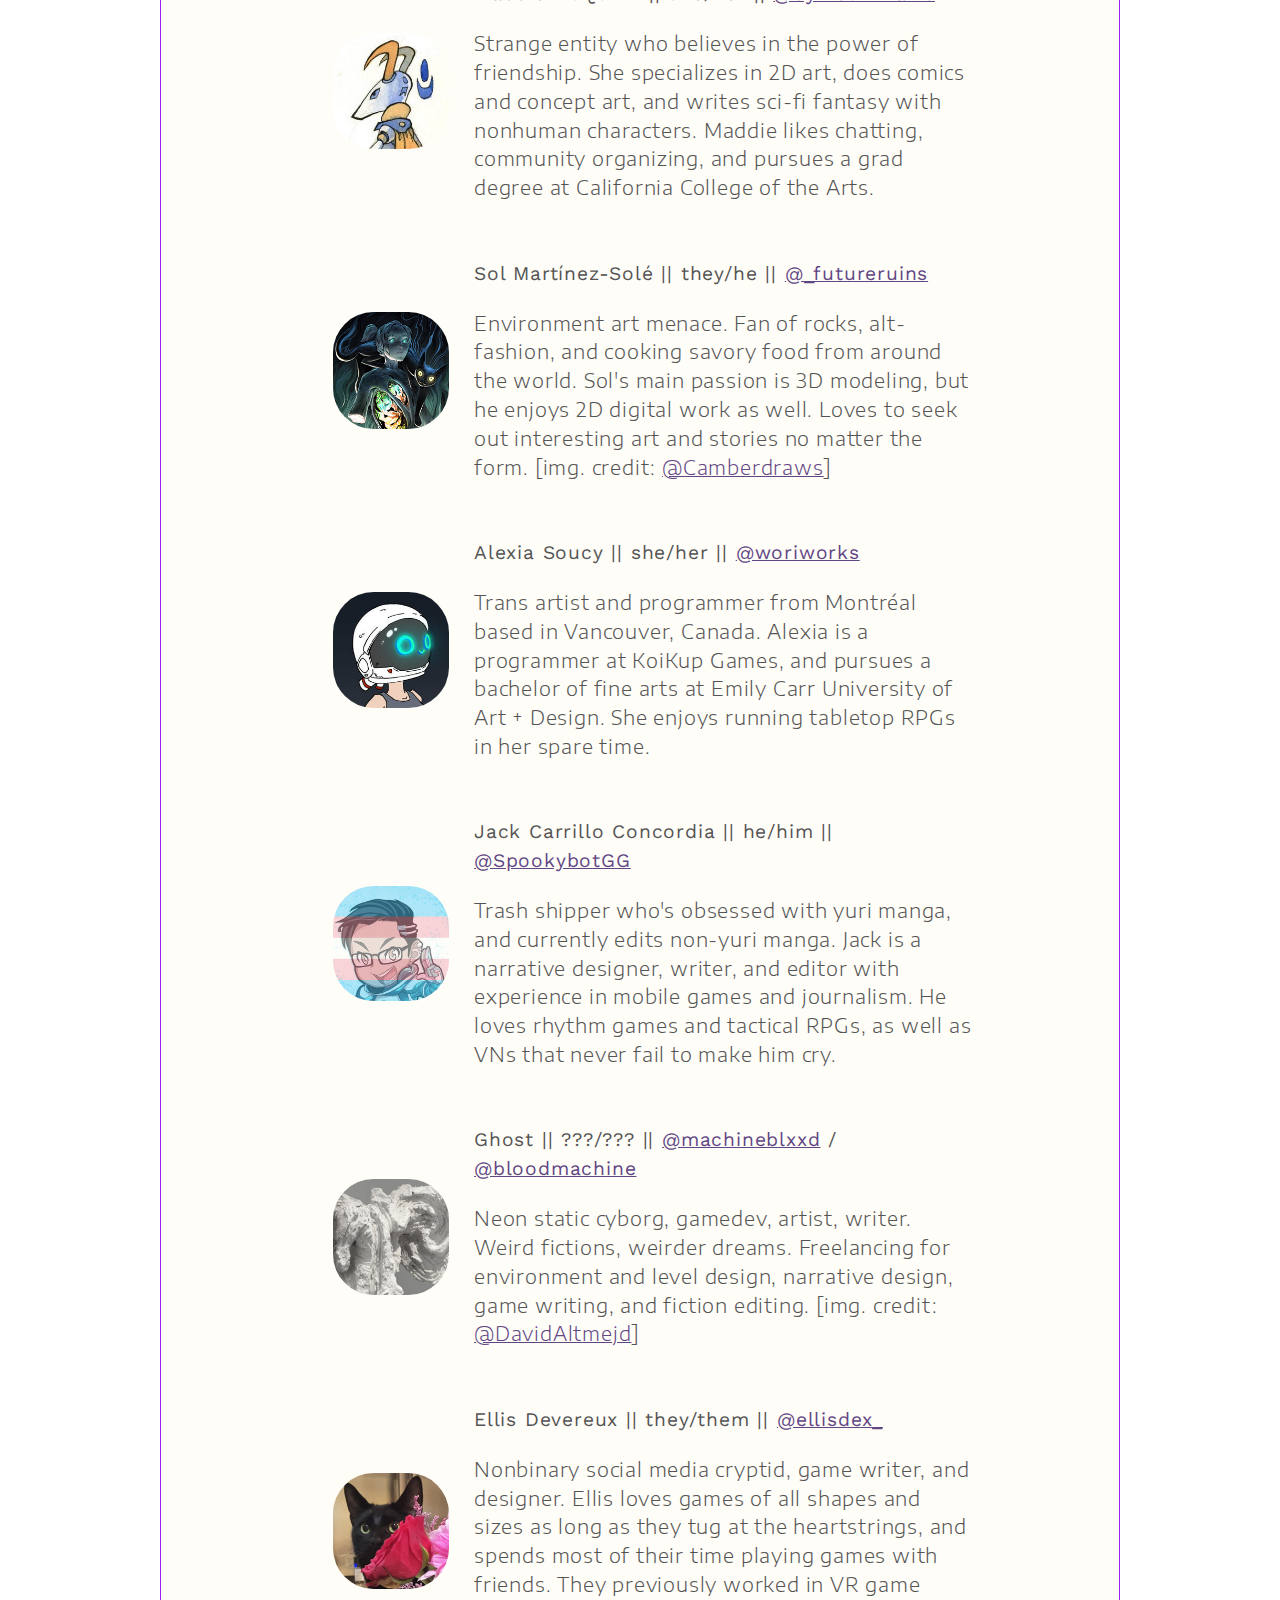
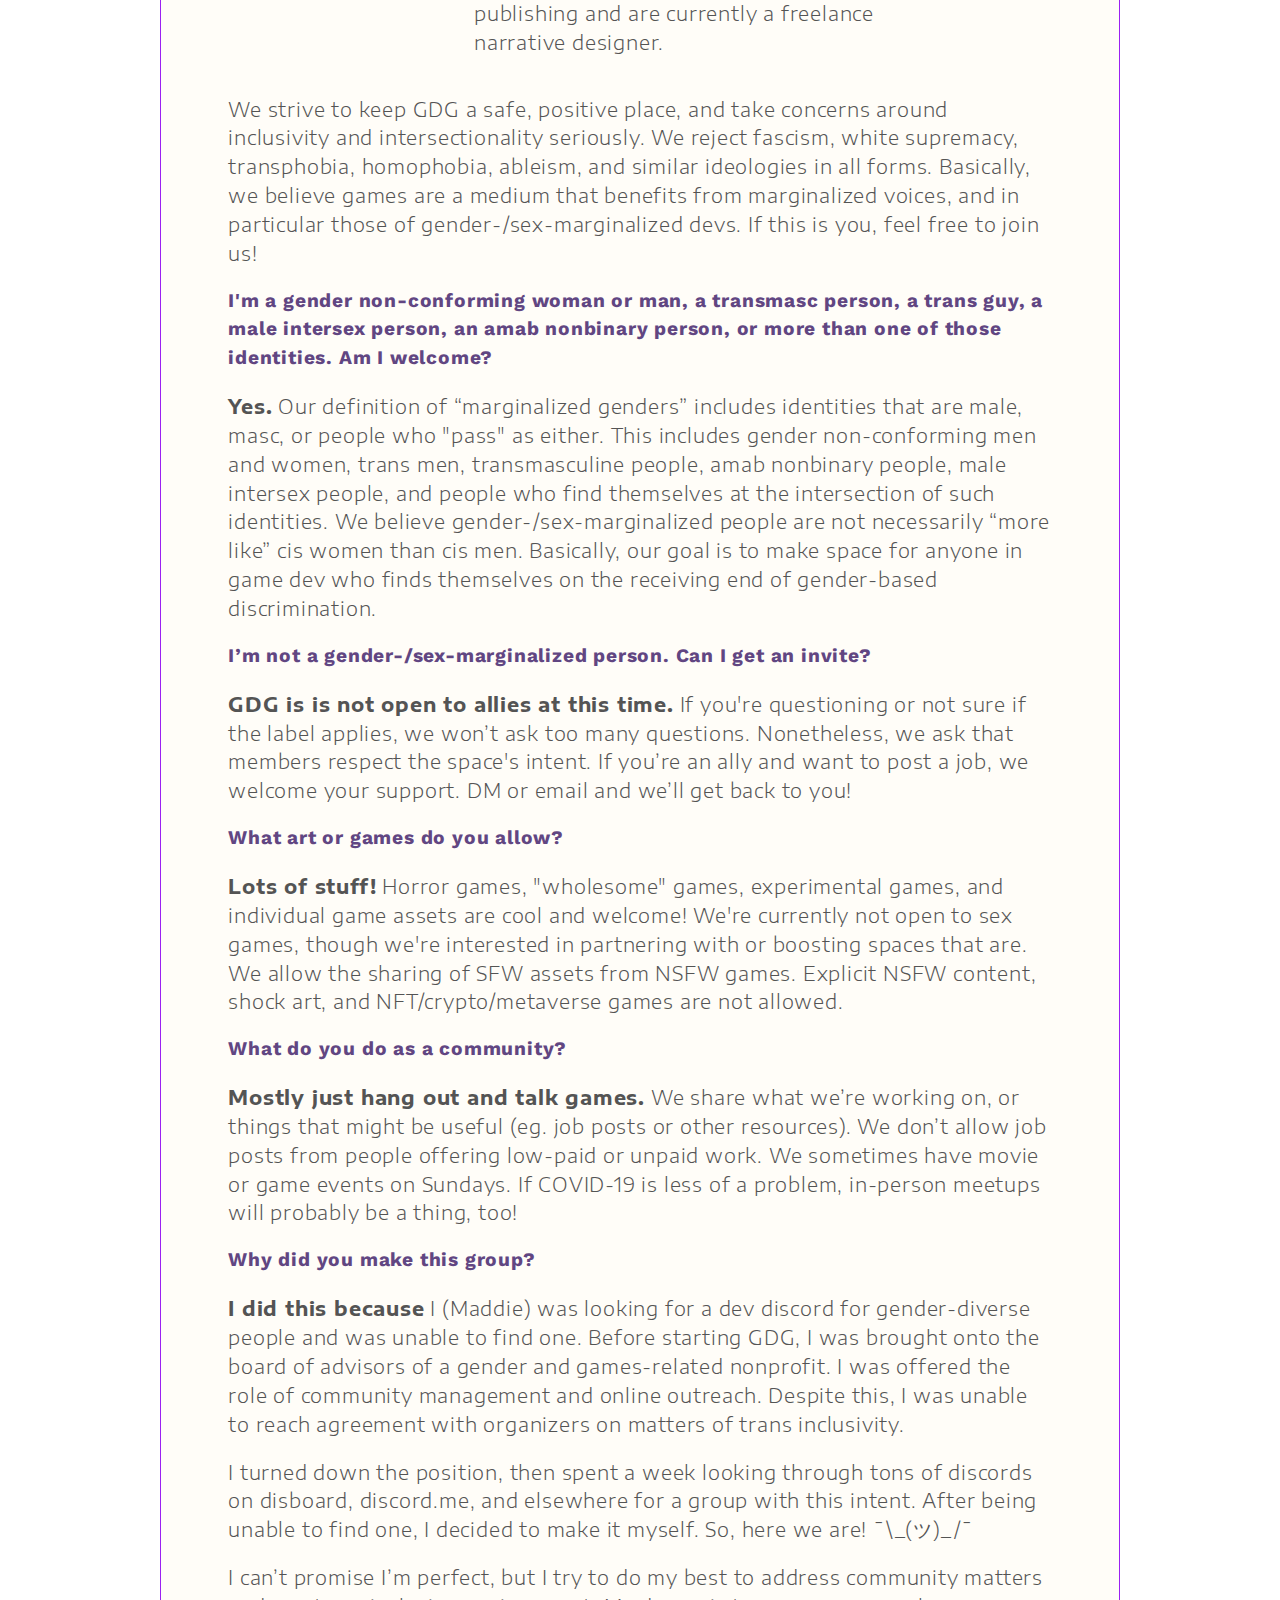
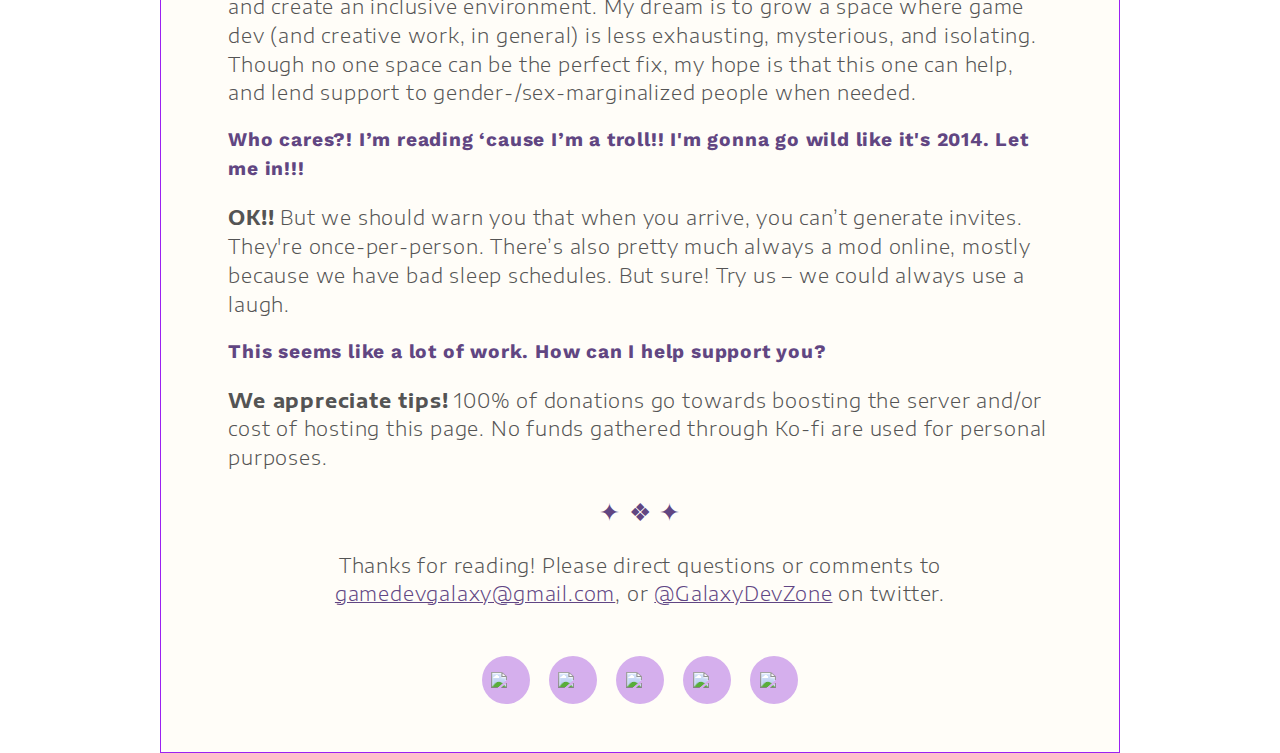
==== commit a65341c6: "copy copy copy" ====
--- a/index.html
+++ b/index.html
@@ -62,7 +62,7 @@
 			<p class="q"><b>Who are you and why should I trust you?</b></p>
 			<p><b>Great question!</b> We’re a group of students, freelancers, and studio devs who felt a space like this was sorely needed. Game Dev Galaxy's first members met on a server for queer indie artists, and from there, spun into a game-focused group. GDG is two years old, has 250+ members, and raised $5,700.00+ USD in the <a href="https://itch.io/b/1274/-gender-constellation-bundle-" target="_blank"><b>Gender Constellation Bundle</b></a>, a rev-share bundle for gender-/sex-marginalized devs.</p>
 			<p>As a space, GDG was started by <strong>Maddie McQuinn (<a href="https://twitter.com/CymechDraws" target="_blank">@CymechDraws</a> | she/her)</strong>, a gay robot who likes to draw and write. Her freelance clients include Strange Scaffold, Sixpence Games, and various indie devs doing VR work, action RPGs, and more. She believes strongly in trans-inclusive feminism, the importance of labor organizing, and the need to uplift BIPOC, disabled, and queer devs.</p>
-			<p>The group is also managed in large part by <strong>Sol (<a href="https://twitter.com/mnsoleart" target="_blank">@mnsoleart</a> | they/he)</strong>, a queer Venezuelan artist with five years experience in environmental art and level design at One More Multiverse, Gato Studio, and other indie projects. Sol has exhibited at the Oyoun Cultural Center in Berlin, has taught 3D modeling at college level, and manages <a href="https://mobile.twitter.com/Madriguera_lgbt" target="_blank"><b>La Madriguera</b></a>, a Spanish-speaking community for LGBT+ devs. Sol believes that games can exist as a tool to archive diverse cultural experiences, and that the only way to make that possible is through unions, workers' collectives, and anti-racist/queer policies. </p>
+			<p>The group is also managed in large part by <strong>Sol (<a href="https://twitter.com/_futureruins" target="_blank">@_futureruins</a> | they/he)</strong>, a queer Venezuelan artist with five years experience in environmental art and level design at One More Multiverse, Gato Studio, and other indie projects. Sol has exhibited at the Oyoun Cultural Center in Berlin, has taught 3D modeling at college level, and manages <a href="https://mobile.twitter.com/Madriguera_lgbt" target="_blank"><b>La Madriguera</b></a>, a Spanish-speaking community for LGBT+ devs. Sol believes that games can exist as a tool to archive diverse cultural experiences, and that the only way to make that possible is through unions, workers' collectives, and anti-racist/queer policies. </p>
 			<p></p>
 
 			<div class="admins"> 
@@ -83,7 +83,7 @@
 							<img src="./icons/sol.png" alt="ominous stone statue with a crystal chest and a black cat resting on its shoulders"></a>
 					</div>
 					<div class="bio">
-						<p class="data">Sol Martínez-Solé || they/he || <a href="https://twitter.com/_futureruins" target="_blank">@mnsoleart</a></p>
+						<p class="data">Sol Martínez-Solé || they/he || <a href="https://twitter.com/_futureruins" target="_blank">@_futureruins</a></p>
 						<p>Environment art menace. Fan of rocks, alt-fashion, and cooking savory food from around the world. Sol's main passion is 3D modeling, but he enjoys 2D digital work as well. Loves to seek out interesting art and stories no matter the form. [img. credit: <a href="https://twitter.com/camberdraws" target="_blank">@Camberdraws</a>]</p>
 					</div>
 				</div>
@@ -127,7 +127,7 @@
 						</a>
 					</div>
 					<div class="bio">
-						<p class="data">Ellis Devereux || they/them || <a href="https://twitter.com/ellisdex_" target="_blank">@ellisdex</a></p>
+						<p class="data">Ellis Devereux || they/them || <a href="https://twitter.com/ellisdex_" target="_blank">@ellisdex_</a></p>
 						<p>Nonbinary social media cryptid, game writer, and designer. Ellis loves games of all shapes and sizes as long as they tug at the heartstrings, and spends most of their time playing games with friends. They previously worked in VR game publishing and are currently a freelance narrative designer.</p>
 					</div>
 				</div>
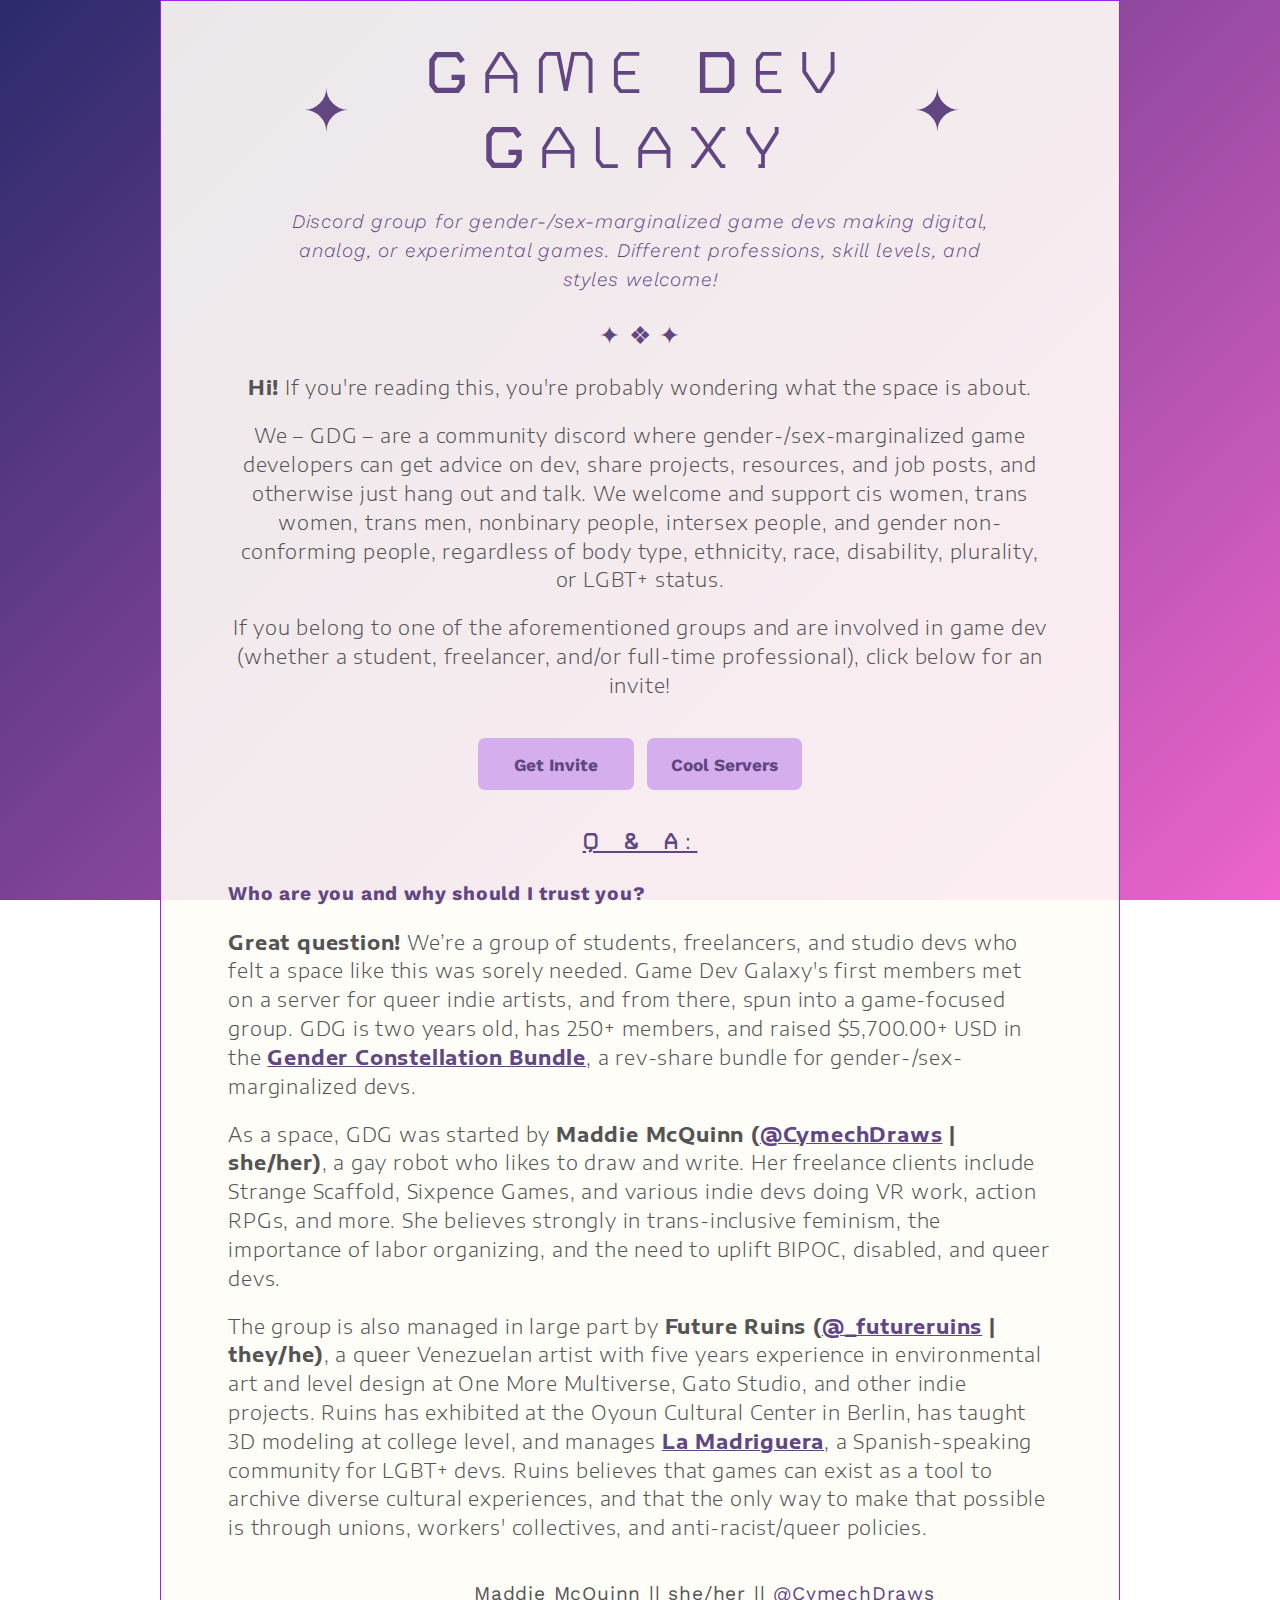
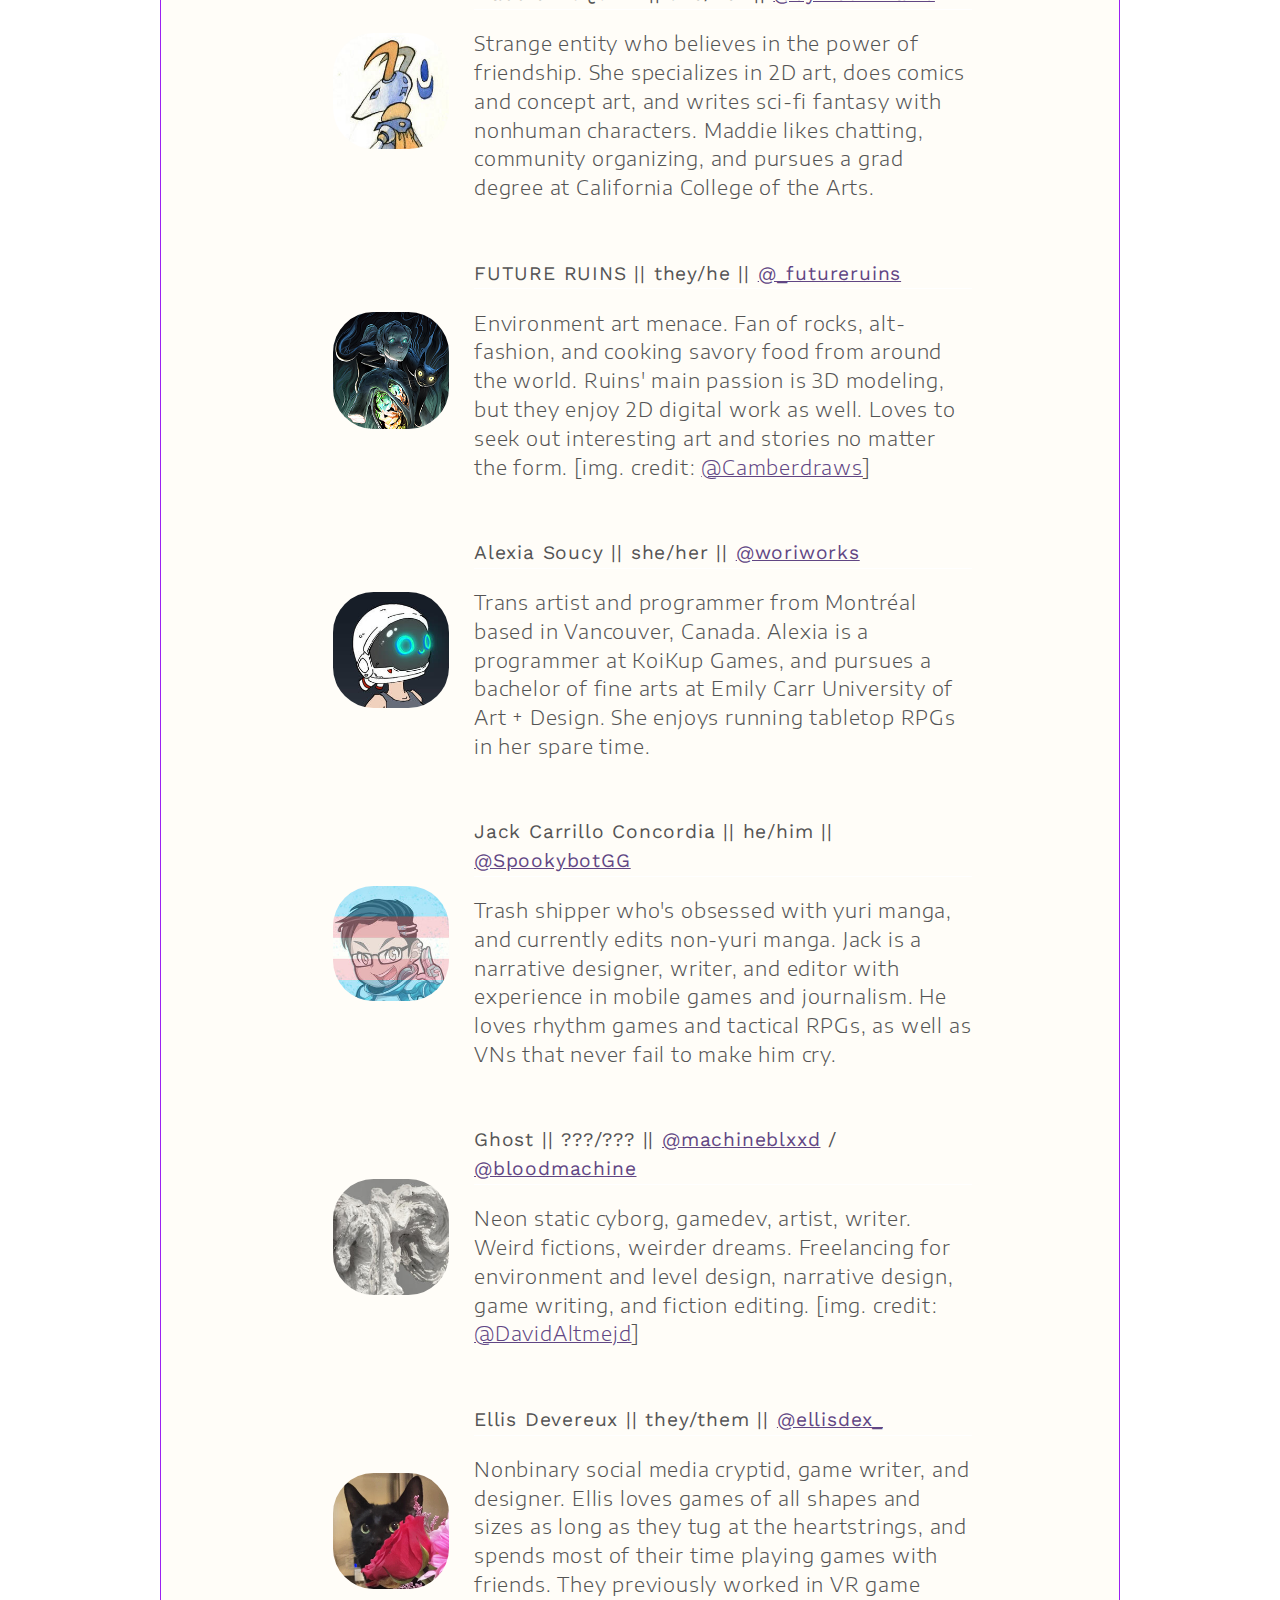
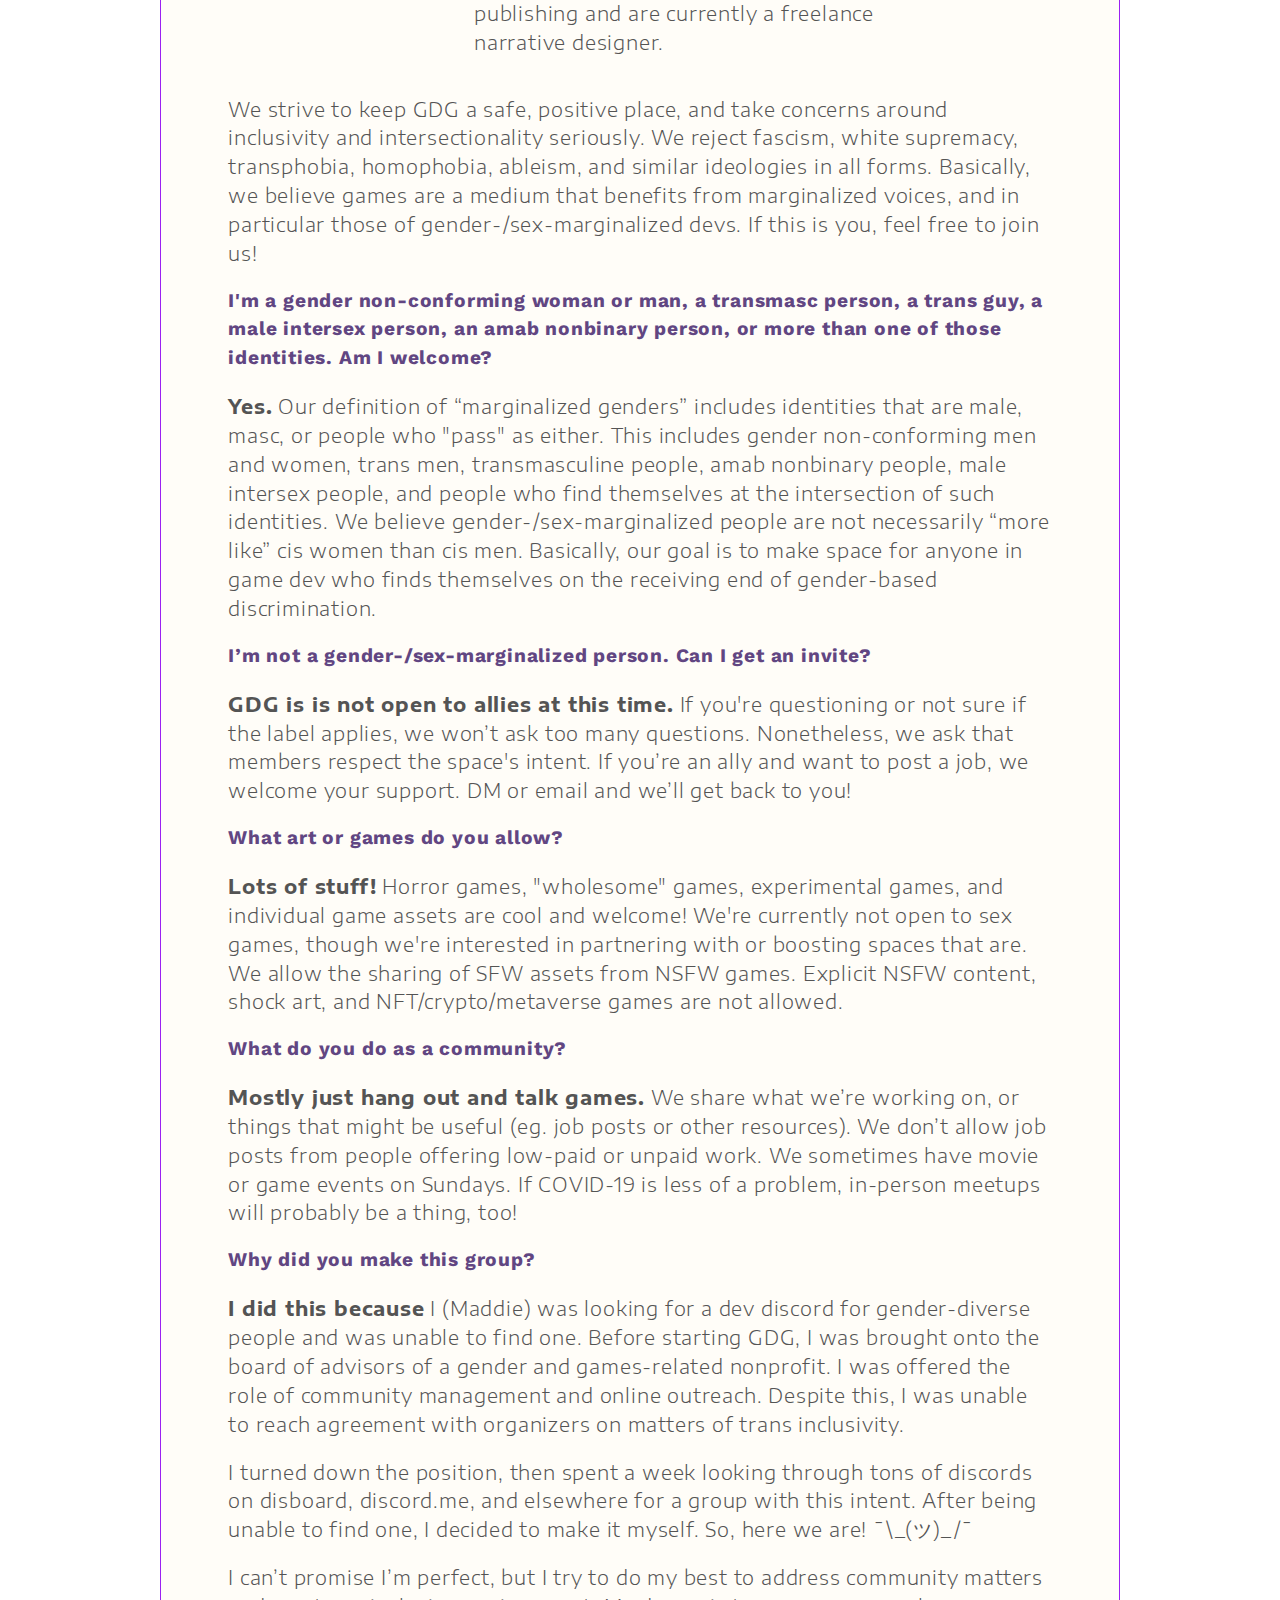
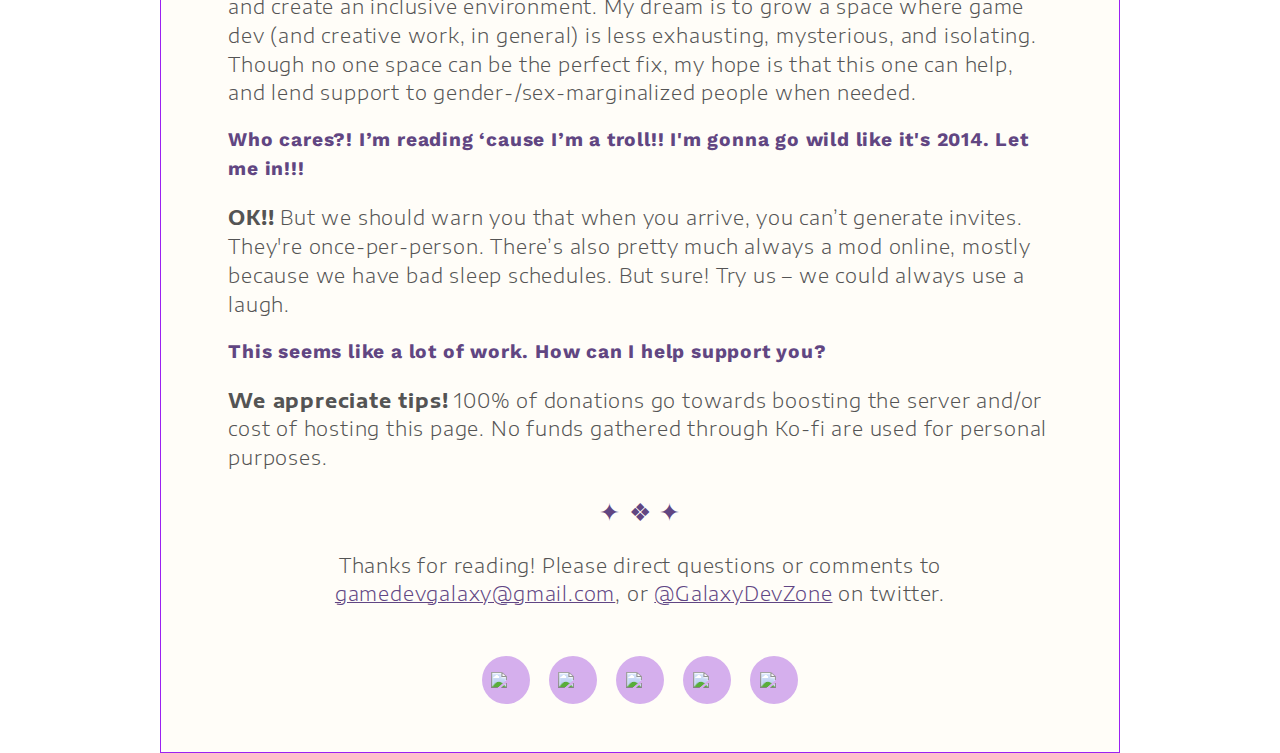
==== commit 1371a593: "updated names" ====
--- a/index.html
+++ b/index.html
@@ -62,7 +62,7 @@
 			<p class="q"><b>Who are you and why should I trust you?</b></p>
 			<p><b>Great question!</b> We’re a group of students, freelancers, and studio devs who felt a space like this was sorely needed. Game Dev Galaxy's first members met on a server for queer indie artists, and from there, spun into a game-focused group. GDG is two years old, has 250+ members, and raised $5,700.00+ USD in the <a href="https://itch.io/b/1274/-gender-constellation-bundle-" target="_blank"><b>Gender Constellation Bundle</b></a>, a rev-share bundle for gender-/sex-marginalized devs.</p>
 			<p>As a space, GDG was started by <strong>Maddie McQuinn (<a href="https://twitter.com/CymechDraws" target="_blank">@CymechDraws</a> | she/her)</strong>, a gay robot who likes to draw and write. Her freelance clients include Strange Scaffold, Sixpence Games, and various indie devs doing VR work, action RPGs, and more. She believes strongly in trans-inclusive feminism, the importance of labor organizing, and the need to uplift BIPOC, disabled, and queer devs.</p>
-			<p>The group is also managed in large part by <strong>Sol (<a href="https://twitter.com/_futureruins" target="_blank">@_futureruins</a> | they/he)</strong>, a queer Venezuelan artist with five years experience in environmental art and level design at One More Multiverse, Gato Studio, and other indie projects. Sol has exhibited at the Oyoun Cultural Center in Berlin, has taught 3D modeling at college level, and manages <a href="https://mobile.twitter.com/Madriguera_lgbt" target="_blank"><b>La Madriguera</b></a>, a Spanish-speaking community for LGBT+ devs. Sol believes that games can exist as a tool to archive diverse cultural experiences, and that the only way to make that possible is through unions, workers' collectives, and anti-racist/queer policies. </p>
+			<p>The group is also managed in large part by <strong>Future Ruins (<a href="https://twitter.com/_futureruins" target="_blank">@_futureruins</a> | they/he)</strong>, a queer Venezuelan artist with five years experience in environmental art and level design at One More Multiverse, Gato Studio, and other indie projects. Ruins has exhibited at the Oyoun Cultural Center in Berlin, has taught 3D modeling at college level, and manages <a href="https://mobile.twitter.com/Madriguera_lgbt" target="_blank"><b>La Madriguera</b></a>, a Spanish-speaking community for LGBT+ devs. Ruins believes that games can exist as a tool to archive diverse cultural experiences, and that the only way to make that possible is through unions, workers' collectives, and anti-racist/queer policies. </p>
 			<p></p>
 
 			<div class="admins"> 
@@ -77,14 +77,14 @@
 						<p>Strange entity who believes in the power of friendship. She specializes in 2D art, does comics and concept art, and writes sci-fi fantasy with nonhuman characters. Maddie likes chatting, community organizing, and pursues a grad degree at California College of the Arts.</p>
 					</div> <!-- 75% width -->
 				</div>
-				<div class="flex-container" id="sol">
+				<div class="flex-container" id="ruins">
 					<div class="portrait">
 						<a href="https://twitter.com/_futureruins" target="_blank">
 							<img src="./icons/sol.png" alt="ominous stone statue with a crystal chest and a black cat resting on its shoulders"></a>
 					</div>
 					<div class="bio">
-						<p class="data">Sol Martínez-Solé || they/he || <a href="https://twitter.com/_futureruins" target="_blank">@_futureruins</a></p>
-						<p>Environment art menace. Fan of rocks, alt-fashion, and cooking savory food from around the world. Sol's main passion is 3D modeling, but he enjoys 2D digital work as well. Loves to seek out interesting art and stories no matter the form. [img. credit: <a href="https://twitter.com/camberdraws" target="_blank">@Camberdraws</a>]</p>
+						<p class="data">FUTURE RUINS || they/he || <a href="https://twitter.com/_futureruins" target="_blank">@_futureruins</a></p>
+						<p>Environment art menace. Fan of rocks, alt-fashion, and cooking savory food from around the world. Ruins' main passion is 3D modeling, but they enjoy 2D digital work as well. Loves to seek out interesting art and stories no matter the form. [img. credit: <a href="https://twitter.com/camberdraws" target="_blank">@Camberdraws</a>]</p>
 					</div>
 				</div>
 				<div class="flex-container" id="alexia">
@@ -162,4 +162,4 @@
 				<a href="https://ko-fi.com/gamedevgalaxy" target="_blank" class="test"><img src="./icons/kofi.png"></a></div>
 		</footer>
 	</div>
-</body>+</body>
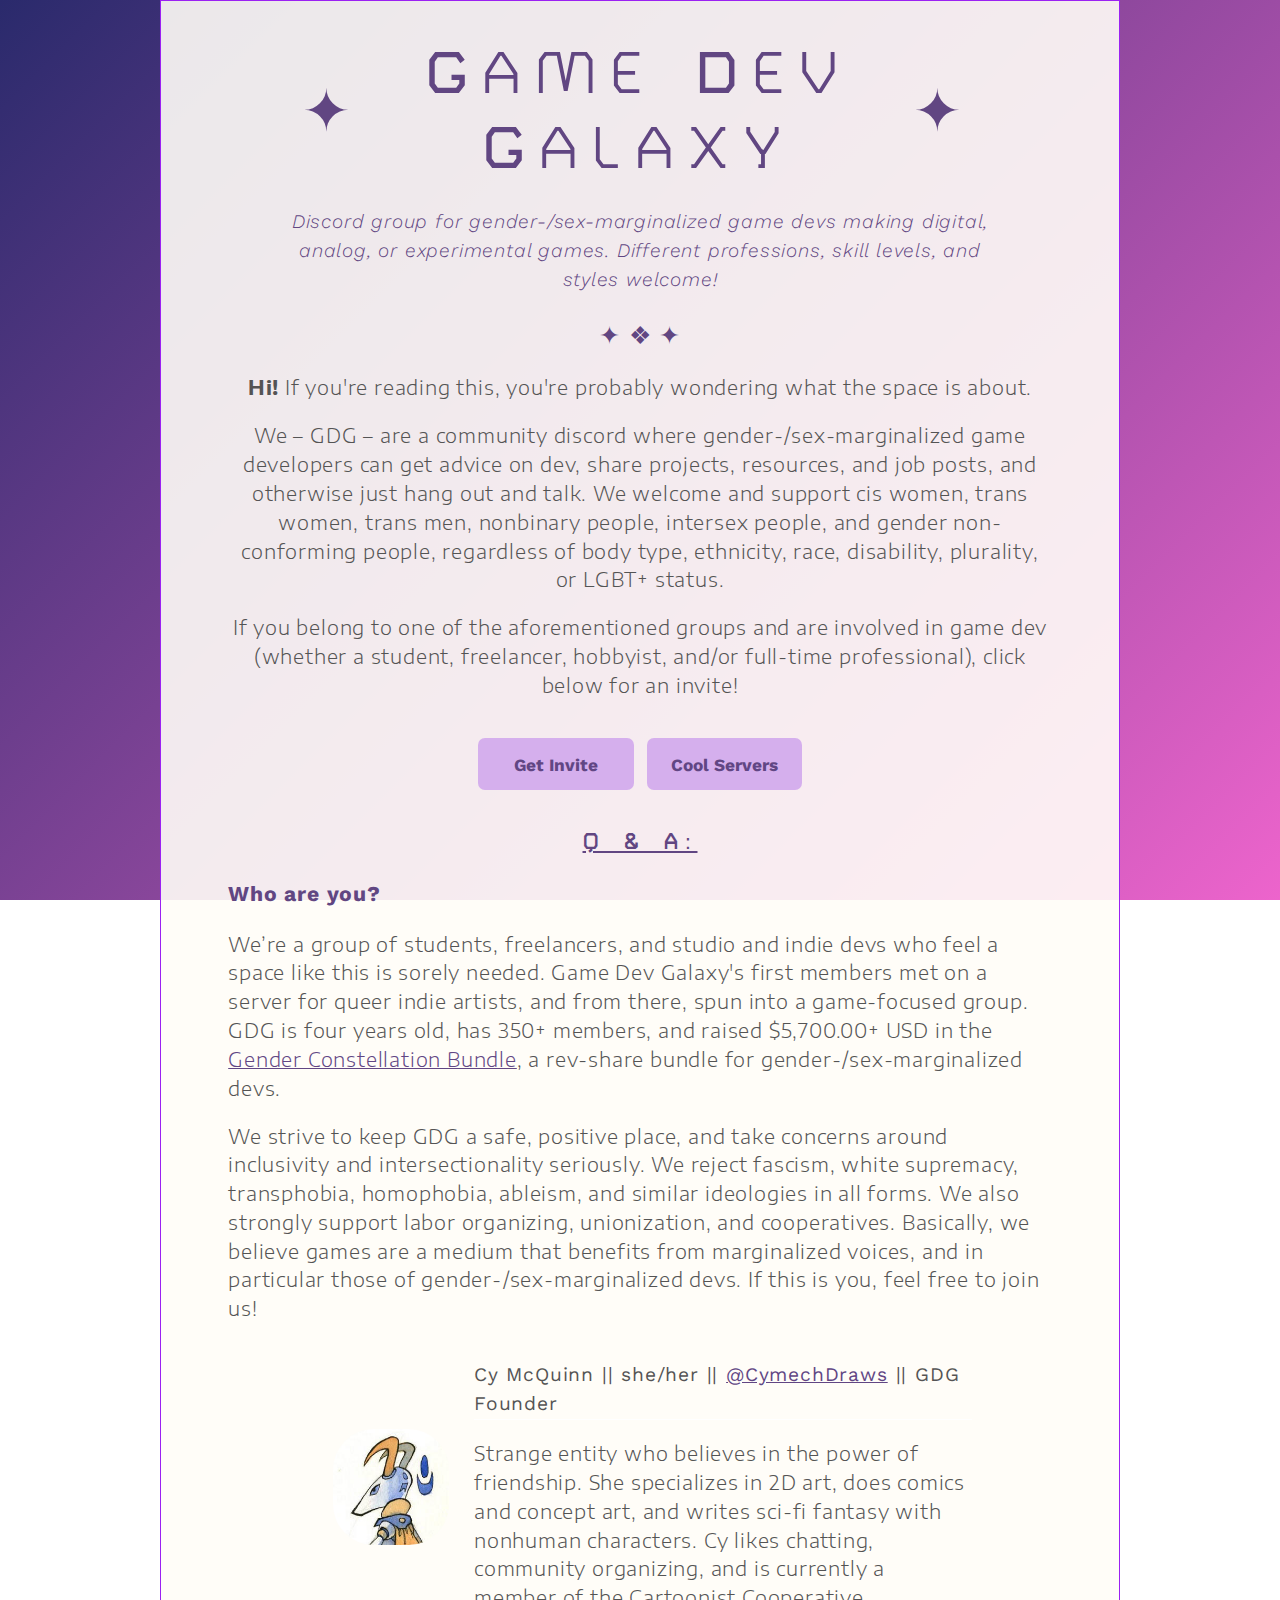
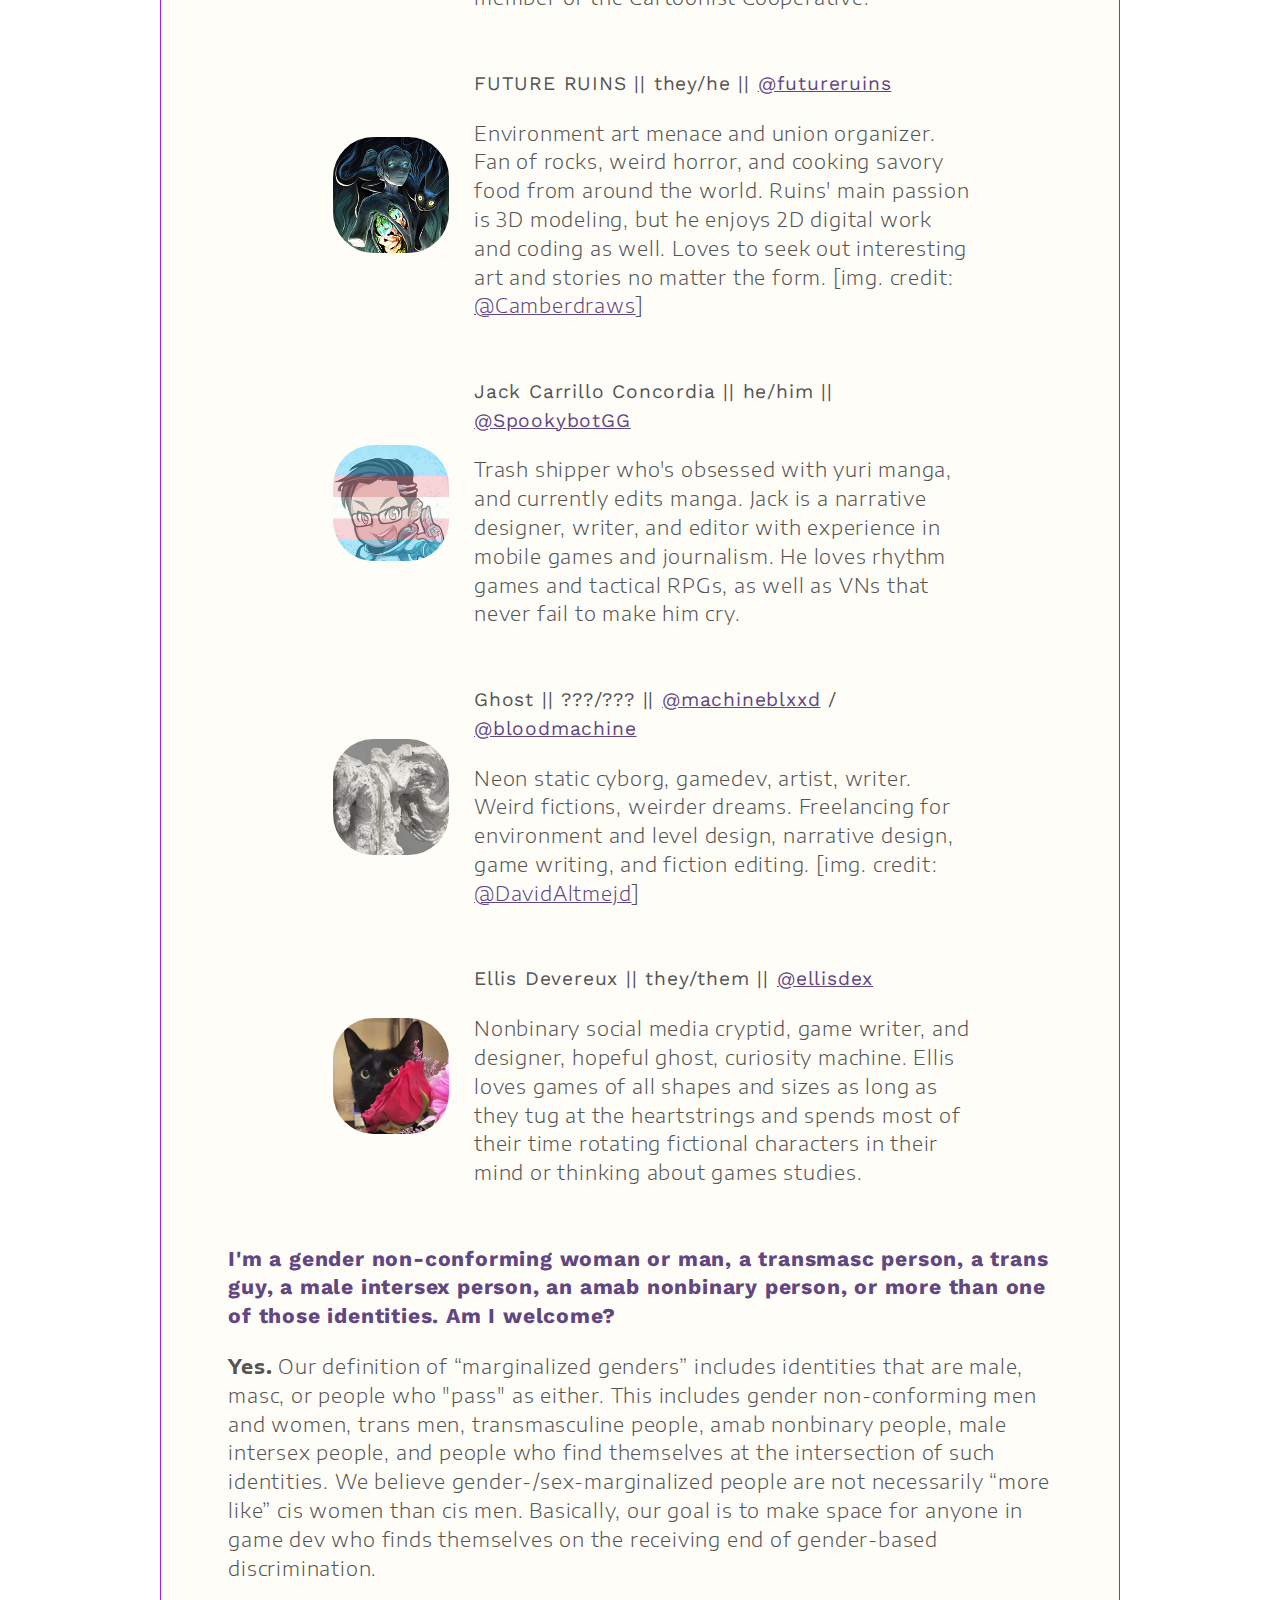
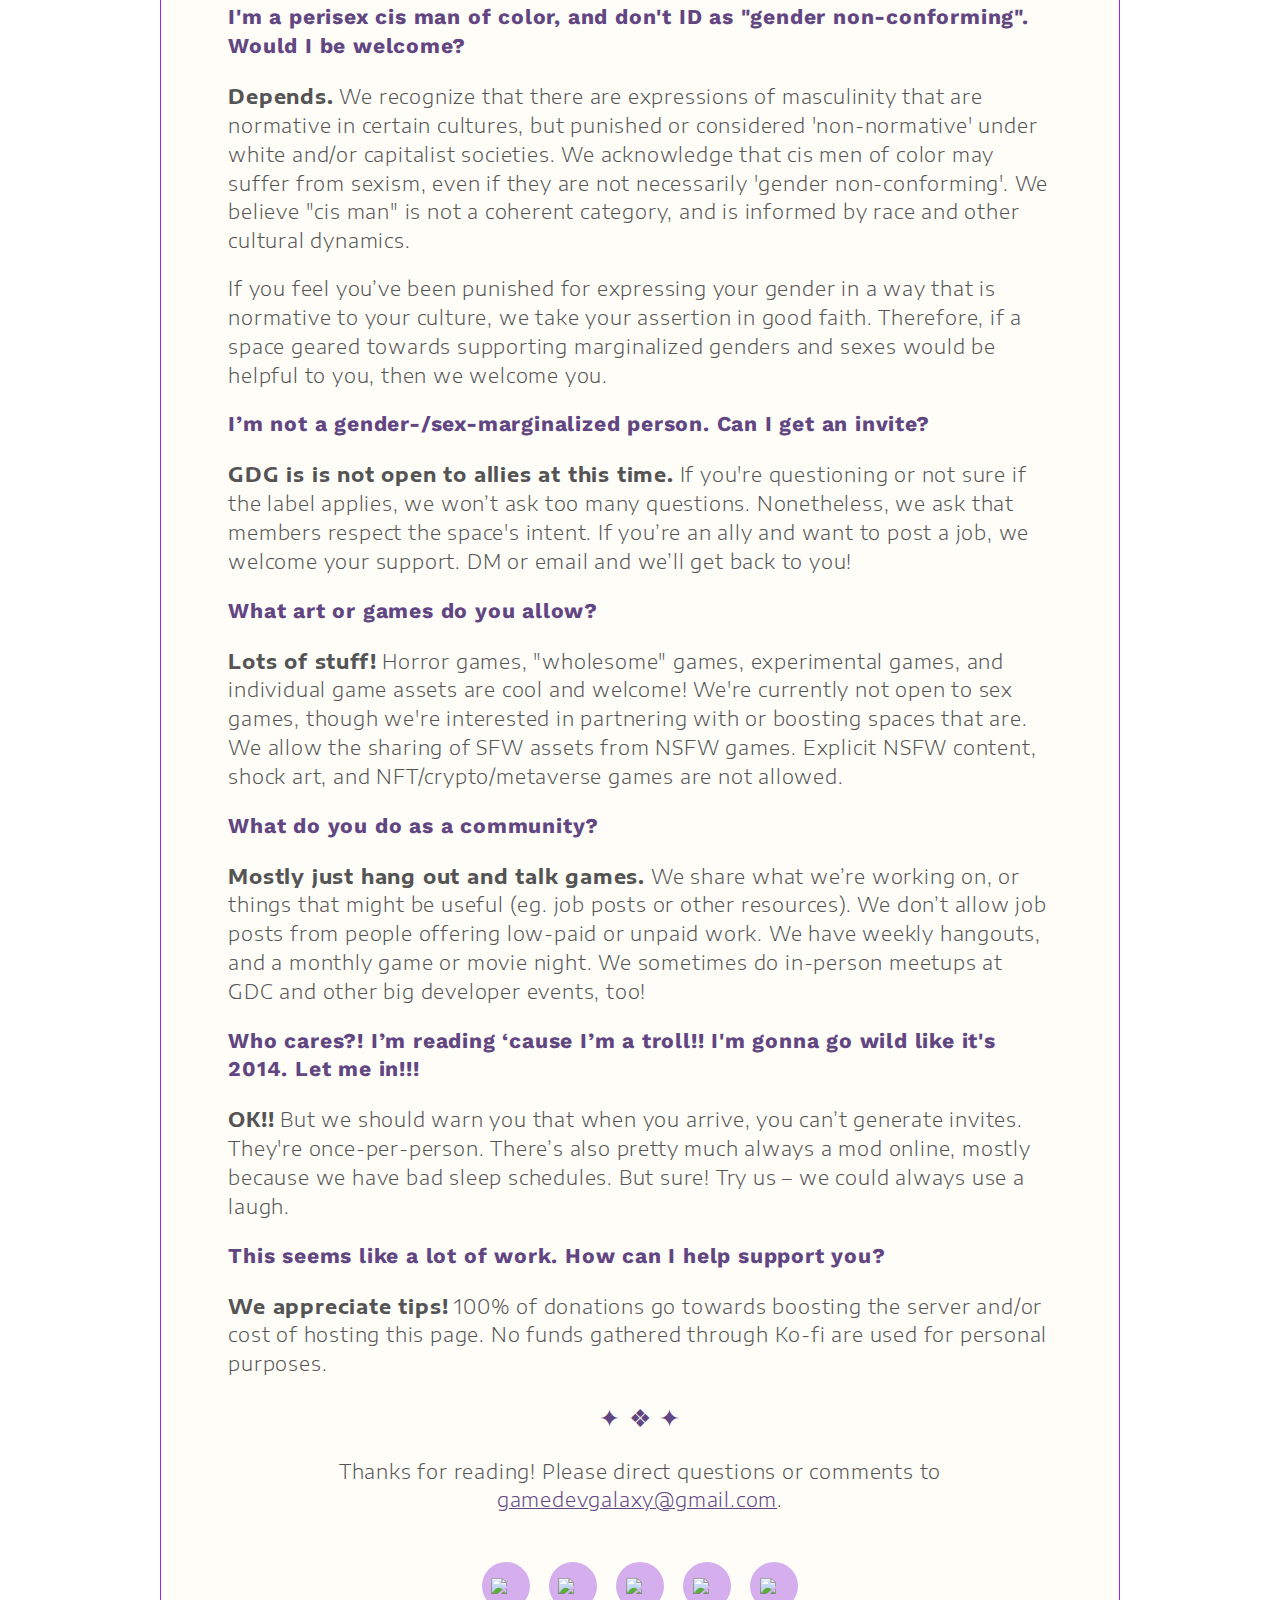
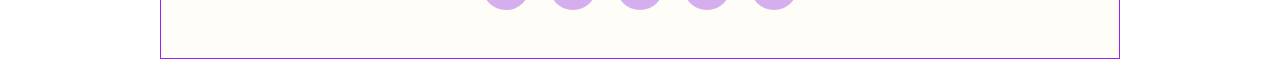
==== commit 6b1639d7: "updated information" ====
--- a/index.html
+++ b/index.html
@@ -52,50 +52,38 @@
 			<p class="divider">✦ ❖ ✦</p>
 			<p><b>Hi!</b> If you're reading this, you're probably wondering what the space is about.</p>
 			<p>We – GDG – are a community discord where gender-/sex-marginalized game developers can get advice on dev, share projects, resources, and job posts, and otherwise just hang out and talk. We welcome and support cis women, trans women, trans men, nonbinary people, intersex people, and gender non-conforming people, regardless of body type, ethnicity, race, disability, plurality, or LGBT+ status.</p>
-			<p>If you belong to one of the aforementioned groups and are involved in game dev (whether a student, freelancer, and/or full-time professional), click below for an invite!</p>
+			<p>If you belong to one of the aforementioned groups and are involved in game dev (whether a student, freelancer, hobbyist, and/or full-time professional), click below for an invite!</p>
 			<div class="buttons">
 				<a href="https://forms.gle/Y1qppiYJ4ihQuuVh8" target="_blank"><button type="button">Get Invite</button></a> <a href="/serverlist.html" target="_blank"><button type="button">Cool Servers</button></a>
 			</div>
 		</header>
 		<div class="qna">
 			<h3>Q & A:</h3>
-			<p class="q"><b>Who are you and why should I trust you?</b></p>
-			<p><b>Great question!</b> We’re a group of students, freelancers, and studio devs who felt a space like this was sorely needed. Game Dev Galaxy's first members met on a server for queer indie artists, and from there, spun into a game-focused group. GDG is two years old, has 250+ members, and raised $5,700.00+ USD in the <a href="https://itch.io/b/1274/-gender-constellation-bundle-" target="_blank"><b>Gender Constellation Bundle</b></a>, a rev-share bundle for gender-/sex-marginalized devs.</p>
-			<p>As a space, GDG was started by <strong>Maddie McQuinn (<a href="https://twitter.com/CymechDraws" target="_blank">@CymechDraws</a> | she/her)</strong>, a gay robot who likes to draw and write. Her freelance clients include Strange Scaffold, Sixpence Games, and various indie devs doing VR work, action RPGs, and more. She believes strongly in trans-inclusive feminism, the importance of labor organizing, and the need to uplift BIPOC, disabled, and queer devs.</p>
-			<p>The group is also managed in large part by <strong>Future Ruins (<a href="https://twitter.com/_futureruins" target="_blank">@_futureruins</a> | they/he)</strong>, a queer Venezuelan artist with five years experience in environmental art and level design at One More Multiverse, Gato Studio, and other indie projects. Ruins has exhibited at the Oyoun Cultural Center in Berlin, has taught 3D modeling at college level, and manages <a href="https://mobile.twitter.com/Madriguera_lgbt" target="_blank"><b>La Madriguera</b></a>, a Spanish-speaking community for LGBT+ devs. Ruins believes that games can exist as a tool to archive diverse cultural experiences, and that the only way to make that possible is through unions, workers' collectives, and anti-racist/queer policies. </p>
+			<p class="q"><b>Who are you?</b></p>
+			<p>We’re a group of students, freelancers, and studio and indie devs who feel a space like this is sorely needed. Game Dev Galaxy's first members met on a server for queer indie artists, and from there, spun into a game-focused group. GDG is four years old, has 350+ members, and raised $5,700.00+ USD in the <a href="https://itch.io/b/1274/-gender-constellation-bundle-" target="_blank">Gender Constellation Bundle</a>, a rev-share bundle for gender-/sex-marginalized devs.</p>
+			<p>We strive to keep GDG a safe, positive place, and take concerns around inclusivity and intersectionality seriously. We reject fascism, white supremacy, transphobia, homophobia, ableism, and similar ideologies in all forms. We also strongly support labor organizing, unionization, and cooperatives. Basically, we believe games are a medium that benefits from marginalized voices, and in particular those of gender-/sex-marginalized devs. If this is you, feel free to join us! </p>
 			<p></p>
 
-			<div class="admins"> 
-				<div class="flex-container" id="maddie"> 
-					<div class="portrait"> 
-						<a href="https://twitter.com/CymechDraws" target="_blank">
+			<div class="admins"> <!-- container for flexbox -->
+				<div class="flex-container" id="cy"> <!-- main flexbox container for member -->
+					<div class="portrait"> <!-- 25% width -->
+						<a href="https://cohost.org/cymechdraws" target="_blank">
 							<img src="./icons/maddie.png" alt="calm-eyed deer-head bot">
 						</a>
 					</div>
 					<div class="bio">
-						<p class="data">Maddie McQuinn || she/her || <a href="https://twitter.com/CymechDraws" target="_blank">@CymechDraws</a></p>
-						<p>Strange entity who believes in the power of friendship. She specializes in 2D art, does comics and concept art, and writes sci-fi fantasy with nonhuman characters. Maddie likes chatting, community organizing, and pursues a grad degree at California College of the Arts.</p>
+						<p class="data">Cy McQuinn || she/her || <a href="https://cohost.org/cymechdraws" target="_blank">@CymechDraws</a> || GDG Founder</p>
+						<p>Strange entity who believes in the power of friendship. She specializes in 2D art, does comics and concept art, and writes sci-fi fantasy with nonhuman characters. Cy likes chatting, community organizing, and is currently a member of the Cartoonist Cooperative.</p>
 					</div> <!-- 75% width -->
 				</div>
 				<div class="flex-container" id="ruins">
 					<div class="portrait">
-						<a href="https://twitter.com/_futureruins" target="_blank">
+						<a href="https://futureruins.itch.io/" target="_blank">
 							<img src="./icons/sol.png" alt="ominous stone statue with a crystal chest and a black cat resting on its shoulders"></a>
 					</div>
 					<div class="bio">
-						<p class="data">FUTURE RUINS || they/he || <a href="https://twitter.com/_futureruins" target="_blank">@_futureruins</a></p>
-						<p>Environment art menace. Fan of rocks, alt-fashion, and cooking savory food from around the world. Ruins' main passion is 3D modeling, but they enjoy 2D digital work as well. Loves to seek out interesting art and stories no matter the form. [img. credit: <a href="https://twitter.com/camberdraws" target="_blank">@Camberdraws</a>]</p>
-					</div>
-				</div>
-				<div class="flex-container" id="alexia">
-					<div class="portrait">
-						<a href="https://cohost.org/woriworks" target="_blank">
-							<img src="./icons/alexia.png" alt="avatar of a computer-faced, emoji-expressioned astronaut">
-						</a>
-					</div>
-					<div class="bio">
-						<p class="data">Alexia Soucy || she/her || <a href="https://cohost.org/woriworks" target="_blank">@woriworks</a></p>
-						<p>Trans artist and programmer from Montréal based in Vancouver, Canada. Alexia is a programmer at KoiKup Games, and pursues a bachelor of fine arts at Emily Carr University of Art + Design. She enjoys running tabletop RPGs in her spare time.</p>
+						<p class="data">FUTURE RUINS || they/he || <a href="https://futureruins.itch.io/" target="_blank">@futureruins</a></p>
+						<p>Environment art menace and union organizer. Fan of rocks, weird horror, and cooking savory food from around the world. Ruins' main passion is 3D modeling, but he enjoys 2D digital work and coding as well. Loves to seek out interesting art and stories no matter the form. [img. credit: <a href="https://www.camberzone.com/" target="_blank">@Camberdraws</a>]</p>
 					</div>
 				</div>
 				<div class="flex-container" id="jack">
@@ -106,7 +94,7 @@
 					</div>
 					<div class="bio">
 						<p class="data">Jack Carrillo Concordia || he/him || <a href="https://twitter.com/SpookybotGG" target="_blank">@SpookybotGG</a></p>
-						<p>Trash shipper who's obsessed with yuri manga, and currently edits non-yuri manga. Jack is a narrative designer, writer, and editor with experience in mobile games and journalism. He loves rhythm games and tactical RPGs, as well as VNs that never fail to make him cry.</p>
+						<p>Trash shipper who's obsessed with yuri manga, and currently edits manga. Jack is a narrative designer, writer, and editor with experience in mobile games and journalism. He loves rhythm games and tactical RPGs, as well as VNs that never fail to make him cry.</p>
 					</div>
 				</div>
 				<div class="flex-container" id="ghost">
@@ -127,25 +115,24 @@
 						</a>
 					</div>
 					<div class="bio">
-						<p class="data">Ellis Devereux || they/them || <a href="https://twitter.com/ellisdex_" target="_blank">@ellisdex_</a></p>
-						<p>Nonbinary social media cryptid, game writer, and designer. Ellis loves games of all shapes and sizes as long as they tug at the heartstrings, and spends most of their time playing games with friends. They previously worked in VR game publishing and are currently a freelance narrative designer.</p>
+						<p class="data">Ellis Devereux || they/them || <a href="https://twitter.com/ellisdex" target="_blank">@ellisdex</a></p>
+						<p>Nonbinary social media cryptid, game writer, and designer, hopeful ghost, curiosity machine. Ellis loves games of all shapes and sizes as long as they tug at the heartstrings and spends most of their time rotating fictional characters in their mind or thinking about games studies.</p>
 					</div>
 				</div>
 
 			</div>
-			<p>We strive to keep GDG a safe, positive place, and take concerns around inclusivity and intersectionality seriously. We reject fascism, white supremacy, transphobia, homophobia, ableism, and similar ideologies in all forms. Basically, we believe games are a medium that benefits from marginalized voices, and in particular those of gender-/sex-marginalized devs. If this is you, feel free to join us!</p>
+			<div class="space"></div>
 			<p class="q"><b>I'm a gender non-conforming woman or man, a transmasc person, a trans guy, a male intersex person, an amab nonbinary person, or more than one of those identities. Am I welcome?</b></p>
 			<p><b>Yes.</b> Our definition of “marginalized genders” includes identities that are male, masc, or people who "pass" as either. This includes gender non-conforming men and women, trans men, transmasculine people, amab nonbinary people, male intersex people, and people who find themselves at the intersection of such identities. We believe gender-/sex-marginalized people are not necessarily “more like” cis women than cis men. Basically, our goal is to make space for anyone in game dev who finds themselves on the receiving end of gender-based discrimination.</p>
+			<p class="q"><b>I'm a perisex cis man of color, and don't ID as "gender non-conforming". Would I be welcome?</b></p>
+			<p><b>Depends.</b> We recognize that there are expressions of masculinity that are normative in certain cultures, but punished or considered 'non-normative' under white and/or capitalist societies. We acknowledge that cis men of color may suffer from sexism, even if they are not necessarily 'gender non-conforming'. We believe "cis man" is not a coherent category, and is informed by race and other cultural dynamics.</p>
+			<p>If you feel you’ve been punished for expressing your gender in a way that is normative to your culture, we take your assertion in good faith. Therefore, if a space geared towards supporting marginalized genders and sexes would be helpful to you, then we welcome you.</p>
 			<p class="q"><b>I’m not a gender-/sex-marginalized person. Can I get an invite?</b></p>
 			<p><b>GDG is is not open to allies at this time.</b> If you're questioning or not sure if the label applies, we won’t ask too many questions. Nonetheless, we ask that members respect the space's intent. If you’re an ally and want to post a job, we welcome your support. DM or email and we’ll get back to you!</p>
 			<p class="q"><b>What art or games do you allow?</b></p>
 			<p><b>Lots of stuff!</b> Horror games, "wholesome" games, experimental games, and individual game assets are cool and welcome! We're currently not open to sex games, though we're interested in partnering with or boosting spaces that are. We allow the sharing of SFW assets from NSFW games. Explicit NSFW content, shock art, and NFT/crypto/metaverse games are not allowed.</p>
 			<p class="q"><b>What do you do as a community?</b></p>
-			<p><b>Mostly just hang out and talk games.</b> We share what we’re working on, or things that might be useful (eg. job posts or other resources). We don’t allow job posts from people offering low-paid or unpaid work. We sometimes have movie or game events on Sundays. If COVID-19 is less of a problem, in-person meetups will probably be a thing, too!</p>
-			<p class="q"><b>Why did you make this group?</b></p>
-			<p><b>I did this because</b> I (Maddie) was looking for a dev discord for gender-diverse people and was unable to find one. Before starting GDG, I was brought onto the board of advisors of a gender and games-related nonprofit. I was offered the role of community management and online outreach. Despite this, I was unable to reach agreement with organizers on matters of trans inclusivity.</p>
-			<p>I turned down the position, then spent a week looking through tons of discords on disboard, discord.me, and elsewhere for a group with this intent. After being unable to find one, I decided to make it myself. So, here we are! ¯\_(ツ)_/¯</p>
-			<p>I can’t promise I’m perfect, but I try to do my best to address community matters and create an inclusive environment. My dream is to grow a space where game dev (and creative work, in general) is less exhausting, mysterious, and isolating. Though no one space can be the perfect fix, my hope is that this one can help, and lend support to gender-/sex-marginalized people when needed.</p>
+			<p><b>Mostly just hang out and talk games.</b> We share what we’re working on, or things that might be useful (eg. job posts or other resources). We don’t allow job posts from people offering low-paid or unpaid work. We have weekly hangouts, and a monthly game or movie night. We sometimes do in-person meetups at GDC and other big developer events, too!</p>
 			<p class="q"><b>Who cares?! I’m reading ‘cause I’m a troll!! I'm gonna go wild like it's 2014. Let me in!!!</b></p>
 			<p><b>OK!!</b> But we should warn you that when you arrive, you can’t generate invites. They're once-per-person. There’s also pretty much always a mod online, mostly because we have bad sleep schedules. But sure! Try us – we could always use a laugh.</p>
 			<p class="q"><b>This seems like a lot of work. How can I help support you?</b></p>
@@ -153,7 +140,7 @@
 		</div>
 		<footer>
 			<p class="divider">✦ ❖ ✦</p>
-			<p>Thanks for reading! Please direct questions or comments to <a href="mailto:gamedevgalaxy@gmail.com" target="_blank">gamedevgalaxy@gmail.com</a>, or <a href="https://mobile.twitter.com/GalaxyDevZone" target="_blank">@GalaxyDevZone</a> on twitter.</p>
+			<p>Thanks for reading! Please direct questions or comments to <a href="mailto:gamedevgalaxy@gmail.com" target="_blank">gamedevgalaxy@gmail.com</a>.</p>
 			<div class="socials">
 				<a href="https://twitter.com/GalaxyDevZone" target="_blank"><img src="./icons/twitter.png"></a> 
 				<a href="https://cohost.org/GalaxyDevZone" target="_blank"><img src="./icons/cohost.png"></a> 
@@ -162,4 +149,4 @@
 				<a href="https://ko-fi.com/gamedevgalaxy" target="_blank" class="test"><img src="./icons/kofi.png"></a></div>
 		</footer>
 	</div>
-</body>
+</body>--- a/stylesheet.css
+++ b/stylesheet.css
@@ -82,6 +82,7 @@
 	color:#614682;
 	font-family: 'Work Sans', sans-serif;
 	font-weight:400;
+	font-size:1.1em; 
 }
 
 
